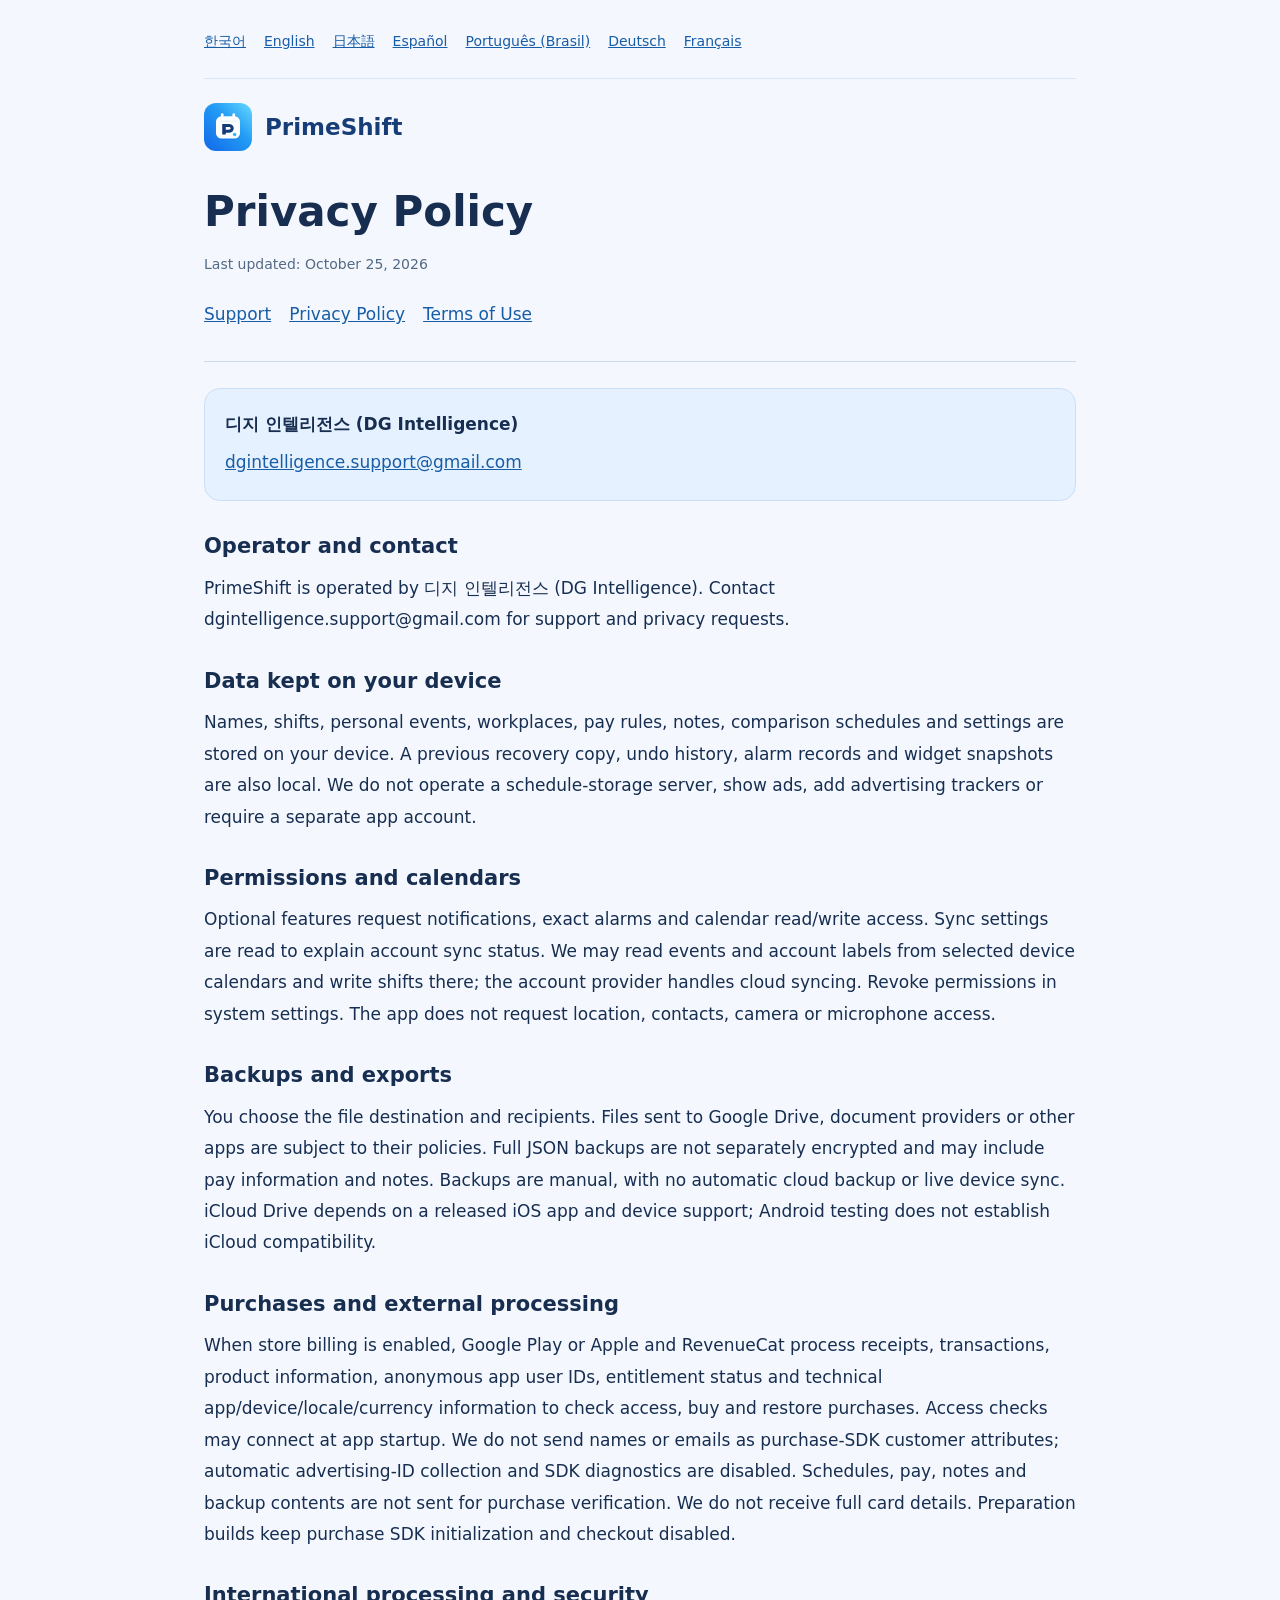
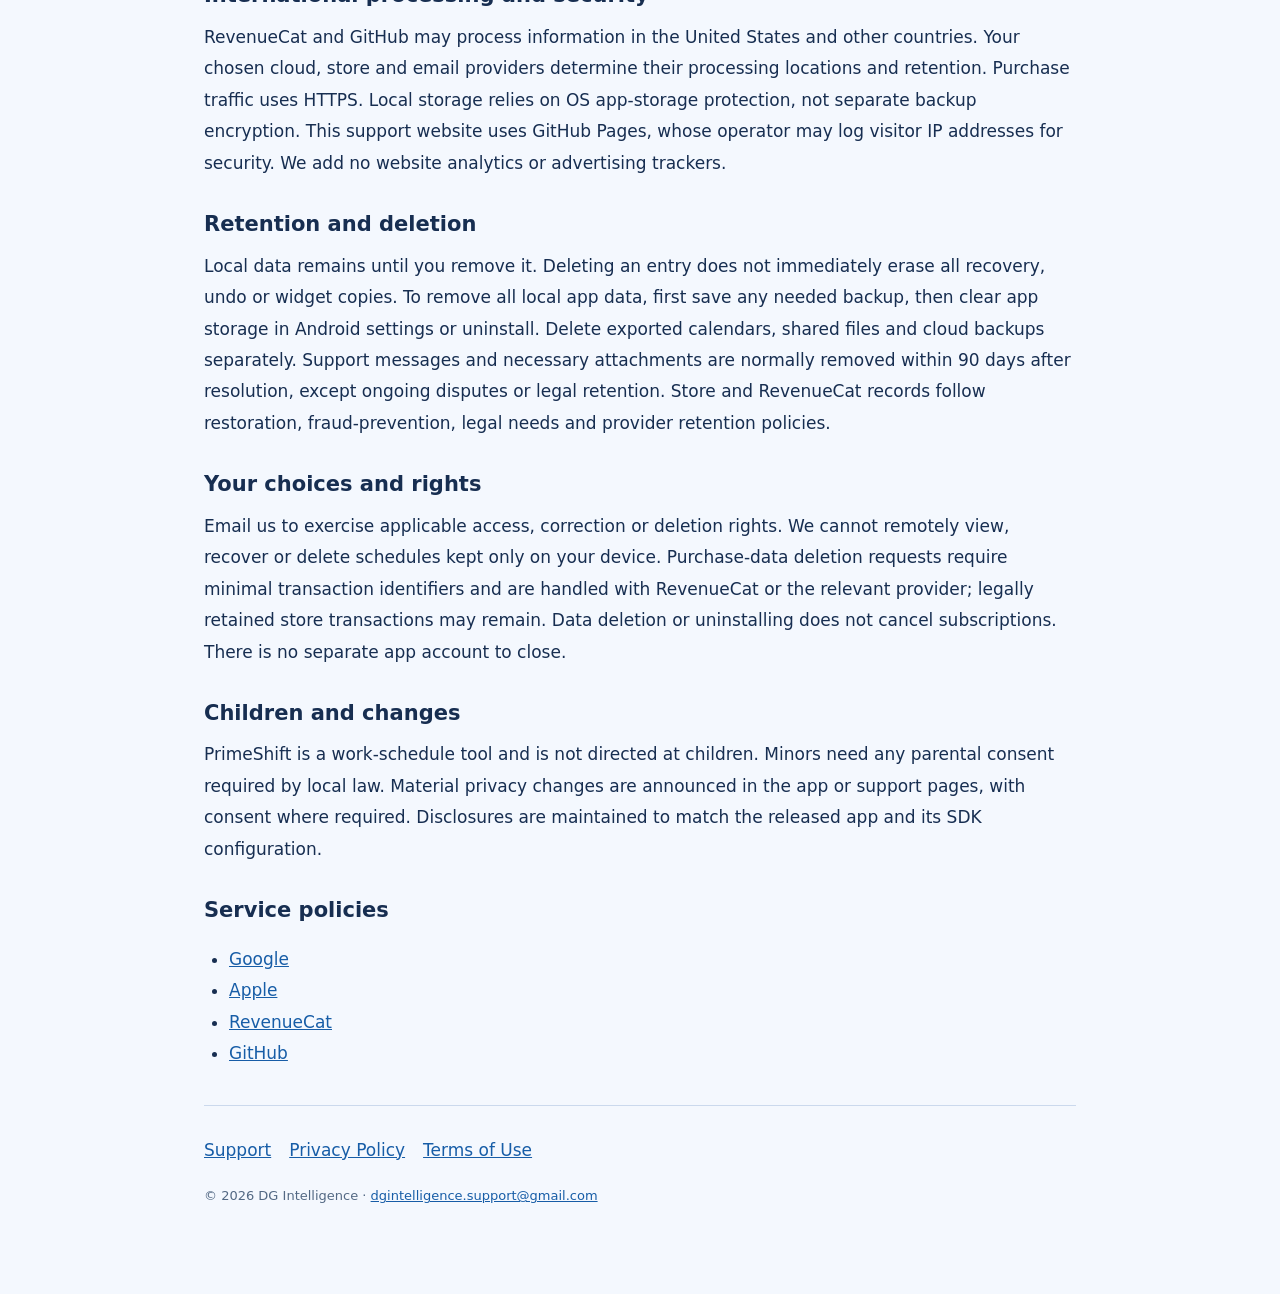
==== privacy.html @ f106af16 "Publish PrimeShift support and policies in seven languages" ====
<!doctype html>
<html lang="en"><head><meta charset="utf-8"><meta name="viewport" content="width=device-width,initial-scale=1"><meta name="referrer" content="no-referrer"><meta name="description" content="PrimeShift support, privacy and terms. Operated by DG Intelligence."><title>PrimeShift · Privacy Policy</title><link rel="icon" href="icon.svg" type="image/svg+xml"><link rel="stylesheet" href="style.css"><script src="site.js" defer></script></head><body><main><nav class="languages" aria-label="Language"><a href="privacy.html?lang=ko" lang="ko" hreflang="ko">한국어</a><a href="privacy.html?lang=en" lang="en" hreflang="en">English</a><a href="privacy.html?lang=ja" lang="ja" hreflang="ja">日本語</a><a href="privacy.html?lang=es" lang="es" hreflang="es">Español</a><a href="privacy.html?lang=pt-BR" lang="pt-BR" hreflang="pt-BR">Português (Brasil)</a><a href="privacy.html?lang=de" lang="de" hreflang="de">Deutsch</a><a href="privacy.html?lang=fr" lang="fr" hreflang="fr">Français</a></nav><article data-lang="ko" lang="ko" hidden><header><a class="brand" href="index.html?lang=ko"><img src="icon.svg" alt="" width="48" height="48">PrimeShift</a><h1>개인정보처리방침</h1><p class="date">최종 업데이트: 2026-10-25</p><nav class="pages" aria-label="PrimeShift"><a href="index.html?lang=ko">고객지원</a><a href="privacy.html?lang=ko">개인정보처리방침</a><a href="terms.html?lang=ko">이용약관</a></nav></header><div class="contact"><b>디지 인텔리전스 (DG Intelligence)</b><a href="mailto:dgintelligence.support@gmail.com">dgintelligence.support@gmail.com</a></div><section><h2>운영자와 문의</h2><p>프라임시프트(PrimeShift)의 운영자는 디지 인텔리전스(DG Intelligence)입니다. 개인정보 관련 요청과 고객지원은 dgintelligence.support@gmail.com으로 접수합니다.</p></section><section><h2>기기에 보관하는 정보</h2><p>이름·근무 일정·개인 일정·근무처·급여 규칙·메모·함께 보기 데이터·설정은 사용자 기기에 저장합니다. 복구용 직전 저장본, 실행 취소 기록, 알람 예약·재생 기록과 위젯 표시용 사본도 기기에 보관합니다. 운영자의 일정 보관 서버, 광고, 광고 추적 및 별도 앱 회원가입은 없습니다.</p></section><section><h2>권한과 캘린더</h2><p>선택 기능을 사용할 때 알림·정확한 알람·캘린더 읽기와 쓰기 권한을 요청합니다. 동기화 설정은 상태 안내에 사용합니다. 선택한 기기 캘린더의 일정과 계정 표시를 읽고 근무를 반영할 수 있으며, 클라우드 동기화는 해당 계정 제공자가 처리합니다. 권한은 시스템 설정에서 철회할 수 있습니다. 위치·연락처·카메라·마이크 권한은 요청하지 않습니다.</p></section><section><h2>백업과 내보내기</h2><p>사용자가 저장 위치와 공유 대상을 직접 선택합니다. Google Drive 등 문서 제공자나 다른 앱으로 보낸 파일은 해당 서비스의 정책을 따릅니다. JSON 전체 백업은 별도로 암호화하지 않으며 급여·메모가 포함될 수 있습니다. 자동 클라우드 백업·실시간 기기 간 동기화는 제공하지 않습니다. iCloud Drive는 iOS 앱 출시와 해당 기기의 지원 범위에 따르며 현재 Android 검증 결과로 보장하지 않습니다.</p></section><section><h2>구매 기능과 외부 처리</h2><p>스토어 구매 기능이 활성화된 배포본은 이용권 확인·구매·복원을 위해 Google Play 또는 Apple과 RevenueCat을 사용합니다. 영수증·거래 및 상품 정보, 익명 앱 이용자 ID, 이용권 상태와 앱·기기·지역·통화 등 서비스 기술 정보가 처리될 수 있습니다. 구매 기능 활성화 시 앱 시작의 이용권 확인에도 연결될 수 있습니다. 이름·이메일을 구매 SDK의 사용자 속성으로 보내지 않고 광고 식별자 자동 수집과 SDK 진단 전송은 꺼 둡니다. 일정·급여·메모·백업 내용은 구매 검증 서비스로 보내지 않습니다. 전체 카드정보는 앱이나 운영자가 받지 않습니다. 결제 준비용 버전은 구매 SDK를 활성화하지 않고 실제 결제를 제공하지 않습니다.</p></section><section><h2>국외 처리와 보안</h2><p>RevenueCat과 GitHub 등 외부 서비스는 미국 등 국외에서 정보를 처리할 수 있습니다. 선택한 클라우드·스토어·이메일 서비스의 처리 지역과 보존 정책은 각 제공자가 정합니다. 구매 통신은 HTTPS를 사용합니다. 기기 저장은 운영체제의 앱 저장소 보호를 이용하며 별도의 백업 파일 암호화를 의미하지 않습니다. 지원 웹사이트는 GitHub Pages로 제공되며 GitHub가 보안을 위해 방문 IP 등을 기록할 수 있습니다. 운영자가 웹 분석·광고 추적기를 추가하지 않습니다.</p></section><section><h2>보존과 삭제</h2><p>기기 정보는 사용자가 삭제할 때까지 보관합니다. 앱의 일정 삭제만으로 직전 저장본·실행 취소·위젯 사본 전체가 즉시 지워지는 것은 아닙니다. 모든 로컬 정보를 지우려면 먼저 필요한 백업을 저장한 뒤 Android 설정에서 앱 저장공간·데이터 삭제 또는 앱 삭제를 이용하세요. 클라우드 백업·공유 파일·내보낸 캘린더 사본은 해당 서비스에서 따로 삭제해야 합니다. 문의 이메일과 필요한 첨부는 해결 후 90일 이내 정리하되, 진행 중인 분쟁이나 법적 보존 의무가 있으면 필요한 기간 보관합니다. 스토어·RevenueCat의 구매 기록은 복원·부정 이용 방지·법적 의무와 제공자의 보존 정책에 따라 처리됩니다.</p></section><section><h2>권리와 요청</h2><p>열람·정정·삭제 등 적용되는 개인정보 권리는 지원 이메일로 요청할 수 있습니다. 로컬 일정은 운영자가 보유하지 않아 원격 조회·복구·삭제할 수 없습니다. 구매 검증 정보 삭제 요청은 필요한 최소한의 거래 식별 정보로 확인해 RevenueCat 등에서 처리하며, 스토어가 법적으로 보관해야 하는 거래 기록까지 삭제된다고 보장하지 않습니다. 삭제 요청이나 앱 삭제는 구독 해지가 아닙니다. 별도 앱 계정이 없어 앱 계정 탈퇴 절차도 없습니다.</p></section><section><h2>아동과 정책 변경</h2><p>근무 일정 관리용으로 설계했으며 아동을 대상으로 하지 않습니다. 미성년자는 적용 법령에 필요한 보호자 동의를 받아야 합니다. 중요한 개인정보 처리 변경은 앱 또는 지원 페이지에 알리고, 법령상 필요한 동의를 받습니다. 이 정책과 실제 배포본의 SDK 설정·스토어 공개 내용이 일치하도록 관리합니다.</p></section><section><h2>관련 서비스 정책</h2><ul><li><a href="https://policies.google.com/privacy" rel="noopener noreferrer" target="_blank">Google</a></li><li><a href="https://www.apple.com/legal/privacy/" rel="noopener noreferrer" target="_blank">Apple</a></li><li><a href="https://www.revenuecat.com/privacy/" rel="noopener noreferrer" target="_blank">RevenueCat</a></li><li><a href="https://docs.github.com/en/site-policy/privacy-policies/github-general-privacy-statement" rel="noopener noreferrer" target="_blank">GitHub</a></li></ul></section><footer><nav class="pages" aria-label="PrimeShift"><a href="index.html?lang=ko">고객지원</a><a href="privacy.html?lang=ko">개인정보처리방침</a><a href="terms.html?lang=ko">이용약관</a></nav><p>© 2026 DG Intelligence · <a href="mailto:dgintelligence.support@gmail.com">dgintelligence.support@gmail.com</a></p></footer></article>
<article data-lang="en" lang="en"><header><a class="brand" href="index.html?lang=en"><img src="icon.svg" alt="" width="48" height="48">PrimeShift</a><h1>Privacy Policy</h1><p class="date">Last updated: October 25, 2026</p><nav class="pages" aria-label="PrimeShift"><a href="index.html?lang=en">Support</a><a href="privacy.html?lang=en">Privacy Policy</a><a href="terms.html?lang=en">Terms of Use</a></nav></header><div class="contact"><b>디지 인텔리전스 (DG Intelligence)</b><a href="mailto:dgintelligence.support@gmail.com">dgintelligence.support@gmail.com</a></div><section><h2>Operator and contact</h2><p>PrimeShift is operated by 디지 인텔리전스 (DG Intelligence). Contact dgintelligence.support@gmail.com for support and privacy requests.</p></section><section><h2>Data kept on your device</h2><p>Names, shifts, personal events, workplaces, pay rules, notes, comparison schedules and settings are stored on your device. A previous recovery copy, undo history, alarm records and widget snapshots are also local. We do not operate a schedule-storage server, show ads, add advertising trackers or require a separate app account.</p></section><section><h2>Permissions and calendars</h2><p>Optional features request notifications, exact alarms and calendar read/write access. Sync settings are read to explain account sync status. We may read events and account labels from selected device calendars and write shifts there; the account provider handles cloud syncing. Revoke permissions in system settings. The app does not request location, contacts, camera or microphone access.</p></section><section><h2>Backups and exports</h2><p>You choose the file destination and recipients. Files sent to Google Drive, document providers or other apps are subject to their policies. Full JSON backups are not separately encrypted and may include pay information and notes. Backups are manual, with no automatic cloud backup or live device sync. iCloud Drive depends on a released iOS app and device support; Android testing does not establish iCloud compatibility.</p></section><section><h2>Purchases and external processing</h2><p>When store billing is enabled, Google Play or Apple and RevenueCat process receipts, transactions, product information, anonymous app user IDs, entitlement status and technical app/device/locale/currency information to check access, buy and restore purchases. Access checks may connect at app startup. We do not send names or emails as purchase-SDK customer attributes; automatic advertising-ID collection and SDK diagnostics are disabled. Schedules, pay, notes and backup contents are not sent for purchase verification. We do not receive full card details. Preparation builds keep purchase SDK initialization and checkout disabled.</p></section><section><h2>International processing and security</h2><p>RevenueCat and GitHub may process information in the United States and other countries. Your chosen cloud, store and email providers determine their processing locations and retention. Purchase traffic uses HTTPS. Local storage relies on OS app-storage protection, not separate backup encryption. This support website uses GitHub Pages, whose operator may log visitor IP addresses for security. We add no website analytics or advertising trackers.</p></section><section><h2>Retention and deletion</h2><p>Local data remains until you remove it. Deleting an entry does not immediately erase all recovery, undo or widget copies. To remove all local app data, first save any needed backup, then clear app storage in Android settings or uninstall. Delete exported calendars, shared files and cloud backups separately. Support messages and necessary attachments are normally removed within 90 days after resolution, except ongoing disputes or legal retention. Store and RevenueCat records follow restoration, fraud-prevention, legal needs and provider retention policies.</p></section><section><h2>Your choices and rights</h2><p>Email us to exercise applicable access, correction or deletion rights. We cannot remotely view, recover or delete schedules kept only on your device. Purchase-data deletion requests require minimal transaction identifiers and are handled with RevenueCat or the relevant provider; legally retained store transactions may remain. Data deletion or uninstalling does not cancel subscriptions. There is no separate app account to close.</p></section><section><h2>Children and changes</h2><p>PrimeShift is a work-schedule tool and is not directed at children. Minors need any parental consent required by local law. Material privacy changes are announced in the app or support pages, with consent where required. Disclosures are maintained to match the released app and its SDK configuration.</p></section><section><h2>Service policies</h2><ul><li><a href="https://policies.google.com/privacy" rel="noopener noreferrer" target="_blank">Google</a></li><li><a href="https://www.apple.com/legal/privacy/" rel="noopener noreferrer" target="_blank">Apple</a></li><li><a href="https://www.revenuecat.com/privacy/" rel="noopener noreferrer" target="_blank">RevenueCat</a></li><li><a href="https://docs.github.com/en/site-policy/privacy-policies/github-general-privacy-statement" rel="noopener noreferrer" target="_blank">GitHub</a></li></ul></section><footer><nav class="pages" aria-label="PrimeShift"><a href="index.html?lang=en">Support</a><a href="privacy.html?lang=en">Privacy Policy</a><a href="terms.html?lang=en">Terms of Use</a></nav><p>© 2026 DG Intelligence · <a href="mailto:dgintelligence.support@gmail.com">dgintelligence.support@gmail.com</a></p></footer></article>
<article data-lang="ja" lang="ja" hidden><header><a class="brand" href="index.html?lang=ja"><img src="icon.svg" alt="" width="48" height="48">PrimeShift</a><h1>プライバシーポリシー</h1><p class="date">最終更新日：2026年10月25日</p><nav class="pages" aria-label="PrimeShift"><a href="index.html?lang=ja">サポート</a><a href="privacy.html?lang=ja">プライバシーポリシー</a><a href="terms.html?lang=ja">利用規約</a></nav></header><div class="contact"><b>디지 인텔리전스 (DG Intelligence)</b><a href="mailto:dgintelligence.support@gmail.com">dgintelligence.support@gmail.com</a></div><section><h2>運営者とお問い合わせ</h2><p>PrimeShiftの運営者はディジ インテリジェンス（디지 인텔리전스 / DG Intelligence）です。サポート・個人情報に関するご連絡先は dgintelligence.support@gmail.com です。</p></section><section><h2>端末内のデータ</h2><p>名前、勤務・個人予定、勤務先、給与ルール、メモ、比較用シフト、設定は端末内に保存します。復旧用の直前データ、取り消し履歴、アラーム記録、ウィジェット用データも端末内に保存します。運営者による予定保存サーバー、広告・広告追跡、独自のアプリ会員登録はありません。</p></section><section><h2>権限とカレンダー</h2><p>任意の機能で通知、正確なアラーム、カレンダーの読み書き権限を求めます。同期設定は状態の案内に利用します。選択した端末カレンダーの予定・アカウント表示を読み、勤務を書き込めます。クラウド同期はアカウント提供者が処理します。権限は端末設定で取り消せます。位置・連絡先・カメラ・マイク権限は求めません。</p></section><section><h2>バックアップと書き出し</h2><p>保存先や共有先は利用者が選びます。Google Driveなどに送ったファイルには提供者の方針が適用されます。JSONの完全バックアップは個別に暗号化せず、給与・メモが含まれる場合があります。自動クラウド保存やリアルタイム端末同期はありません。iCloud DriveはiOS版の提供と端末の対応状況によるため、Androidの検証で対応を保証しません。</p></section><section><h2>購入に関する処理</h2><p>課金が有効な配布版ではGoogle PlayまたはAppleとRevenueCatが、購入確認・復元のため領収情報、取引・商品情報、匿名アプリ利用者ID、利用権、アプリ・端末・地域・通貨などの技術情報を処理する場合があります。起動時の利用権確認でも通信する場合があります。氏名・メールを購入SDKの顧客属性として送らず、広告ID自動収集とSDK診断送信は無効です。予定・給与・メモ・バックアップ本文は購入検証に送りません。カード情報全体は受け取りません。準備版は購入SDK初期化と決済を無効にしています。</p></section><section><h2>国外処理と安全性</h2><p>RevenueCat、GitHubなどは米国等で処理する場合があります。選択したクラウド・ストア・メールの処理地域や保存期間は各提供者によります。購入通信はHTTPSを利用します。端末内保存はOSの保護を使い、バックアップの個別暗号化を意味しません。支援サイトはGitHub Pagesを使い、GitHubが安全管理のためIP等を記録する場合があります。独自のウェブ解析・広告追跡は追加しません。</p></section><section><h2>保存と削除</h2><p>端末データは利用者が削除するまで保存します。予定の削除だけで復旧・取り消し・ウィジェットの全コピーが直ちに消えるわけではありません。必要なバックアップ後、Android設定のアプリデータ消去またはアンインストールで全ローカル情報を削除できます。クラウド・共有ファイル・書き出した予定は別途削除してください。問い合わせと必要な添付は原則解決後90日以内に整理しますが、紛争や法定保存は除きます。購入記録は復元、不正防止、法令と提供者の保存方針に従います。</p></section><section><h2>権利とご依頼</h2><p>適用される開示・訂正・削除の権利は支援メールへご依頼ください。端末内だけの予定を運営者が遠隔閲覧・復旧・削除することはできません。購入データの削除は必要最小限の取引識別情報で確認して提供者と処理しますが、法定保存されるストア記録の消去は保証しません。削除やアンインストールは購読解約ではありません。独自アカウントがないため退会手続きもありません。</p></section><section><h2>子どもと変更</h2><p>勤務予定管理用であり子どもを対象にしていません。未成年者には法令上必要な保護者同意が必要です。重要な変更はアプリまたは支援ページで知らせ、必要な同意を得ます。公開内容を実際の配布版とSDK設定に合わせて管理します。</p></section><section><h2>関連サービスの方針</h2><ul><li><a href="https://policies.google.com/privacy" rel="noopener noreferrer" target="_blank">Google</a></li><li><a href="https://www.apple.com/legal/privacy/" rel="noopener noreferrer" target="_blank">Apple</a></li><li><a href="https://www.revenuecat.com/privacy/" rel="noopener noreferrer" target="_blank">RevenueCat</a></li><li><a href="https://docs.github.com/en/site-policy/privacy-policies/github-general-privacy-statement" rel="noopener noreferrer" target="_blank">GitHub</a></li></ul></section><footer><nav class="pages" aria-label="PrimeShift"><a href="index.html?lang=ja">サポート</a><a href="privacy.html?lang=ja">プライバシーポリシー</a><a href="terms.html?lang=ja">利用規約</a></nav><p>© 2026 DG Intelligence · <a href="mailto:dgintelligence.support@gmail.com">dgintelligence.support@gmail.com</a></p></footer></article>
<article data-lang="es" lang="es" hidden><header><a class="brand" href="index.html?lang=es"><img src="icon.svg" alt="" width="48" height="48">PrimeShift</a><h1>Política de privacidad</h1><p class="date">Actualización: 25 de octubre de 2026</p><nav class="pages" aria-label="PrimeShift"><a href="index.html?lang=es">Soporte</a><a href="privacy.html?lang=es">Política de privacidad</a><a href="terms.html?lang=es">Condiciones de uso</a></nav></header><div class="contact"><b>디지 인텔리전스 (DG Intelligence)</b><a href="mailto:dgintelligence.support@gmail.com">dgintelligence.support@gmail.com</a></div><section><h2>Responsable y contacto</h2><p>PrimeShift está operada por 디지 인텔리전스 (DG Intelligence). Contacto de soporte y privacidad: dgintelligence.support@gmail.com.</p></section><section><h2>Datos en el dispositivo</h2><p>El nombre, turnos, citas, centros de trabajo, reglas salariales, notas, calendarios comparados y ajustes se guardan localmente. También la copia anterior de recuperación, el historial de deshacer, registros de alarmas y vistas del widget. No tenemos servidor de agendas, anuncios, rastreadores publicitarios ni una cuenta propia obligatoria.</p></section><section><h2>Permisos y calendarios</h2><p>Las funciones opcionales piden notificaciones, alarmas exactas y lectura/escritura del calendario. Leemos ajustes de sincronización para informar del estado. Podemos leer eventos y etiquetas de cuenta de calendarios elegidos y añadir turnos; el proveedor gestiona la sincronización en la nube. Revoca permisos en los ajustes del sistema. No pedimos ubicación, contactos, cámara ni micrófono.</p></section><section><h2>Copias y exportaciones</h2><p>Tú eliges destino y destinatarios. Los archivos enviados a Google Drive u otras apps siguen sus políticas. La copia JSON completa no tiene cifrado adicional y puede incluir salarios y notas. No hay copia automática ni sincronización instantánea entre dispositivos. iCloud Drive depende de una versión iOS publicada y de su compatibilidad; las pruebas Android no lo garantizan.</p></section><section><h2>Compras y servicios externos</h2><p>Con los pagos habilitados, Google Play o Apple y RevenueCat pueden tratar recibos, transacciones, productos, ID anónimo de usuario, acceso Pro y datos técnicos de app, dispositivo, configuración regional y moneda. También puede haber consultas de acceso al iniciar. No enviamos nombres ni correos como atributos del SDK; la recopilación automática de ID publicitario y los diagnósticos están desactivados. No enviamos turnos, salarios, notas ni copias para verificar compras. No recibimos datos completos de tarjeta. Las versiones preparatorias no inicializan el SDK de compra ni permiten pagar.</p></section><section><h2>Tratamiento internacional y seguridad</h2><p>RevenueCat y GitHub pueden tratar datos en Estados Unidos y otros países. Cada proveedor de nube, tienda o correo determina sus lugares y plazos. Las compras usan HTTPS; el almacenamiento local utiliza la protección del sistema, no cifrado adicional del archivo. GitHub Pages aloja este sitio y puede registrar IP por seguridad. No añadimos analítica web ni rastreadores publicitarios.</p></section><section><h2>Conservación y eliminación</h2><p>Los datos locales duran hasta que los borres. Borrar un turno no elimina inmediatamente todas las copias de recuperación, deshacer o widgets. Tras guardar lo necesario, borra los datos de la app en Android o desinstálala para quitarlos todos. Elimina aparte las copias, archivos compartidos y eventos exportados. Normalmente retiramos consultas y adjuntos necesarios antes de 90 días tras resolverlas, salvo litigios u obligación legal. Los registros de compra siguen necesidades de restauración, prevención de fraude, ley y políticas del proveedor.</p></section><section><h2>Derechos y solicitudes</h2><p>Solicita acceso, rectificación o supresión aplicables por correo. No podemos consultar, recuperar ni borrar remotamente las agendas locales. Para borrar datos de compra pedimos identificadores mínimos y tramitamos con el proveedor; no garantizamos borrar transacciones que la tienda deba conservar legalmente. Borrar datos o desinstalar no cancela suscripciones. No hay cuenta propia que cerrar.</p></section><section><h2>Menores y cambios</h2><p>La app es una herramienta de agenda laboral y no se dirige a niños. Los menores necesitan los consentimientos exigidos por su legislación. Anunciamos cambios importantes en la app o soporte y pedimos consentimiento cuando proceda. Mantenemos las declaraciones acordes con la versión distribuida y sus SDK.</p></section><section><h2>Políticas de los servicios</h2><ul><li><a href="https://policies.google.com/privacy" rel="noopener noreferrer" target="_blank">Google</a></li><li><a href="https://www.apple.com/legal/privacy/" rel="noopener noreferrer" target="_blank">Apple</a></li><li><a href="https://www.revenuecat.com/privacy/" rel="noopener noreferrer" target="_blank">RevenueCat</a></li><li><a href="https://docs.github.com/en/site-policy/privacy-policies/github-general-privacy-statement" rel="noopener noreferrer" target="_blank">GitHub</a></li></ul></section><footer><nav class="pages" aria-label="PrimeShift"><a href="index.html?lang=es">Soporte</a><a href="privacy.html?lang=es">Política de privacidad</a><a href="terms.html?lang=es">Condiciones de uso</a></nav><p>© 2026 DG Intelligence · <a href="mailto:dgintelligence.support@gmail.com">dgintelligence.support@gmail.com</a></p></footer></article>
<article data-lang="pt-BR" lang="pt-BR" hidden><header><a class="brand" href="index.html?lang=pt-BR"><img src="icon.svg" alt="" width="48" height="48">PrimeShift</a><h1>Política de Privacidade</h1><p class="date">Atualização: 25 de outubro de 2026</p><nav class="pages" aria-label="PrimeShift"><a href="index.html?lang=pt-BR">Suporte</a><a href="privacy.html?lang=pt-BR">Política de Privacidade</a><a href="terms.html?lang=pt-BR">Termos de Uso</a></nav></header><div class="contact"><b>디지 인텔리전스 (DG Intelligence)</b><a href="mailto:dgintelligence.support@gmail.com">dgintelligence.support@gmail.com</a></div><section><h2>Responsável e contato</h2><p>O PrimeShift é operado por 디지 인텔리전스 (DG Intelligence). Suporte e solicitações de privacidade: dgintelligence.support@gmail.com.</p></section><section><h2>Dados no dispositivo</h2><p>Nome, turnos, compromissos, locais de trabalho, regras de remuneração, notas, escalas comparadas e ajustes ficam no aparelho. A cópia anterior de recuperação, histórico de desfazer, registros de alarme e dados do widget também são locais. Não operamos servidor de agendas, anúncios, rastreadores publicitários nem cadastro próprio obrigatório.</p></section><section><h2>Permissões e calendários</h2><p>Recursos opcionais pedem notificações, alarmes exatos e leitura/escrita do calendário. Consultamos ajustes de sincronização para informar o estado. Podemos ler eventos e rótulos de conta dos calendários escolhidos e gravar turnos; o provedor sincroniza com a nuvem. Revogue permissões nos ajustes do sistema. Não pedimos localização, contatos, câmera ou microfone.</p></section><section><h2>Backups e exportações</h2><p>Você escolhe destino e destinatários. Arquivos enviados ao Google Drive ou a outros apps seguem suas políticas. O backup JSON completo não recebe criptografia adicional e pode conter remuneração e notas. Não há backup automático nem sincronização ao vivo entre aparelhos. O iCloud Drive depende de versão iOS publicada e compatibilidade; os testes Android não o garantem.</p></section><section><h2>Compras e processamento externo</h2><p>Com cobrança ativa, Google Play ou Apple e RevenueCat podem processar recibos, transações, produtos, ID anônimo de usuário, acesso e dados técnicos de app, aparelho, localidade e moeda. A verificação de acesso também pode conectar ao iniciar. Não enviamos nome ou e-mail como atributos do SDK; coleta automática de ID publicitário e diagnósticos estão desativados. Não enviamos escalas, remuneração, notas ou backups para validar compras. Não recebemos dados completos de cartão. Versões preparatórias não inicializam o SDK de compra nem permitem pagar.</p></section><section><h2>Transferência internacional e segurança</h2><p>RevenueCat e GitHub podem tratar informações nos EUA e em outros países. Provedores de nuvem, loja e e-mail definem seus locais e prazos. Compras usam HTTPS. Dados locais usam a proteção do sistema, sem significar criptografia própria do backup. O site usa GitHub Pages, que pode registrar IP por segurança. Não adicionamos análise de navegação ou rastreadores publicitários.</p></section><section><h2>Retenção e exclusão</h2><p>Os dados locais ficam até você removê-los. Excluir um turno não apaga imediatamente todas as cópias de recuperação, desfazer e widget. Após salvar o necessário, limpe os dados do app nos ajustes Android ou desinstale para remover todos os dados locais. Exclua separadamente backups, arquivos compartilhados e eventos exportados. Mensagens de suporte e anexos necessários normalmente são removidos em até 90 dias após a solução, salvo disputa ou obrigação legal. Compras seguem necessidades de restauração, prevenção de fraude, lei e políticas dos provedores.</p></section><section><h2>Direitos e solicitações</h2><p>Solicite acesso, correção ou exclusão aplicáveis pelo e-mail. Não podemos consultar, recuperar ou excluir remotamente agendas só locais. Para excluir dados de compra, verificamos identificadores mínimos e tratamos com o provedor; registros que a loja deva manter por lei podem permanecer. Excluir dados ou desinstalar não cancela assinaturas. Não existe conta própria a encerrar.</p></section><section><h2>Crianças e alterações</h2><p>O app é voltado à organização do trabalho, não a crianças. Menores precisam do consentimento exigido pela lei local. Avisamos mudanças relevantes no app ou suporte e pedimos consentimento quando necessário. Mantemos as declarações de acordo com o app distribuído e seus SDKs.</p></section><section><h2>Políticas dos serviços</h2><ul><li><a href="https://policies.google.com/privacy" rel="noopener noreferrer" target="_blank">Google</a></li><li><a href="https://www.apple.com/legal/privacy/" rel="noopener noreferrer" target="_blank">Apple</a></li><li><a href="https://www.revenuecat.com/privacy/" rel="noopener noreferrer" target="_blank">RevenueCat</a></li><li><a href="https://docs.github.com/en/site-policy/privacy-policies/github-general-privacy-statement" rel="noopener noreferrer" target="_blank">GitHub</a></li></ul></section><footer><nav class="pages" aria-label="PrimeShift"><a href="index.html?lang=pt-BR">Suporte</a><a href="privacy.html?lang=pt-BR">Política de Privacidade</a><a href="terms.html?lang=pt-BR">Termos de Uso</a></nav><p>© 2026 DG Intelligence · <a href="mailto:dgintelligence.support@gmail.com">dgintelligence.support@gmail.com</a></p></footer></article>
<article data-lang="de" lang="de" hidden><header><a class="brand" href="index.html?lang=de"><img src="icon.svg" alt="" width="48" height="48">PrimeShift</a><h1>Datenschutzerklärung</h1><p class="date">Stand: 25. Oktober 2026</p><nav class="pages" aria-label="PrimeShift"><a href="index.html?lang=de">Support</a><a href="privacy.html?lang=de">Datenschutzerklärung</a><a href="terms.html?lang=de">Nutzungsbedingungen</a></nav></header><div class="contact"><b>디지 인텔리전스 (DG Intelligence)</b><a href="mailto:dgintelligence.support@gmail.com">dgintelligence.support@gmail.com</a></div><section><h2>Verantwortlicher und Kontakt</h2><p>PrimeShift wird von 디지 인텔리전스 (DG Intelligence) betrieben. Support und Datenschutzanfragen: dgintelligence.support@gmail.com.</p></section><section><h2>Lokale Daten</h2><p>Name, Schichten, private Termine, Arbeitsorte, Vergütungsregeln, Notizen, Vergleichspläne und Einstellungen bleiben auf dem Gerät. Auch vorheriger Wiederherstellungsstand, Rückgängig-Verlauf, Alarmprotokolle und Widget-Kopien sind lokal. Wir betreiben keinen Terminserver, zeigen keine Werbung, setzen keine Werbetracker ein und verlangen kein eigenes App-Konto.</p></section><section><h2>Berechtigungen und Kalender</h2><p>Optionale Funktionen benötigen Benachrichtigungen, genaue Alarme und Kalender-Lese-/Schreibzugriff. Synchronisierungseinstellungen dienen der Statusanzeige. Gewählte Gerätekalender können einschließlich Kontobezeichnung gelesen und mit Schichten ergänzt werden; die Cloud-Synchronisierung übernimmt der Kontoanbieter. Berechtigungen lassen sich im System widerrufen. Standort, Kontakte, Kamera und Mikrofon werden nicht angefragt.</p></section><section><h2>Sicherungen und Export</h2><p>Ziel und Empfänger bestimmst du selbst. Für an Google Drive oder andere Apps gesendete Dateien gelten deren Regeln. Vollständige JSON-Sicherungen sind nicht zusätzlich verschlüsselt und können Vergütung und Notizen enthalten. Automatische Cloud-Sicherung und Live-Gerätesynchronisierung gibt es nicht. iCloud Drive setzt eine veröffentlichte iOS-App und Geräteunterstützung voraus; Android-Tests belegen das nicht.</p></section><section><h2>Käufe und externe Verarbeitung</h2><p>Bei aktivierter Store-Abrechnung verarbeiten Google Play oder Apple und RevenueCat gegebenenfalls Belege, Transaktionen, Produkte, anonyme App-Nutzer-IDs, Nutzungsrechte und technische App-/Geräte-/Regions-/Währungsdaten für Prüfung, Kauf und Wiederherstellung. Prüfungen können beim Start verbinden. Namen und E-Mails werden nicht als SDK-Kundenattribute übermittelt; automatische Werbe-ID-Erfassung und SDK-Diagnosen sind deaktiviert. Pläne, Vergütung, Notizen und Sicherungsinhalte werden nicht zur Kaufprüfung gesendet. Vollständige Kartendaten erhalten wir nicht. Vorbereitungsfassungen aktivieren weder Kauf-SDK noch Zahlung.</p></section><section><h2>Auslandsverarbeitung und Sicherheit</h2><p>RevenueCat und GitHub können Daten in den USA und weiteren Ländern verarbeiten. Gewählte Cloud-, Store- und E-Mail-Anbieter bestimmen ihre Orte und Fristen. Kaufverbindungen nutzen HTTPS. Lokale Daten nutzen den App-Speicherschutz des Systems, keine zusätzliche Sicherungsverschlüsselung. GitHub Pages hostet diese Website und kann IP-Adressen zu Sicherheitszwecken protokollieren. Eigene Webanalysen oder Werbetracker werden nicht hinzugefügt.</p></section><section><h2>Aufbewahrung und Löschung</h2><p>Lokale Daten bleiben bis zur Entfernung. Ein gelöschter Termin entfernt nicht sofort alle Wiederherstellungs-, Rückgängig- oder Widget-Kopien. Nach nötiger Sicherung lösche den App-Speicher in Android oder deinstalliere für eine vollständige lokale Löschung. Externe Sicherungen, geteilte Dateien und exportierte Kalender sind separat zu löschen. Supportnachrichten und nötige Anhänge werden normalerweise binnen 90 Tagen nach Klärung entfernt, außer bei Streitfällen oder gesetzlichen Pflichten. Kaufdaten folgen Wiederherstellung, Betrugsprävention, gesetzlichen Anforderungen und Anbieterfristen.</p></section><section><h2>Rechte und Anfragen</h2><p>Anwendbare Auskunfts-, Berichtigungs- und Löschrechte kannst du per E-Mail ausüben. Rein lokale Pläne können wir nicht aus der Ferne einsehen, retten oder löschen. Kaufdatenlöschung wird mit minimalen Transaktionskennungen beim Anbieter bearbeitet; gesetzlich aufzubewahrende Store-Belege können bleiben. Datenlöschung oder Deinstallation kündigt kein Abo. Ein eigenes App-Konto zum Schließen besteht nicht.</p></section><section><h2>Kinder und Änderungen</h2><p>Die App dient der Arbeitsplanung und richtet sich nicht an Kinder. Minderjährige benötigen gesetzlich erforderliche Zustimmung. Wesentliche Änderungen werden in App oder Support angekündigt und nötige Einwilligungen eingeholt. Angaben werden an die veröffentlichte App und ihre SDK-Konfiguration angepasst.</p></section><section><h2>Richtlinien der Dienste</h2><ul><li><a href="https://policies.google.com/privacy" rel="noopener noreferrer" target="_blank">Google</a></li><li><a href="https://www.apple.com/legal/privacy/" rel="noopener noreferrer" target="_blank">Apple</a></li><li><a href="https://www.revenuecat.com/privacy/" rel="noopener noreferrer" target="_blank">RevenueCat</a></li><li><a href="https://docs.github.com/en/site-policy/privacy-policies/github-general-privacy-statement" rel="noopener noreferrer" target="_blank">GitHub</a></li></ul></section><footer><nav class="pages" aria-label="PrimeShift"><a href="index.html?lang=de">Support</a><a href="privacy.html?lang=de">Datenschutzerklärung</a><a href="terms.html?lang=de">Nutzungsbedingungen</a></nav><p>© 2026 DG Intelligence · <a href="mailto:dgintelligence.support@gmail.com">dgintelligence.support@gmail.com</a></p></footer></article>
<article data-lang="fr" lang="fr" hidden><header><a class="brand" href="index.html?lang=fr"><img src="icon.svg" alt="" width="48" height="48">PrimeShift</a><h1>Politique de confidentialité</h1><p class="date">Mise à jour : 25 octobre 2026</p><nav class="pages" aria-label="PrimeShift"><a href="index.html?lang=fr">Assistance</a><a href="privacy.html?lang=fr">Politique de confidentialité</a><a href="terms.html?lang=fr">Conditions d’utilisation</a></nav></header><div class="contact"><b>디지 인텔리전스 (DG Intelligence)</b><a href="mailto:dgintelligence.support@gmail.com">dgintelligence.support@gmail.com</a></div><section><h2>Responsable et contact</h2><p>PrimeShift est exploitée par 디지 인텔리전스 (DG Intelligence). Assistance et demandes de confidentialité : dgintelligence.support@gmail.com.</p></section><section><h2>Données locales</h2><p>Nom, services, rendez-vous personnels, lieux de travail, règles de rémunération, notes, plannings comparés et réglages restent sur l’appareil. La copie précédente de récupération, l’historique d’annulation, les traces d’alarme et les vues du widget sont aussi locaux. Nous n’avons ni serveur de plannings, ni publicité ou traçage publicitaire, ni compte propre obligatoire.</p></section><section><h2>Autorisations et calendriers</h2><p>Les fonctions facultatives demandent notifications, alarmes exactes et accès lecture/écriture du calendrier. Les paramètres de synchronisation servent à informer de son état. Nous pouvons lire les événements et libellés de compte des calendriers choisis et y inscrire des services ; le fournisseur gère la synchronisation cloud. Révoquez les autorisations dans les réglages système. Aucune demande de localisation, contacts, caméra ou microphone.</p></section><section><h2>Sauvegardes et exportations</h2><p>Vous choisissez destination et destinataires. Les fichiers envoyés à Google Drive ou à d’autres apps suivent leurs politiques. La sauvegarde JSON complète n’est pas chiffrée séparément et peut contenir rémunération et notes. Il n’y a ni sauvegarde cloud automatique ni synchronisation instantanée entre appareils. iCloud Drive dépend d’une version iOS publiée et de l’appareil ; les tests Android ne le garantissent pas.</p></section><section><h2>Achats et traitements externes</h2><p>Lorsque les achats sont activés, Google Play ou Apple et RevenueCat peuvent traiter reçus, transactions, produits, ID anonyme d’utilisateur, droits Pro et informations techniques d’app, appareil, région et devise. Une vérification peut se connecter au démarrage. Nous ne transmettons ni nom ni e-mail comme attribut SDK ; collecte automatique d’identifiant publicitaire et diagnostics SDK sont désactivés. Plannings, salaires, notes et sauvegardes ne servent pas à vérifier les achats. Nous ne recevons pas les coordonnées complètes de carte. Les versions préparatoires n’initialisent pas le SDK d’achat et ne permettent pas de payer.</p></section><section><h2>Traitements internationaux et sécurité</h2><p>RevenueCat et GitHub peuvent traiter des informations aux États-Unis et ailleurs. Les fournisseurs de cloud, boutique et messagerie déterminent leurs lieux et durées. Les achats utilisent HTTPS. Le stockage local utilise la protection du système, sans chiffrement propre du fichier de sauvegarde. GitHub Pages héberge ce site et peut conserver des IP à des fins de sécurité. Nous n’ajoutons ni analyse web ni traceurs publicitaires.</p></section><section><h2>Conservation et suppression</h2><p>Les données locales restent jusqu’à leur suppression. Effacer un service ne supprime pas immédiatement toutes les copies de récupération, d’annulation ou du widget. Après sauvegarde, effacez le stockage de l’app dans Android ou désinstallez pour tout supprimer localement. Supprimez séparément sauvegardes, fichiers partagés et événements exportés. Les demandes d’assistance et pièces nécessaires sont normalement supprimées sous 90 jours après résolution, sauf litige ou obligation légale. Les achats suivent les besoins de restauration, lutte contre la fraude, la loi et les politiques des prestataires.</p></section><section><h2>Droits et demandes</h2><p>Exercez les droits applicables d’accès, correction ou suppression par e-mail. Nous ne pouvons consulter, récupérer ni supprimer à distance les plannings uniquement locaux. La suppression des données d’achat demande des identifiants minimaux et est traitée avec le prestataire ; les transactions légalement conservées par la boutique peuvent rester. Effacer les données ou désinstaller n’annule pas un abonnement. Il n’y a pas de compte propre à fermer.</p></section><section><h2>Enfants et modifications</h2><p>L’app organise le travail et ne s’adresse pas aux enfants. Les mineurs doivent obtenir le consentement exigé localement. Les changements importants sont annoncés dans l’app ou l’assistance, avec consentement si nécessaire. Nos déclarations sont adaptées à la version distribuée et à ses SDK.</p></section><section><h2>Politiques des services</h2><ul><li><a href="https://policies.google.com/privacy" rel="noopener noreferrer" target="_blank">Google</a></li><li><a href="https://www.apple.com/legal/privacy/" rel="noopener noreferrer" target="_blank">Apple</a></li><li><a href="https://www.revenuecat.com/privacy/" rel="noopener noreferrer" target="_blank">RevenueCat</a></li><li><a href="https://docs.github.com/en/site-policy/privacy-policies/github-general-privacy-statement" rel="noopener noreferrer" target="_blank">GitHub</a></li></ul></section><footer><nav class="pages" aria-label="PrimeShift"><a href="index.html?lang=fr">Assistance</a><a href="privacy.html?lang=fr">Politique de confidentialité</a><a href="terms.html?lang=fr">Conditions d’utilisation</a></nav><p>© 2026 DG Intelligence · <a href="mailto:dgintelligence.support@gmail.com">dgintelligence.support@gmail.com</a></p></footer></article></main></body></html>
---- style.css ----
*{box-sizing:border-box}html{color-scheme:light;scroll-behavior:smooth}body{margin:0;background:#f4f8fe;color:#172e51;font:17px/1.85 system-ui,-apple-system,BlinkMacSystemFont,"Segoe UI",sans-serif}main{max-width:920px;margin:auto;padding:20px 24px 70px}[hidden]{display:none!important}header{padding:24px 0;border-bottom:1px solid #cbd9ed}.brand{display:inline-flex;align-items:center;gap:13px;font-size:23px;font-weight:750;text-decoration:none;color:#173d78}h1,h2,summary{overflow-wrap:anywhere;hyphens:auto}h1{font-size:clamp(28px,6vw,42px);line-height:1.3;margin:24px 0 12px}h2{font-size:21px;line-height:1.5;margin:30px 0 10px}p{margin:0 0 15px;overflow-wrap:anywhere}a{color:#175da7;overflow-wrap:anywhere}a:focus-visible,summary:focus-visible{outline:3px solid #4899e8;outline-offset:4px}nav{display:flex;flex-wrap:wrap;gap:3px 18px}nav a{display:inline-flex;align-items:center;min-height:44px}.languages{font-size:14px;border-bottom:1px solid #dce6f3;padding-bottom:14px}.date{color:#536984;font-size:14px}.intro{color:#415d7e}.contact{background:#e6f1ff;border:1px solid #c9dff7;border-radius:16px;display:grid;gap:4px;padding:20px;margin:26px 0}.contact a{font-size:clamp(13px,3.8vw,17px);min-height:36px;display:inline-flex;align-items:center}section{scroll-margin-top:20px}details{background:#fff;border:1px solid #d1dff0;border-radius:14px;margin:14px 0;padding:0 18px}summary{padding:17px 0;font-weight:650;cursor:pointer}details p{margin-bottom:20px}footer{border-top:1px solid #cbd9ed;margin-top:36px;padding-top:22px}footer p{font-size:13px;color:#536984;margin-top:12px}ul{padding-left:25px}@media(max-width:380px){main{padding:16px 18px 50px}body{font-size:16px}nav{column-gap:14px}.contact{padding:16px}.languages{font-size:13px}}
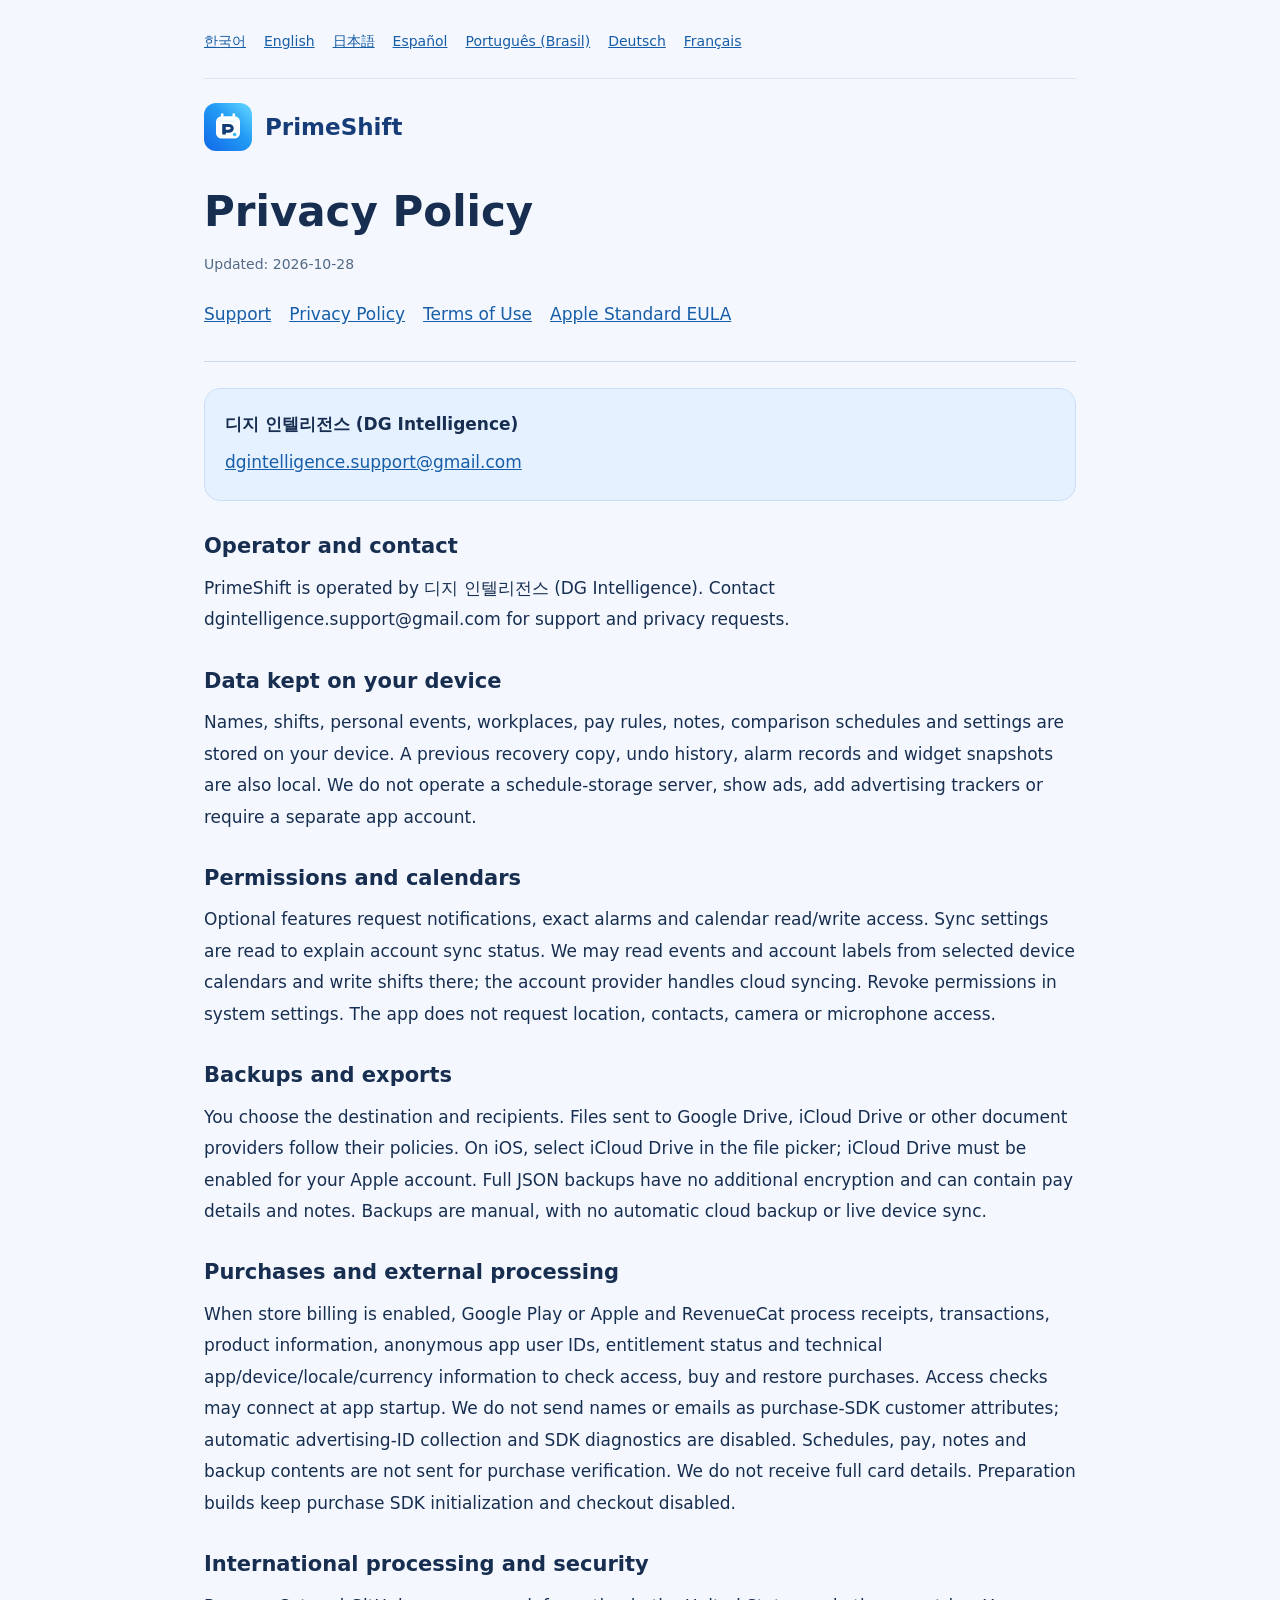
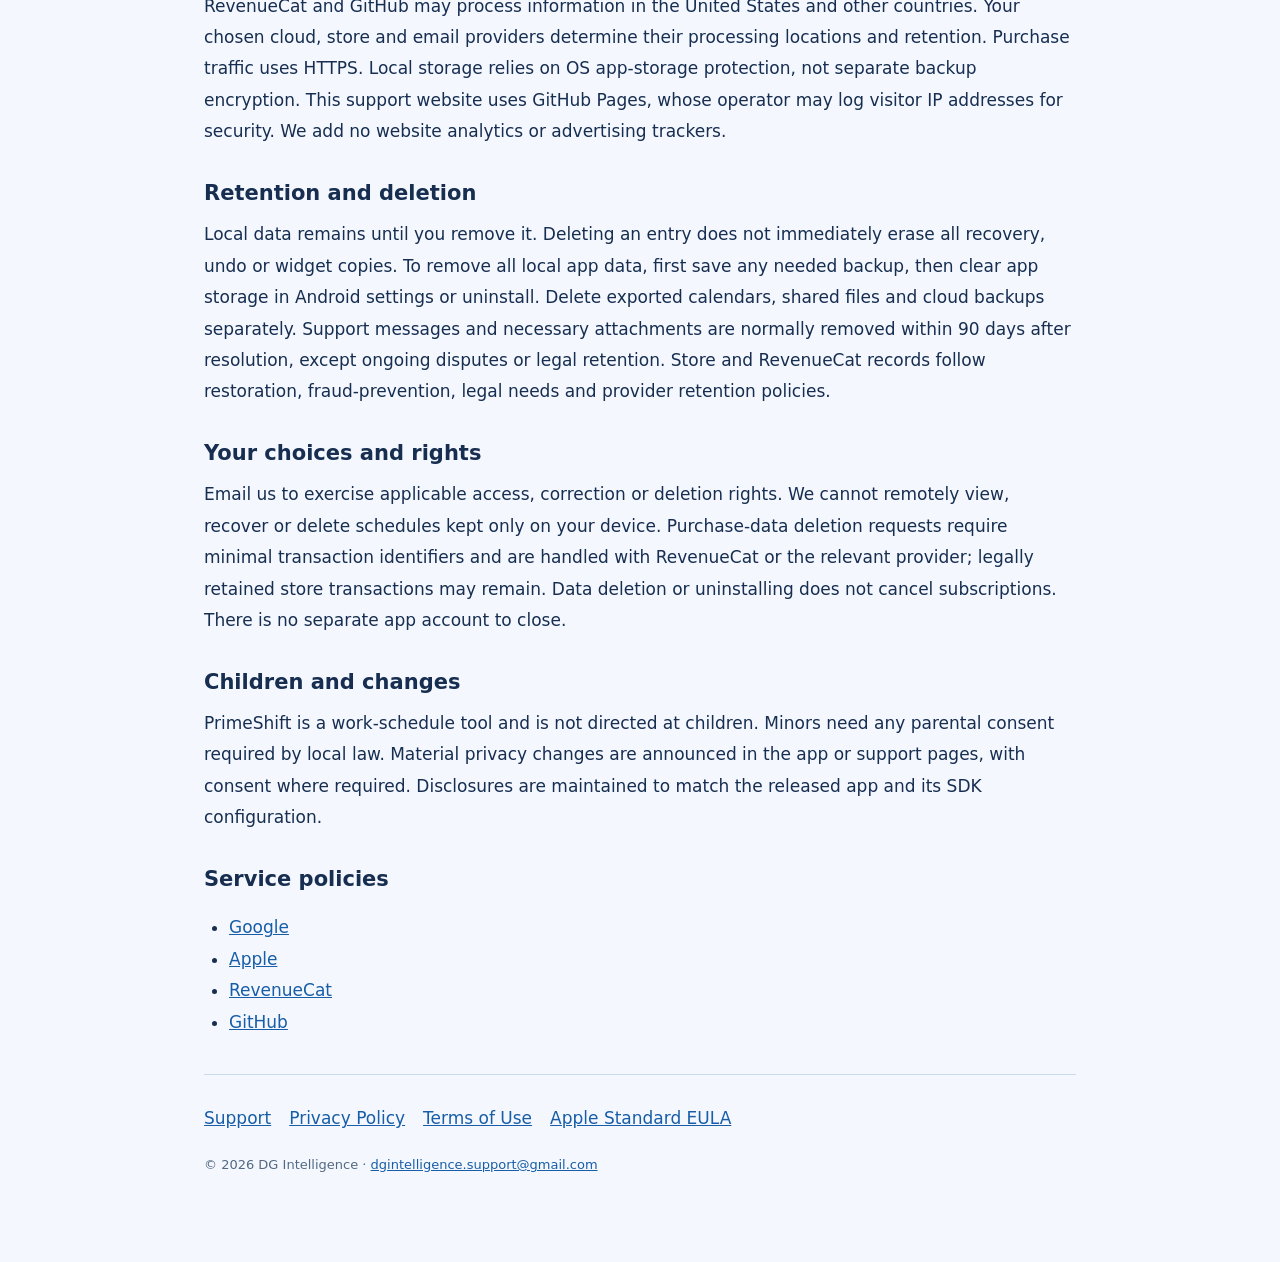
==== commit a0420140: "Update seven-language support and policies for iPhone and iCloud" ====
--- a/privacy.html
+++ b/privacy.html
@@ -1,8 +1,8 @@
 <!doctype html>
-<html lang="en"><head><meta charset="utf-8"><meta name="viewport" content="width=device-width,initial-scale=1"><meta name="referrer" content="no-referrer"><meta name="description" content="PrimeShift support, privacy and terms. Operated by DG Intelligence."><title>PrimeShift · Privacy Policy</title><link rel="icon" href="icon.svg" type="image/svg+xml"><link rel="stylesheet" href="style.css"><script src="site.js" defer></script></head><body><main><nav class="languages" aria-label="Language"><a href="privacy.html?lang=ko" lang="ko" hreflang="ko">한국어</a><a href="privacy.html?lang=en" lang="en" hreflang="en">English</a><a href="privacy.html?lang=ja" lang="ja" hreflang="ja">日本語</a><a href="privacy.html?lang=es" lang="es" hreflang="es">Español</a><a href="privacy.html?lang=pt-BR" lang="pt-BR" hreflang="pt-BR">Português (Brasil)</a><a href="privacy.html?lang=de" lang="de" hreflang="de">Deutsch</a><a href="privacy.html?lang=fr" lang="fr" hreflang="fr">Français</a></nav><article data-lang="ko" lang="ko" hidden><header><a class="brand" href="index.html?lang=ko"><img src="icon.svg" alt="" width="48" height="48">PrimeShift</a><h1>개인정보처리방침</h1><p class="date">최종 업데이트: 2026-10-25</p><nav class="pages" aria-label="PrimeShift"><a href="index.html?lang=ko">고객지원</a><a href="privacy.html?lang=ko">개인정보처리방침</a><a href="terms.html?lang=ko">이용약관</a></nav></header><div class="contact"><b>디지 인텔리전스 (DG Intelligence)</b><a href="mailto:dgintelligence.support@gmail.com">dgintelligence.support@gmail.com</a></div><section><h2>운영자와 문의</h2><p>프라임시프트(PrimeShift)의 운영자는 디지 인텔리전스(DG Intelligence)입니다. 개인정보 관련 요청과 고객지원은 dgintelligence.support@gmail.com으로 접수합니다.</p></section><section><h2>기기에 보관하는 정보</h2><p>이름·근무 일정·개인 일정·근무처·급여 규칙·메모·함께 보기 데이터·설정은 사용자 기기에 저장합니다. 복구용 직전 저장본, 실행 취소 기록, 알람 예약·재생 기록과 위젯 표시용 사본도 기기에 보관합니다. 운영자의 일정 보관 서버, 광고, 광고 추적 및 별도 앱 회원가입은 없습니다.</p></section><section><h2>권한과 캘린더</h2><p>선택 기능을 사용할 때 알림·정확한 알람·캘린더 읽기와 쓰기 권한을 요청합니다. 동기화 설정은 상태 안내에 사용합니다. 선택한 기기 캘린더의 일정과 계정 표시를 읽고 근무를 반영할 수 있으며, 클라우드 동기화는 해당 계정 제공자가 처리합니다. 권한은 시스템 설정에서 철회할 수 있습니다. 위치·연락처·카메라·마이크 권한은 요청하지 않습니다.</p></section><section><h2>백업과 내보내기</h2><p>사용자가 저장 위치와 공유 대상을 직접 선택합니다. Google Drive 등 문서 제공자나 다른 앱으로 보낸 파일은 해당 서비스의 정책을 따릅니다. JSON 전체 백업은 별도로 암호화하지 않으며 급여·메모가 포함될 수 있습니다. 자동 클라우드 백업·실시간 기기 간 동기화는 제공하지 않습니다. iCloud Drive는 iOS 앱 출시와 해당 기기의 지원 범위에 따르며 현재 Android 검증 결과로 보장하지 않습니다.</p></section><section><h2>구매 기능과 외부 처리</h2><p>스토어 구매 기능이 활성화된 배포본은 이용권 확인·구매·복원을 위해 Google Play 또는 Apple과 RevenueCat을 사용합니다. 영수증·거래 및 상품 정보, 익명 앱 이용자 ID, 이용권 상태와 앱·기기·지역·통화 등 서비스 기술 정보가 처리될 수 있습니다. 구매 기능 활성화 시 앱 시작의 이용권 확인에도 연결될 수 있습니다. 이름·이메일을 구매 SDK의 사용자 속성으로 보내지 않고 광고 식별자 자동 수집과 SDK 진단 전송은 꺼 둡니다. 일정·급여·메모·백업 내용은 구매 검증 서비스로 보내지 않습니다. 전체 카드정보는 앱이나 운영자가 받지 않습니다. 결제 준비용 버전은 구매 SDK를 활성화하지 않고 실제 결제를 제공하지 않습니다.</p></section><section><h2>국외 처리와 보안</h2><p>RevenueCat과 GitHub 등 외부 서비스는 미국 등 국외에서 정보를 처리할 수 있습니다. 선택한 클라우드·스토어·이메일 서비스의 처리 지역과 보존 정책은 각 제공자가 정합니다. 구매 통신은 HTTPS를 사용합니다. 기기 저장은 운영체제의 앱 저장소 보호를 이용하며 별도의 백업 파일 암호화를 의미하지 않습니다. 지원 웹사이트는 GitHub Pages로 제공되며 GitHub가 보안을 위해 방문 IP 등을 기록할 수 있습니다. 운영자가 웹 분석·광고 추적기를 추가하지 않습니다.</p></section><section><h2>보존과 삭제</h2><p>기기 정보는 사용자가 삭제할 때까지 보관합니다. 앱의 일정 삭제만으로 직전 저장본·실행 취소·위젯 사본 전체가 즉시 지워지는 것은 아닙니다. 모든 로컬 정보를 지우려면 먼저 필요한 백업을 저장한 뒤 Android 설정에서 앱 저장공간·데이터 삭제 또는 앱 삭제를 이용하세요. 클라우드 백업·공유 파일·내보낸 캘린더 사본은 해당 서비스에서 따로 삭제해야 합니다. 문의 이메일과 필요한 첨부는 해결 후 90일 이내 정리하되, 진행 중인 분쟁이나 법적 보존 의무가 있으면 필요한 기간 보관합니다. 스토어·RevenueCat의 구매 기록은 복원·부정 이용 방지·법적 의무와 제공자의 보존 정책에 따라 처리됩니다.</p></section><section><h2>권리와 요청</h2><p>열람·정정·삭제 등 적용되는 개인정보 권리는 지원 이메일로 요청할 수 있습니다. 로컬 일정은 운영자가 보유하지 않아 원격 조회·복구·삭제할 수 없습니다. 구매 검증 정보 삭제 요청은 필요한 최소한의 거래 식별 정보로 확인해 RevenueCat 등에서 처리하며, 스토어가 법적으로 보관해야 하는 거래 기록까지 삭제된다고 보장하지 않습니다. 삭제 요청이나 앱 삭제는 구독 해지가 아닙니다. 별도 앱 계정이 없어 앱 계정 탈퇴 절차도 없습니다.</p></section><section><h2>아동과 정책 변경</h2><p>근무 일정 관리용으로 설계했으며 아동을 대상으로 하지 않습니다. 미성년자는 적용 법령에 필요한 보호자 동의를 받아야 합니다. 중요한 개인정보 처리 변경은 앱 또는 지원 페이지에 알리고, 법령상 필요한 동의를 받습니다. 이 정책과 실제 배포본의 SDK 설정·스토어 공개 내용이 일치하도록 관리합니다.</p></section><section><h2>관련 서비스 정책</h2><ul><li><a href="https://policies.google.com/privacy" rel="noopener noreferrer" target="_blank">Google</a></li><li><a href="https://www.apple.com/legal/privacy/" rel="noopener noreferrer" target="_blank">Apple</a></li><li><a href="https://www.revenuecat.com/privacy/" rel="noopener noreferrer" target="_blank">RevenueCat</a></li><li><a href="https://docs.github.com/en/site-policy/privacy-policies/github-general-privacy-statement" rel="noopener noreferrer" target="_blank">GitHub</a></li></ul></section><footer><nav class="pages" aria-label="PrimeShift"><a href="index.html?lang=ko">고객지원</a><a href="privacy.html?lang=ko">개인정보처리방침</a><a href="terms.html?lang=ko">이용약관</a></nav><p>© 2026 DG Intelligence · <a href="mailto:dgintelligence.support@gmail.com">dgintelligence.support@gmail.com</a></p></footer></article>
-<article data-lang="en" lang="en"><header><a class="brand" href="index.html?lang=en"><img src="icon.svg" alt="" width="48" height="48">PrimeShift</a><h1>Privacy Policy</h1><p class="date">Last updated: October 25, 2026</p><nav class="pages" aria-label="PrimeShift"><a href="index.html?lang=en">Support</a><a href="privacy.html?lang=en">Privacy Policy</a><a href="terms.html?lang=en">Terms of Use</a></nav></header><div class="contact"><b>디지 인텔리전스 (DG Intelligence)</b><a href="mailto:dgintelligence.support@gmail.com">dgintelligence.support@gmail.com</a></div><section><h2>Operator and contact</h2><p>PrimeShift is operated by 디지 인텔리전스 (DG Intelligence). Contact dgintelligence.support@gmail.com for support and privacy requests.</p></section><section><h2>Data kept on your device</h2><p>Names, shifts, personal events, workplaces, pay rules, notes, comparison schedules and settings are stored on your device. A previous recovery copy, undo history, alarm records and widget snapshots are also local. We do not operate a schedule-storage server, show ads, add advertising trackers or require a separate app account.</p></section><section><h2>Permissions and calendars</h2><p>Optional features request notifications, exact alarms and calendar read/write access. Sync settings are read to explain account sync status. We may read events and account labels from selected device calendars and write shifts there; the account provider handles cloud syncing. Revoke permissions in system settings. The app does not request location, contacts, camera or microphone access.</p></section><section><h2>Backups and exports</h2><p>You choose the file destination and recipients. Files sent to Google Drive, document providers or other apps are subject to their policies. Full JSON backups are not separately encrypted and may include pay information and notes. Backups are manual, with no automatic cloud backup or live device sync. iCloud Drive depends on a released iOS app and device support; Android testing does not establish iCloud compatibility.</p></section><section><h2>Purchases and external processing</h2><p>When store billing is enabled, Google Play or Apple and RevenueCat process receipts, transactions, product information, anonymous app user IDs, entitlement status and technical app/device/locale/currency information to check access, buy and restore purchases. Access checks may connect at app startup. We do not send names or emails as purchase-SDK customer attributes; automatic advertising-ID collection and SDK diagnostics are disabled. Schedules, pay, notes and backup contents are not sent for purchase verification. We do not receive full card details. Preparation builds keep purchase SDK initialization and checkout disabled.</p></section><section><h2>International processing and security</h2><p>RevenueCat and GitHub may process information in the United States and other countries. Your chosen cloud, store and email providers determine their processing locations and retention. Purchase traffic uses HTTPS. Local storage relies on OS app-storage protection, not separate backup encryption. This support website uses GitHub Pages, whose operator may log visitor IP addresses for security. We add no website analytics or advertising trackers.</p></section><section><h2>Retention and deletion</h2><p>Local data remains until you remove it. Deleting an entry does not immediately erase all recovery, undo or widget copies. To remove all local app data, first save any needed backup, then clear app storage in Android settings or uninstall. Delete exported calendars, shared files and cloud backups separately. Support messages and necessary attachments are normally removed within 90 days after resolution, except ongoing disputes or legal retention. Store and RevenueCat records follow restoration, fraud-prevention, legal needs and provider retention policies.</p></section><section><h2>Your choices and rights</h2><p>Email us to exercise applicable access, correction or deletion rights. We cannot remotely view, recover or delete schedules kept only on your device. Purchase-data deletion requests require minimal transaction identifiers and are handled with RevenueCat or the relevant provider; legally retained store transactions may remain. Data deletion or uninstalling does not cancel subscriptions. There is no separate app account to close.</p></section><section><h2>Children and changes</h2><p>PrimeShift is a work-schedule tool and is not directed at children. Minors need any parental consent required by local law. Material privacy changes are announced in the app or support pages, with consent where required. Disclosures are maintained to match the released app and its SDK configuration.</p></section><section><h2>Service policies</h2><ul><li><a href="https://policies.google.com/privacy" rel="noopener noreferrer" target="_blank">Google</a></li><li><a href="https://www.apple.com/legal/privacy/" rel="noopener noreferrer" target="_blank">Apple</a></li><li><a href="https://www.revenuecat.com/privacy/" rel="noopener noreferrer" target="_blank">RevenueCat</a></li><li><a href="https://docs.github.com/en/site-policy/privacy-policies/github-general-privacy-statement" rel="noopener noreferrer" target="_blank">GitHub</a></li></ul></section><footer><nav class="pages" aria-label="PrimeShift"><a href="index.html?lang=en">Support</a><a href="privacy.html?lang=en">Privacy Policy</a><a href="terms.html?lang=en">Terms of Use</a></nav><p>© 2026 DG Intelligence · <a href="mailto:dgintelligence.support@gmail.com">dgintelligence.support@gmail.com</a></p></footer></article>
-<article data-lang="ja" lang="ja" hidden><header><a class="brand" href="index.html?lang=ja"><img src="icon.svg" alt="" width="48" height="48">PrimeShift</a><h1>プライバシーポリシー</h1><p class="date">最終更新日：2026年10月25日</p><nav class="pages" aria-label="PrimeShift"><a href="index.html?lang=ja">サポート</a><a href="privacy.html?lang=ja">プライバシーポリシー</a><a href="terms.html?lang=ja">利用規約</a></nav></header><div class="contact"><b>디지 인텔리전스 (DG Intelligence)</b><a href="mailto:dgintelligence.support@gmail.com">dgintelligence.support@gmail.com</a></div><section><h2>運営者とお問い合わせ</h2><p>PrimeShiftの運営者はディジ インテリジェンス（디지 인텔리전스 / DG Intelligence）です。サポート・個人情報に関するご連絡先は dgintelligence.support@gmail.com です。</p></section><section><h2>端末内のデータ</h2><p>名前、勤務・個人予定、勤務先、給与ルール、メモ、比較用シフト、設定は端末内に保存します。復旧用の直前データ、取り消し履歴、アラーム記録、ウィジェット用データも端末内に保存します。運営者による予定保存サーバー、広告・広告追跡、独自のアプリ会員登録はありません。</p></section><section><h2>権限とカレンダー</h2><p>任意の機能で通知、正確なアラーム、カレンダーの読み書き権限を求めます。同期設定は状態の案内に利用します。選択した端末カレンダーの予定・アカウント表示を読み、勤務を書き込めます。クラウド同期はアカウント提供者が処理します。権限は端末設定で取り消せます。位置・連絡先・カメラ・マイク権限は求めません。</p></section><section><h2>バックアップと書き出し</h2><p>保存先や共有先は利用者が選びます。Google Driveなどに送ったファイルには提供者の方針が適用されます。JSONの完全バックアップは個別に暗号化せず、給与・メモが含まれる場合があります。自動クラウド保存やリアルタイム端末同期はありません。iCloud DriveはiOS版の提供と端末の対応状況によるため、Androidの検証で対応を保証しません。</p></section><section><h2>購入に関する処理</h2><p>課金が有効な配布版ではGoogle PlayまたはAppleとRevenueCatが、購入確認・復元のため領収情報、取引・商品情報、匿名アプリ利用者ID、利用権、アプリ・端末・地域・通貨などの技術情報を処理する場合があります。起動時の利用権確認でも通信する場合があります。氏名・メールを購入SDKの顧客属性として送らず、広告ID自動収集とSDK診断送信は無効です。予定・給与・メモ・バックアップ本文は購入検証に送りません。カード情報全体は受け取りません。準備版は購入SDK初期化と決済を無効にしています。</p></section><section><h2>国外処理と安全性</h2><p>RevenueCat、GitHubなどは米国等で処理する場合があります。選択したクラウド・ストア・メールの処理地域や保存期間は各提供者によります。購入通信はHTTPSを利用します。端末内保存はOSの保護を使い、バックアップの個別暗号化を意味しません。支援サイトはGitHub Pagesを使い、GitHubが安全管理のためIP等を記録する場合があります。独自のウェブ解析・広告追跡は追加しません。</p></section><section><h2>保存と削除</h2><p>端末データは利用者が削除するまで保存します。予定の削除だけで復旧・取り消し・ウィジェットの全コピーが直ちに消えるわけではありません。必要なバックアップ後、Android設定のアプリデータ消去またはアンインストールで全ローカル情報を削除できます。クラウド・共有ファイル・書き出した予定は別途削除してください。問い合わせと必要な添付は原則解決後90日以内に整理しますが、紛争や法定保存は除きます。購入記録は復元、不正防止、法令と提供者の保存方針に従います。</p></section><section><h2>権利とご依頼</h2><p>適用される開示・訂正・削除の権利は支援メールへご依頼ください。端末内だけの予定を運営者が遠隔閲覧・復旧・削除することはできません。購入データの削除は必要最小限の取引識別情報で確認して提供者と処理しますが、法定保存されるストア記録の消去は保証しません。削除やアンインストールは購読解約ではありません。独自アカウントがないため退会手続きもありません。</p></section><section><h2>子どもと変更</h2><p>勤務予定管理用であり子どもを対象にしていません。未成年者には法令上必要な保護者同意が必要です。重要な変更はアプリまたは支援ページで知らせ、必要な同意を得ます。公開内容を実際の配布版とSDK設定に合わせて管理します。</p></section><section><h2>関連サービスの方針</h2><ul><li><a href="https://policies.google.com/privacy" rel="noopener noreferrer" target="_blank">Google</a></li><li><a href="https://www.apple.com/legal/privacy/" rel="noopener noreferrer" target="_blank">Apple</a></li><li><a href="https://www.revenuecat.com/privacy/" rel="noopener noreferrer" target="_blank">RevenueCat</a></li><li><a href="https://docs.github.com/en/site-policy/privacy-policies/github-general-privacy-statement" rel="noopener noreferrer" target="_blank">GitHub</a></li></ul></section><footer><nav class="pages" aria-label="PrimeShift"><a href="index.html?lang=ja">サポート</a><a href="privacy.html?lang=ja">プライバシーポリシー</a><a href="terms.html?lang=ja">利用規約</a></nav><p>© 2026 DG Intelligence · <a href="mailto:dgintelligence.support@gmail.com">dgintelligence.support@gmail.com</a></p></footer></article>
-<article data-lang="es" lang="es" hidden><header><a class="brand" href="index.html?lang=es"><img src="icon.svg" alt="" width="48" height="48">PrimeShift</a><h1>Política de privacidad</h1><p class="date">Actualización: 25 de octubre de 2026</p><nav class="pages" aria-label="PrimeShift"><a href="index.html?lang=es">Soporte</a><a href="privacy.html?lang=es">Política de privacidad</a><a href="terms.html?lang=es">Condiciones de uso</a></nav></header><div class="contact"><b>디지 인텔리전스 (DG Intelligence)</b><a href="mailto:dgintelligence.support@gmail.com">dgintelligence.support@gmail.com</a></div><section><h2>Responsable y contacto</h2><p>PrimeShift está operada por 디지 인텔리전스 (DG Intelligence). Contacto de soporte y privacidad: dgintelligence.support@gmail.com.</p></section><section><h2>Datos en el dispositivo</h2><p>El nombre, turnos, citas, centros de trabajo, reglas salariales, notas, calendarios comparados y ajustes se guardan localmente. También la copia anterior de recuperación, el historial de deshacer, registros de alarmas y vistas del widget. No tenemos servidor de agendas, anuncios, rastreadores publicitarios ni una cuenta propia obligatoria.</p></section><section><h2>Permisos y calendarios</h2><p>Las funciones opcionales piden notificaciones, alarmas exactas y lectura/escritura del calendario. Leemos ajustes de sincronización para informar del estado. Podemos leer eventos y etiquetas de cuenta de calendarios elegidos y añadir turnos; el proveedor gestiona la sincronización en la nube. Revoca permisos en los ajustes del sistema. No pedimos ubicación, contactos, cámara ni micrófono.</p></section><section><h2>Copias y exportaciones</h2><p>Tú eliges destino y destinatarios. Los archivos enviados a Google Drive u otras apps siguen sus políticas. La copia JSON completa no tiene cifrado adicional y puede incluir salarios y notas. No hay copia automática ni sincronización instantánea entre dispositivos. iCloud Drive depende de una versión iOS publicada y de su compatibilidad; las pruebas Android no lo garantizan.</p></section><section><h2>Compras y servicios externos</h2><p>Con los pagos habilitados, Google Play o Apple y RevenueCat pueden tratar recibos, transacciones, productos, ID anónimo de usuario, acceso Pro y datos técnicos de app, dispositivo, configuración regional y moneda. También puede haber consultas de acceso al iniciar. No enviamos nombres ni correos como atributos del SDK; la recopilación automática de ID publicitario y los diagnósticos están desactivados. No enviamos turnos, salarios, notas ni copias para verificar compras. No recibimos datos completos de tarjeta. Las versiones preparatorias no inicializan el SDK de compra ni permiten pagar.</p></section><section><h2>Tratamiento internacional y seguridad</h2><p>RevenueCat y GitHub pueden tratar datos en Estados Unidos y otros países. Cada proveedor de nube, tienda o correo determina sus lugares y plazos. Las compras usan HTTPS; el almacenamiento local utiliza la protección del sistema, no cifrado adicional del archivo. GitHub Pages aloja este sitio y puede registrar IP por seguridad. No añadimos analítica web ni rastreadores publicitarios.</p></section><section><h2>Conservación y eliminación</h2><p>Los datos locales duran hasta que los borres. Borrar un turno no elimina inmediatamente todas las copias de recuperación, deshacer o widgets. Tras guardar lo necesario, borra los datos de la app en Android o desinstálala para quitarlos todos. Elimina aparte las copias, archivos compartidos y eventos exportados. Normalmente retiramos consultas y adjuntos necesarios antes de 90 días tras resolverlas, salvo litigios u obligación legal. Los registros de compra siguen necesidades de restauración, prevención de fraude, ley y políticas del proveedor.</p></section><section><h2>Derechos y solicitudes</h2><p>Solicita acceso, rectificación o supresión aplicables por correo. No podemos consultar, recuperar ni borrar remotamente las agendas locales. Para borrar datos de compra pedimos identificadores mínimos y tramitamos con el proveedor; no garantizamos borrar transacciones que la tienda deba conservar legalmente. Borrar datos o desinstalar no cancela suscripciones. No hay cuenta propia que cerrar.</p></section><section><h2>Menores y cambios</h2><p>La app es una herramienta de agenda laboral y no se dirige a niños. Los menores necesitan los consentimientos exigidos por su legislación. Anunciamos cambios importantes en la app o soporte y pedimos consentimiento cuando proceda. Mantenemos las declaraciones acordes con la versión distribuida y sus SDK.</p></section><section><h2>Políticas de los servicios</h2><ul><li><a href="https://policies.google.com/privacy" rel="noopener noreferrer" target="_blank">Google</a></li><li><a href="https://www.apple.com/legal/privacy/" rel="noopener noreferrer" target="_blank">Apple</a></li><li><a href="https://www.revenuecat.com/privacy/" rel="noopener noreferrer" target="_blank">RevenueCat</a></li><li><a href="https://docs.github.com/en/site-policy/privacy-policies/github-general-privacy-statement" rel="noopener noreferrer" target="_blank">GitHub</a></li></ul></section><footer><nav class="pages" aria-label="PrimeShift"><a href="index.html?lang=es">Soporte</a><a href="privacy.html?lang=es">Política de privacidad</a><a href="terms.html?lang=es">Condiciones de uso</a></nav><p>© 2026 DG Intelligence · <a href="mailto:dgintelligence.support@gmail.com">dgintelligence.support@gmail.com</a></p></footer></article>
-<article data-lang="pt-BR" lang="pt-BR" hidden><header><a class="brand" href="index.html?lang=pt-BR"><img src="icon.svg" alt="" width="48" height="48">PrimeShift</a><h1>Política de Privacidade</h1><p class="date">Atualização: 25 de outubro de 2026</p><nav class="pages" aria-label="PrimeShift"><a href="index.html?lang=pt-BR">Suporte</a><a href="privacy.html?lang=pt-BR">Política de Privacidade</a><a href="terms.html?lang=pt-BR">Termos de Uso</a></nav></header><div class="contact"><b>디지 인텔리전스 (DG Intelligence)</b><a href="mailto:dgintelligence.support@gmail.com">dgintelligence.support@gmail.com</a></div><section><h2>Responsável e contato</h2><p>O PrimeShift é operado por 디지 인텔리전스 (DG Intelligence). Suporte e solicitações de privacidade: dgintelligence.support@gmail.com.</p></section><section><h2>Dados no dispositivo</h2><p>Nome, turnos, compromissos, locais de trabalho, regras de remuneração, notas, escalas comparadas e ajustes ficam no aparelho. A cópia anterior de recuperação, histórico de desfazer, registros de alarme e dados do widget também são locais. Não operamos servidor de agendas, anúncios, rastreadores publicitários nem cadastro próprio obrigatório.</p></section><section><h2>Permissões e calendários</h2><p>Recursos opcionais pedem notificações, alarmes exatos e leitura/escrita do calendário. Consultamos ajustes de sincronização para informar o estado. Podemos ler eventos e rótulos de conta dos calendários escolhidos e gravar turnos; o provedor sincroniza com a nuvem. Revogue permissões nos ajustes do sistema. Não pedimos localização, contatos, câmera ou microfone.</p></section><section><h2>Backups e exportações</h2><p>Você escolhe destino e destinatários. Arquivos enviados ao Google Drive ou a outros apps seguem suas políticas. O backup JSON completo não recebe criptografia adicional e pode conter remuneração e notas. Não há backup automático nem sincronização ao vivo entre aparelhos. O iCloud Drive depende de versão iOS publicada e compatibilidade; os testes Android não o garantem.</p></section><section><h2>Compras e processamento externo</h2><p>Com cobrança ativa, Google Play ou Apple e RevenueCat podem processar recibos, transações, produtos, ID anônimo de usuário, acesso e dados técnicos de app, aparelho, localidade e moeda. A verificação de acesso também pode conectar ao iniciar. Não enviamos nome ou e-mail como atributos do SDK; coleta automática de ID publicitário e diagnósticos estão desativados. Não enviamos escalas, remuneração, notas ou backups para validar compras. Não recebemos dados completos de cartão. Versões preparatórias não inicializam o SDK de compra nem permitem pagar.</p></section><section><h2>Transferência internacional e segurança</h2><p>RevenueCat e GitHub podem tratar informações nos EUA e em outros países. Provedores de nuvem, loja e e-mail definem seus locais e prazos. Compras usam HTTPS. Dados locais usam a proteção do sistema, sem significar criptografia própria do backup. O site usa GitHub Pages, que pode registrar IP por segurança. Não adicionamos análise de navegação ou rastreadores publicitários.</p></section><section><h2>Retenção e exclusão</h2><p>Os dados locais ficam até você removê-los. Excluir um turno não apaga imediatamente todas as cópias de recuperação, desfazer e widget. Após salvar o necessário, limpe os dados do app nos ajustes Android ou desinstale para remover todos os dados locais. Exclua separadamente backups, arquivos compartilhados e eventos exportados. Mensagens de suporte e anexos necessários normalmente são removidos em até 90 dias após a solução, salvo disputa ou obrigação legal. Compras seguem necessidades de restauração, prevenção de fraude, lei e políticas dos provedores.</p></section><section><h2>Direitos e solicitações</h2><p>Solicite acesso, correção ou exclusão aplicáveis pelo e-mail. Não podemos consultar, recuperar ou excluir remotamente agendas só locais. Para excluir dados de compra, verificamos identificadores mínimos e tratamos com o provedor; registros que a loja deva manter por lei podem permanecer. Excluir dados ou desinstalar não cancela assinaturas. Não existe conta própria a encerrar.</p></section><section><h2>Crianças e alterações</h2><p>O app é voltado à organização do trabalho, não a crianças. Menores precisam do consentimento exigido pela lei local. Avisamos mudanças relevantes no app ou suporte e pedimos consentimento quando necessário. Mantemos as declarações de acordo com o app distribuído e seus SDKs.</p></section><section><h2>Políticas dos serviços</h2><ul><li><a href="https://policies.google.com/privacy" rel="noopener noreferrer" target="_blank">Google</a></li><li><a href="https://www.apple.com/legal/privacy/" rel="noopener noreferrer" target="_blank">Apple</a></li><li><a href="https://www.revenuecat.com/privacy/" rel="noopener noreferrer" target="_blank">RevenueCat</a></li><li><a href="https://docs.github.com/en/site-policy/privacy-policies/github-general-privacy-statement" rel="noopener noreferrer" target="_blank">GitHub</a></li></ul></section><footer><nav class="pages" aria-label="PrimeShift"><a href="index.html?lang=pt-BR">Suporte</a><a href="privacy.html?lang=pt-BR">Política de Privacidade</a><a href="terms.html?lang=pt-BR">Termos de Uso</a></nav><p>© 2026 DG Intelligence · <a href="mailto:dgintelligence.support@gmail.com">dgintelligence.support@gmail.com</a></p></footer></article>
-<article data-lang="de" lang="de" hidden><header><a class="brand" href="index.html?lang=de"><img src="icon.svg" alt="" width="48" height="48">PrimeShift</a><h1>Datenschutzerklärung</h1><p class="date">Stand: 25. Oktober 2026</p><nav class="pages" aria-label="PrimeShift"><a href="index.html?lang=de">Support</a><a href="privacy.html?lang=de">Datenschutzerklärung</a><a href="terms.html?lang=de">Nutzungsbedingungen</a></nav></header><div class="contact"><b>디지 인텔리전스 (DG Intelligence)</b><a href="mailto:dgintelligence.support@gmail.com">dgintelligence.support@gmail.com</a></div><section><h2>Verantwortlicher und Kontakt</h2><p>PrimeShift wird von 디지 인텔리전스 (DG Intelligence) betrieben. Support und Datenschutzanfragen: dgintelligence.support@gmail.com.</p></section><section><h2>Lokale Daten</h2><p>Name, Schichten, private Termine, Arbeitsorte, Vergütungsregeln, Notizen, Vergleichspläne und Einstellungen bleiben auf dem Gerät. Auch vorheriger Wiederherstellungsstand, Rückgängig-Verlauf, Alarmprotokolle und Widget-Kopien sind lokal. Wir betreiben keinen Terminserver, zeigen keine Werbung, setzen keine Werbetracker ein und verlangen kein eigenes App-Konto.</p></section><section><h2>Berechtigungen und Kalender</h2><p>Optionale Funktionen benötigen Benachrichtigungen, genaue Alarme und Kalender-Lese-/Schreibzugriff. Synchronisierungseinstellungen dienen der Statusanzeige. Gewählte Gerätekalender können einschließlich Kontobezeichnung gelesen und mit Schichten ergänzt werden; die Cloud-Synchronisierung übernimmt der Kontoanbieter. Berechtigungen lassen sich im System widerrufen. Standort, Kontakte, Kamera und Mikrofon werden nicht angefragt.</p></section><section><h2>Sicherungen und Export</h2><p>Ziel und Empfänger bestimmst du selbst. Für an Google Drive oder andere Apps gesendete Dateien gelten deren Regeln. Vollständige JSON-Sicherungen sind nicht zusätzlich verschlüsselt und können Vergütung und Notizen enthalten. Automatische Cloud-Sicherung und Live-Gerätesynchronisierung gibt es nicht. iCloud Drive setzt eine veröffentlichte iOS-App und Geräteunterstützung voraus; Android-Tests belegen das nicht.</p></section><section><h2>Käufe und externe Verarbeitung</h2><p>Bei aktivierter Store-Abrechnung verarbeiten Google Play oder Apple und RevenueCat gegebenenfalls Belege, Transaktionen, Produkte, anonyme App-Nutzer-IDs, Nutzungsrechte und technische App-/Geräte-/Regions-/Währungsdaten für Prüfung, Kauf und Wiederherstellung. Prüfungen können beim Start verbinden. Namen und E-Mails werden nicht als SDK-Kundenattribute übermittelt; automatische Werbe-ID-Erfassung und SDK-Diagnosen sind deaktiviert. Pläne, Vergütung, Notizen und Sicherungsinhalte werden nicht zur Kaufprüfung gesendet. Vollständige Kartendaten erhalten wir nicht. Vorbereitungsfassungen aktivieren weder Kauf-SDK noch Zahlung.</p></section><section><h2>Auslandsverarbeitung und Sicherheit</h2><p>RevenueCat und GitHub können Daten in den USA und weiteren Ländern verarbeiten. Gewählte Cloud-, Store- und E-Mail-Anbieter bestimmen ihre Orte und Fristen. Kaufverbindungen nutzen HTTPS. Lokale Daten nutzen den App-Speicherschutz des Systems, keine zusätzliche Sicherungsverschlüsselung. GitHub Pages hostet diese Website und kann IP-Adressen zu Sicherheitszwecken protokollieren. Eigene Webanalysen oder Werbetracker werden nicht hinzugefügt.</p></section><section><h2>Aufbewahrung und Löschung</h2><p>Lokale Daten bleiben bis zur Entfernung. Ein gelöschter Termin entfernt nicht sofort alle Wiederherstellungs-, Rückgängig- oder Widget-Kopien. Nach nötiger Sicherung lösche den App-Speicher in Android oder deinstalliere für eine vollständige lokale Löschung. Externe Sicherungen, geteilte Dateien und exportierte Kalender sind separat zu löschen. Supportnachrichten und nötige Anhänge werden normalerweise binnen 90 Tagen nach Klärung entfernt, außer bei Streitfällen oder gesetzlichen Pflichten. Kaufdaten folgen Wiederherstellung, Betrugsprävention, gesetzlichen Anforderungen und Anbieterfristen.</p></section><section><h2>Rechte und Anfragen</h2><p>Anwendbare Auskunfts-, Berichtigungs- und Löschrechte kannst du per E-Mail ausüben. Rein lokale Pläne können wir nicht aus der Ferne einsehen, retten oder löschen. Kaufdatenlöschung wird mit minimalen Transaktionskennungen beim Anbieter bearbeitet; gesetzlich aufzubewahrende Store-Belege können bleiben. Datenlöschung oder Deinstallation kündigt kein Abo. Ein eigenes App-Konto zum Schließen besteht nicht.</p></section><section><h2>Kinder und Änderungen</h2><p>Die App dient der Arbeitsplanung und richtet sich nicht an Kinder. Minderjährige benötigen gesetzlich erforderliche Zustimmung. Wesentliche Änderungen werden in App oder Support angekündigt und nötige Einwilligungen eingeholt. Angaben werden an die veröffentlichte App und ihre SDK-Konfiguration angepasst.</p></section><section><h2>Richtlinien der Dienste</h2><ul><li><a href="https://policies.google.com/privacy" rel="noopener noreferrer" target="_blank">Google</a></li><li><a href="https://www.apple.com/legal/privacy/" rel="noopener noreferrer" target="_blank">Apple</a></li><li><a href="https://www.revenuecat.com/privacy/" rel="noopener noreferrer" target="_blank">RevenueCat</a></li><li><a href="https://docs.github.com/en/site-policy/privacy-policies/github-general-privacy-statement" rel="noopener noreferrer" target="_blank">GitHub</a></li></ul></section><footer><nav class="pages" aria-label="PrimeShift"><a href="index.html?lang=de">Support</a><a href="privacy.html?lang=de">Datenschutzerklärung</a><a href="terms.html?lang=de">Nutzungsbedingungen</a></nav><p>© 2026 DG Intelligence · <a href="mailto:dgintelligence.support@gmail.com">dgintelligence.support@gmail.com</a></p></footer></article>
-<article data-lang="fr" lang="fr" hidden><header><a class="brand" href="index.html?lang=fr"><img src="icon.svg" alt="" width="48" height="48">PrimeShift</a><h1>Politique de confidentialité</h1><p class="date">Mise à jour : 25 octobre 2026</p><nav class="pages" aria-label="PrimeShift"><a href="index.html?lang=fr">Assistance</a><a href="privacy.html?lang=fr">Politique de confidentialité</a><a href="terms.html?lang=fr">Conditions d’utilisation</a></nav></header><div class="contact"><b>디지 인텔리전스 (DG Intelligence)</b><a href="mailto:dgintelligence.support@gmail.com">dgintelligence.support@gmail.com</a></div><section><h2>Responsable et contact</h2><p>PrimeShift est exploitée par 디지 인텔리전스 (DG Intelligence). Assistance et demandes de confidentialité : dgintelligence.support@gmail.com.</p></section><section><h2>Données locales</h2><p>Nom, services, rendez-vous personnels, lieux de travail, règles de rémunération, notes, plannings comparés et réglages restent sur l’appareil. La copie précédente de récupération, l’historique d’annulation, les traces d’alarme et les vues du widget sont aussi locaux. Nous n’avons ni serveur de plannings, ni publicité ou traçage publicitaire, ni compte propre obligatoire.</p></section><section><h2>Autorisations et calendriers</h2><p>Les fonctions facultatives demandent notifications, alarmes exactes et accès lecture/écriture du calendrier. Les paramètres de synchronisation servent à informer de son état. Nous pouvons lire les événements et libellés de compte des calendriers choisis et y inscrire des services ; le fournisseur gère la synchronisation cloud. Révoquez les autorisations dans les réglages système. Aucune demande de localisation, contacts, caméra ou microphone.</p></section><section><h2>Sauvegardes et exportations</h2><p>Vous choisissez destination et destinataires. Les fichiers envoyés à Google Drive ou à d’autres apps suivent leurs politiques. La sauvegarde JSON complète n’est pas chiffrée séparément et peut contenir rémunération et notes. Il n’y a ni sauvegarde cloud automatique ni synchronisation instantanée entre appareils. iCloud Drive dépend d’une version iOS publiée et de l’appareil ; les tests Android ne le garantissent pas.</p></section><section><h2>Achats et traitements externes</h2><p>Lorsque les achats sont activés, Google Play ou Apple et RevenueCat peuvent traiter reçus, transactions, produits, ID anonyme d’utilisateur, droits Pro et informations techniques d’app, appareil, région et devise. Une vérification peut se connecter au démarrage. Nous ne transmettons ni nom ni e-mail comme attribut SDK ; collecte automatique d’identifiant publicitaire et diagnostics SDK sont désactivés. Plannings, salaires, notes et sauvegardes ne servent pas à vérifier les achats. Nous ne recevons pas les coordonnées complètes de carte. Les versions préparatoires n’initialisent pas le SDK d’achat et ne permettent pas de payer.</p></section><section><h2>Traitements internationaux et sécurité</h2><p>RevenueCat et GitHub peuvent traiter des informations aux États-Unis et ailleurs. Les fournisseurs de cloud, boutique et messagerie déterminent leurs lieux et durées. Les achats utilisent HTTPS. Le stockage local utilise la protection du système, sans chiffrement propre du fichier de sauvegarde. GitHub Pages héberge ce site et peut conserver des IP à des fins de sécurité. Nous n’ajoutons ni analyse web ni traceurs publicitaires.</p></section><section><h2>Conservation et suppression</h2><p>Les données locales restent jusqu’à leur suppression. Effacer un service ne supprime pas immédiatement toutes les copies de récupération, d’annulation ou du widget. Après sauvegarde, effacez le stockage de l’app dans Android ou désinstallez pour tout supprimer localement. Supprimez séparément sauvegardes, fichiers partagés et événements exportés. Les demandes d’assistance et pièces nécessaires sont normalement supprimées sous 90 jours après résolution, sauf litige ou obligation légale. Les achats suivent les besoins de restauration, lutte contre la fraude, la loi et les politiques des prestataires.</p></section><section><h2>Droits et demandes</h2><p>Exercez les droits applicables d’accès, correction ou suppression par e-mail. Nous ne pouvons consulter, récupérer ni supprimer à distance les plannings uniquement locaux. La suppression des données d’achat demande des identifiants minimaux et est traitée avec le prestataire ; les transactions légalement conservées par la boutique peuvent rester. Effacer les données ou désinstaller n’annule pas un abonnement. Il n’y a pas de compte propre à fermer.</p></section><section><h2>Enfants et modifications</h2><p>L’app organise le travail et ne s’adresse pas aux enfants. Les mineurs doivent obtenir le consentement exigé localement. Les changements importants sont annoncés dans l’app ou l’assistance, avec consentement si nécessaire. Nos déclarations sont adaptées à la version distribuée et à ses SDK.</p></section><section><h2>Politiques des services</h2><ul><li><a href="https://policies.google.com/privacy" rel="noopener noreferrer" target="_blank">Google</a></li><li><a href="https://www.apple.com/legal/privacy/" rel="noopener noreferrer" target="_blank">Apple</a></li><li><a href="https://www.revenuecat.com/privacy/" rel="noopener noreferrer" target="_blank">RevenueCat</a></li><li><a href="https://docs.github.com/en/site-policy/privacy-policies/github-general-privacy-statement" rel="noopener noreferrer" target="_blank">GitHub</a></li></ul></section><footer><nav class="pages" aria-label="PrimeShift"><a href="index.html?lang=fr">Assistance</a><a href="privacy.html?lang=fr">Politique de confidentialité</a><a href="terms.html?lang=fr">Conditions d’utilisation</a></nav><p>© 2026 DG Intelligence · <a href="mailto:dgintelligence.support@gmail.com">dgintelligence.support@gmail.com</a></p></footer></article></main></body></html>
+<html lang="en"><head><meta charset="utf-8"><meta name="viewport" content="width=device-width,initial-scale=1"><meta name="referrer" content="no-referrer"><meta name="description" content="PrimeShift support, privacy and terms. Operated by DG Intelligence."><title>PrimeShift · Privacy Policy</title><link rel="icon" href="icon.svg" type="image/svg+xml"><link rel="stylesheet" href="style.css"><script src="site.js" defer></script></head><body><main><nav class="languages" aria-label="Language"><a href="privacy.html?lang=ko" lang="ko" hreflang="ko">한국어</a><a href="privacy.html?lang=en" lang="en" hreflang="en">English</a><a href="privacy.html?lang=ja" lang="ja" hreflang="ja">日本語</a><a href="privacy.html?lang=es" lang="es" hreflang="es">Español</a><a href="privacy.html?lang=pt-BR" lang="pt-BR" hreflang="pt-BR">Português (Brasil)</a><a href="privacy.html?lang=de" lang="de" hreflang="de">Deutsch</a><a href="privacy.html?lang=fr" lang="fr" hreflang="fr">Français</a></nav><article data-lang="ko" lang="ko" hidden><header><a class="brand" href="index.html?lang=ko"><img src="icon.svg" alt="" width="48" height="48">PrimeShift</a><h1>개인정보처리방침</h1><p class="date">최종 업데이트: 2026-10-28</p><nav class="pages" aria-label="PrimeShift"><a href="index.html?lang=ko">고객지원</a><a href="privacy.html?lang=ko">개인정보처리방침</a><a href="terms.html?lang=ko">이용약관</a><a href="https://www.apple.com/legal/internet-services/itunes/dev/stdeula/">Apple Standard EULA</a></nav></header><div class="contact"><b>디지 인텔리전스 (DG Intelligence)</b><a href="mailto:dgintelligence.support@gmail.com">dgintelligence.support@gmail.com</a></div><section><h2>운영자와 문의</h2><p>프라임시프트(PrimeShift)의 운영자는 디지 인텔리전스(DG Intelligence)입니다. 개인정보 관련 요청과 고객지원은 dgintelligence.support@gmail.com으로 접수합니다.</p></section><section><h2>기기에 보관하는 정보</h2><p>이름·근무 일정·개인 일정·근무처·급여 규칙·메모·함께 보기 데이터·설정은 사용자 기기에 저장합니다. 복구용 직전 저장본, 실행 취소 기록, 알람 예약·재생 기록과 위젯 표시용 사본도 기기에 보관합니다. 운영자의 일정 보관 서버, 광고, 광고 추적 및 별도 앱 회원가입은 없습니다.</p></section><section><h2>권한과 캘린더</h2><p>선택 기능을 사용할 때 알림·정확한 알람·캘린더 읽기와 쓰기 권한을 요청합니다. 동기화 설정은 상태 안내에 사용합니다. 선택한 기기 캘린더의 일정과 계정 표시를 읽고 근무를 반영할 수 있으며, 클라우드 동기화는 해당 계정 제공자가 처리합니다. 권한은 시스템 설정에서 철회할 수 있습니다. 위치·연락처·카메라·마이크 권한은 요청하지 않습니다.</p></section><section><h2>백업과 내보내기</h2><p>사용자가 저장 위치와 공유 대상을 직접 선택합니다. Google Drive·iCloud Drive 등 문서 제공자나 다른 앱으로 보낸 파일은 해당 서비스의 정책을 따릅니다. iOS에서는 파일 저장창에서 iCloud Drive를 선택할 수 있으며 Apple 계정의 iCloud Drive 활성화가 필요합니다. JSON 전체 백업은 별도로 암호화하지 않으며 급여·메모가 포함될 수 있습니다. 백업은 수동이며 자동 클라우드 백업·실시간 기기 간 동기화는 제공하지 않습니다.</p></section><section><h2>구매 기능과 외부 처리</h2><p>스토어 구매 기능이 활성화된 배포본은 이용권 확인·구매·복원을 위해 Google Play 또는 Apple과 RevenueCat을 사용합니다. 영수증·거래 및 상품 정보, 익명 앱 이용자 ID, 이용권 상태와 앱·기기·지역·통화 등 서비스 기술 정보가 처리될 수 있습니다. 구매 기능 활성화 시 앱 시작의 이용권 확인에도 연결될 수 있습니다. 이름·이메일을 구매 SDK의 사용자 속성으로 보내지 않고 광고 식별자 자동 수집과 SDK 진단 전송은 꺼 둡니다. 일정·급여·메모·백업 내용은 구매 검증 서비스로 보내지 않습니다. 전체 카드정보는 앱이나 운영자가 받지 않습니다. 결제 준비용 버전은 구매 SDK를 활성화하지 않고 실제 결제를 제공하지 않습니다.</p></section><section><h2>국외 처리와 보안</h2><p>RevenueCat과 GitHub 등 외부 서비스는 미국 등 국외에서 정보를 처리할 수 있습니다. 선택한 클라우드·스토어·이메일 서비스의 처리 지역과 보존 정책은 각 제공자가 정합니다. 구매 통신은 HTTPS를 사용합니다. 기기 저장은 운영체제의 앱 저장소 보호를 이용하며 별도의 백업 파일 암호화를 의미하지 않습니다. 지원 웹사이트는 GitHub Pages로 제공되며 GitHub가 보안을 위해 방문 IP 등을 기록할 수 있습니다. 운영자가 웹 분석·광고 추적기를 추가하지 않습니다.</p></section><section><h2>보존과 삭제</h2><p>기기 정보는 사용자가 삭제할 때까지 보관합니다. 앱의 일정 삭제만으로 직전 저장본·실행 취소·위젯 사본 전체가 즉시 지워지는 것은 아닙니다. 모든 로컬 정보를 지우려면 먼저 필요한 백업을 저장한 뒤 Android 설정에서 앱 저장공간·데이터 삭제 또는 앱 삭제를 이용하세요. 클라우드 백업·공유 파일·내보낸 캘린더 사본은 해당 서비스에서 따로 삭제해야 합니다. 문의 이메일과 필요한 첨부는 해결 후 90일 이내 정리하되, 진행 중인 분쟁이나 법적 보존 의무가 있으면 필요한 기간 보관합니다. 스토어·RevenueCat의 구매 기록은 복원·부정 이용 방지·법적 의무와 제공자의 보존 정책에 따라 처리됩니다.</p></section><section><h2>권리와 요청</h2><p>열람·정정·삭제 등 적용되는 개인정보 권리는 지원 이메일로 요청할 수 있습니다. 로컬 일정은 운영자가 보유하지 않아 원격 조회·복구·삭제할 수 없습니다. 구매 검증 정보 삭제 요청은 필요한 최소한의 거래 식별 정보로 확인해 RevenueCat 등에서 처리하며, 스토어가 법적으로 보관해야 하는 거래 기록까지 삭제된다고 보장하지 않습니다. 삭제 요청이나 앱 삭제는 구독 해지가 아닙니다. 별도 앱 계정이 없어 앱 계정 탈퇴 절차도 없습니다.</p></section><section><h2>아동과 정책 변경</h2><p>근무 일정 관리용으로 설계했으며 아동을 대상으로 하지 않습니다. 미성년자는 적용 법령에 필요한 보호자 동의를 받아야 합니다. 중요한 개인정보 처리 변경은 앱 또는 지원 페이지에 알리고, 법령상 필요한 동의를 받습니다. 이 정책과 실제 배포본의 SDK 설정·스토어 공개 내용이 일치하도록 관리합니다.</p></section><section><h2>관련 서비스 정책</h2><ul><li><a href="https://policies.google.com/privacy" rel="noopener noreferrer" target="_blank">Google</a></li><li><a href="https://www.apple.com/legal/privacy/" rel="noopener noreferrer" target="_blank">Apple</a></li><li><a href="https://www.revenuecat.com/privacy/" rel="noopener noreferrer" target="_blank">RevenueCat</a></li><li><a href="https://docs.github.com/en/site-policy/privacy-policies/github-general-privacy-statement" rel="noopener noreferrer" target="_blank">GitHub</a></li></ul></section><footer><nav class="pages" aria-label="PrimeShift"><a href="index.html?lang=ko">고객지원</a><a href="privacy.html?lang=ko">개인정보처리방침</a><a href="terms.html?lang=ko">이용약관</a><a href="https://www.apple.com/legal/internet-services/itunes/dev/stdeula/">Apple Standard EULA</a></nav><p>© 2026 DG Intelligence · <a href="mailto:dgintelligence.support@gmail.com">dgintelligence.support@gmail.com</a></p></footer></article>
+<article data-lang="en" lang="en"><header><a class="brand" href="index.html?lang=en"><img src="icon.svg" alt="" width="48" height="48">PrimeShift</a><h1>Privacy Policy</h1><p class="date">Updated: 2026-10-28</p><nav class="pages" aria-label="PrimeShift"><a href="index.html?lang=en">Support</a><a href="privacy.html?lang=en">Privacy Policy</a><a href="terms.html?lang=en">Terms of Use</a><a href="https://www.apple.com/legal/internet-services/itunes/dev/stdeula/">Apple Standard EULA</a></nav></header><div class="contact"><b>디지 인텔리전스 (DG Intelligence)</b><a href="mailto:dgintelligence.support@gmail.com">dgintelligence.support@gmail.com</a></div><section><h2>Operator and contact</h2><p>PrimeShift is operated by 디지 인텔리전스 (DG Intelligence). Contact dgintelligence.support@gmail.com for support and privacy requests.</p></section><section><h2>Data kept on your device</h2><p>Names, shifts, personal events, workplaces, pay rules, notes, comparison schedules and settings are stored on your device. A previous recovery copy, undo history, alarm records and widget snapshots are also local. We do not operate a schedule-storage server, show ads, add advertising trackers or require a separate app account.</p></section><section><h2>Permissions and calendars</h2><p>Optional features request notifications, exact alarms and calendar read/write access. Sync settings are read to explain account sync status. We may read events and account labels from selected device calendars and write shifts there; the account provider handles cloud syncing. Revoke permissions in system settings. The app does not request location, contacts, camera or microphone access.</p></section><section><h2>Backups and exports</h2><p>You choose the destination and recipients. Files sent to Google Drive, iCloud Drive or other document providers follow their policies. On iOS, select iCloud Drive in the file picker; iCloud Drive must be enabled for your Apple account. Full JSON backups have no additional encryption and can contain pay details and notes. Backups are manual, with no automatic cloud backup or live device sync.</p></section><section><h2>Purchases and external processing</h2><p>When store billing is enabled, Google Play or Apple and RevenueCat process receipts, transactions, product information, anonymous app user IDs, entitlement status and technical app/device/locale/currency information to check access, buy and restore purchases. Access checks may connect at app startup. We do not send names or emails as purchase-SDK customer attributes; automatic advertising-ID collection and SDK diagnostics are disabled. Schedules, pay, notes and backup contents are not sent for purchase verification. We do not receive full card details. Preparation builds keep purchase SDK initialization and checkout disabled.</p></section><section><h2>International processing and security</h2><p>RevenueCat and GitHub may process information in the United States and other countries. Your chosen cloud, store and email providers determine their processing locations and retention. Purchase traffic uses HTTPS. Local storage relies on OS app-storage protection, not separate backup encryption. This support website uses GitHub Pages, whose operator may log visitor IP addresses for security. We add no website analytics or advertising trackers.</p></section><section><h2>Retention and deletion</h2><p>Local data remains until you remove it. Deleting an entry does not immediately erase all recovery, undo or widget copies. To remove all local app data, first save any needed backup, then clear app storage in Android settings or uninstall. Delete exported calendars, shared files and cloud backups separately. Support messages and necessary attachments are normally removed within 90 days after resolution, except ongoing disputes or legal retention. Store and RevenueCat records follow restoration, fraud-prevention, legal needs and provider retention policies.</p></section><section><h2>Your choices and rights</h2><p>Email us to exercise applicable access, correction or deletion rights. We cannot remotely view, recover or delete schedules kept only on your device. Purchase-data deletion requests require minimal transaction identifiers and are handled with RevenueCat or the relevant provider; legally retained store transactions may remain. Data deletion or uninstalling does not cancel subscriptions. There is no separate app account to close.</p></section><section><h2>Children and changes</h2><p>PrimeShift is a work-schedule tool and is not directed at children. Minors need any parental consent required by local law. Material privacy changes are announced in the app or support pages, with consent where required. Disclosures are maintained to match the released app and its SDK configuration.</p></section><section><h2>Service policies</h2><ul><li><a href="https://policies.google.com/privacy" rel="noopener noreferrer" target="_blank">Google</a></li><li><a href="https://www.apple.com/legal/privacy/" rel="noopener noreferrer" target="_blank">Apple</a></li><li><a href="https://www.revenuecat.com/privacy/" rel="noopener noreferrer" target="_blank">RevenueCat</a></li><li><a href="https://docs.github.com/en/site-policy/privacy-policies/github-general-privacy-statement" rel="noopener noreferrer" target="_blank">GitHub</a></li></ul></section><footer><nav class="pages" aria-label="PrimeShift"><a href="index.html?lang=en">Support</a><a href="privacy.html?lang=en">Privacy Policy</a><a href="terms.html?lang=en">Terms of Use</a><a href="https://www.apple.com/legal/internet-services/itunes/dev/stdeula/">Apple Standard EULA</a></nav><p>© 2026 DG Intelligence · <a href="mailto:dgintelligence.support@gmail.com">dgintelligence.support@gmail.com</a></p></footer></article>
+<article data-lang="ja" lang="ja" hidden><header><a class="brand" href="index.html?lang=ja"><img src="icon.svg" alt="" width="48" height="48">PrimeShift</a><h1>プライバシーポリシー</h1><p class="date">最終更新日：2026年10月28日</p><nav class="pages" aria-label="PrimeShift"><a href="index.html?lang=ja">サポート</a><a href="privacy.html?lang=ja">プライバシーポリシー</a><a href="terms.html?lang=ja">利用規約</a><a href="https://www.apple.com/legal/internet-services/itunes/dev/stdeula/">Apple Standard EULA</a></nav></header><div class="contact"><b>디지 인텔리전스 (DG Intelligence)</b><a href="mailto:dgintelligence.support@gmail.com">dgintelligence.support@gmail.com</a></div><section><h2>運営者とお問い合わせ</h2><p>PrimeShiftの運営者はディジ インテリジェンス（디지 인텔리전스 / DG Intelligence）です。サポート・個人情報に関するご連絡先は dgintelligence.support@gmail.com です。</p></section><section><h2>端末内のデータ</h2><p>名前、勤務・個人予定、勤務先、給与ルール、メモ、比較用シフト、設定は端末内に保存します。復旧用の直前データ、取り消し履歴、アラーム記録、ウィジェット用データも端末内に保存します。運営者による予定保存サーバー、広告・広告追跡、独自のアプリ会員登録はありません。</p></section><section><h2>権限とカレンダー</h2><p>任意の機能で通知、正確なアラーム、カレンダーの読み書き権限を求めます。同期設定は状態の案内に利用します。選択した端末カレンダーの予定・アカウント表示を読み、勤務を書き込めます。クラウド同期はアカウント提供者が処理します。権限は端末設定で取り消せます。位置・連絡先・カメラ・マイク権限は求めません。</p></section><section><h2>バックアップと書き出し</h2><p>保存先や共有先は利用者が選びます。Google Drive・iCloud Driveなどの提供者に送るファイルには各社の方針が適用されます。iOSの保存画面でiCloud Driveを選ぶにはAppleアカウントで有効にする必要があります。JSONバックアップは個別に暗号化せず給与・メモを含む場合があります。手動保存であり、自動クラウド保存・リアルタイム端末同期ではありません。</p></section><section><h2>購入に関する処理</h2><p>課金が有効な配布版ではGoogle PlayまたはAppleとRevenueCatが、購入確認・復元のため領収情報、取引・商品情報、匿名アプリ利用者ID、利用権、アプリ・端末・地域・通貨などの技術情報を処理する場合があります。起動時の利用権確認でも通信する場合があります。氏名・メールを購入SDKの顧客属性として送らず、広告ID自動収集とSDK診断送信は無効です。予定・給与・メモ・バックアップ本文は購入検証に送りません。カード情報全体は受け取りません。準備版は購入SDK初期化と決済を無効にしています。</p></section><section><h2>国外処理と安全性</h2><p>RevenueCat、GitHubなどは米国等で処理する場合があります。選択したクラウド・ストア・メールの処理地域や保存期間は各提供者によります。購入通信はHTTPSを利用します。端末内保存はOSの保護を使い、バックアップの個別暗号化を意味しません。支援サイトはGitHub Pagesを使い、GitHubが安全管理のためIP等を記録する場合があります。独自のウェブ解析・広告追跡は追加しません。</p></section><section><h2>保存と削除</h2><p>端末データは利用者が削除するまで保存します。予定の削除だけで復旧・取り消し・ウィジェットの全コピーが直ちに消えるわけではありません。必要なバックアップ後、Android設定のアプリデータ消去またはアンインストールで全ローカル情報を削除できます。クラウド・共有ファイル・書き出した予定は別途削除してください。問い合わせと必要な添付は原則解決後90日以内に整理しますが、紛争や法定保存は除きます。購入記録は復元、不正防止、法令と提供者の保存方針に従います。</p></section><section><h2>権利とご依頼</h2><p>適用される開示・訂正・削除の権利は支援メールへご依頼ください。端末内だけの予定を運営者が遠隔閲覧・復旧・削除することはできません。購入データの削除は必要最小限の取引識別情報で確認して提供者と処理しますが、法定保存されるストア記録の消去は保証しません。削除やアンインストールは購読解約ではありません。独自アカウントがないため退会手続きもありません。</p></section><section><h2>子どもと変更</h2><p>勤務予定管理用であり子どもを対象にしていません。未成年者には法令上必要な保護者同意が必要です。重要な変更はアプリまたは支援ページで知らせ、必要な同意を得ます。公開内容を実際の配布版とSDK設定に合わせて管理します。</p></section><section><h2>関連サービスの方針</h2><ul><li><a href="https://policies.google.com/privacy" rel="noopener noreferrer" target="_blank">Google</a></li><li><a href="https://www.apple.com/legal/privacy/" rel="noopener noreferrer" target="_blank">Apple</a></li><li><a href="https://www.revenuecat.com/privacy/" rel="noopener noreferrer" target="_blank">RevenueCat</a></li><li><a href="https://docs.github.com/en/site-policy/privacy-policies/github-general-privacy-statement" rel="noopener noreferrer" target="_blank">GitHub</a></li></ul></section><footer><nav class="pages" aria-label="PrimeShift"><a href="index.html?lang=ja">サポート</a><a href="privacy.html?lang=ja">プライバシーポリシー</a><a href="terms.html?lang=ja">利用規約</a><a href="https://www.apple.com/legal/internet-services/itunes/dev/stdeula/">Apple Standard EULA</a></nav><p>© 2026 DG Intelligence · <a href="mailto:dgintelligence.support@gmail.com">dgintelligence.support@gmail.com</a></p></footer></article>
+<article data-lang="es" lang="es" hidden><header><a class="brand" href="index.html?lang=es"><img src="icon.svg" alt="" width="48" height="48">PrimeShift</a><h1>Política de privacidad</h1><p class="date">Actualizado: 2026-10-28</p><nav class="pages" aria-label="PrimeShift"><a href="index.html?lang=es">Soporte</a><a href="privacy.html?lang=es">Política de privacidad</a><a href="terms.html?lang=es">Condiciones de uso</a><a href="https://www.apple.com/legal/internet-services/itunes/dev/stdeula/">Apple Standard EULA</a></nav></header><div class="contact"><b>디지 인텔리전스 (DG Intelligence)</b><a href="mailto:dgintelligence.support@gmail.com">dgintelligence.support@gmail.com</a></div><section><h2>Responsable y contacto</h2><p>PrimeShift está operada por 디지 인텔리전스 (DG Intelligence). Contacto de soporte y privacidad: dgintelligence.support@gmail.com.</p></section><section><h2>Datos en el dispositivo</h2><p>El nombre, turnos, citas, centros de trabajo, reglas salariales, notas, calendarios comparados y ajustes se guardan localmente. También la copia anterior de recuperación, el historial de deshacer, registros de alarmas y vistas del widget. No tenemos servidor de agendas, anuncios, rastreadores publicitarios ni una cuenta propia obligatoria.</p></section><section><h2>Permisos y calendarios</h2><p>Las funciones opcionales piden notificaciones, alarmas exactas y lectura/escritura del calendario. Leemos ajustes de sincronización para informar del estado. Podemos leer eventos y etiquetas de cuenta de calendarios elegidos y añadir turnos; el proveedor gestiona la sincronización en la nube. Revoca permisos en los ajustes del sistema. No pedimos ubicación, contactos, cámara ni micrófono.</p></section><section><h2>Copias y exportaciones</h2><p>Tú eliges destino y destinatarios. Los archivos enviados a Google Drive, iCloud Drive u otros proveedores siguen sus políticas. En iOS, selecciona iCloud Drive en el selector; debe estar activado en tu cuenta Apple. La copia JSON no tiene cifrado adicional y puede contener salarios y notas. Las copias son manuales, sin copia automática ni sincronización instantánea.</p></section><section><h2>Compras y servicios externos</h2><p>Con los pagos habilitados, Google Play o Apple y RevenueCat pueden tratar recibos, transacciones, productos, ID anónimo de usuario, acceso Pro y datos técnicos de app, dispositivo, configuración regional y moneda. También puede haber consultas de acceso al iniciar. No enviamos nombres ni correos como atributos del SDK; la recopilación automática de ID publicitario y los diagnósticos están desactivados. No enviamos turnos, salarios, notas ni copias para verificar compras. No recibimos datos completos de tarjeta. Las versiones preparatorias no inicializan el SDK de compra ni permiten pagar.</p></section><section><h2>Tratamiento internacional y seguridad</h2><p>RevenueCat y GitHub pueden tratar datos en Estados Unidos y otros países. Cada proveedor de nube, tienda o correo determina sus lugares y plazos. Las compras usan HTTPS; el almacenamiento local utiliza la protección del sistema, no cifrado adicional del archivo. GitHub Pages aloja este sitio y puede registrar IP por seguridad. No añadimos analítica web ni rastreadores publicitarios.</p></section><section><h2>Conservación y eliminación</h2><p>Los datos locales duran hasta que los borres. Borrar un turno no elimina inmediatamente todas las copias de recuperación, deshacer o widgets. Tras guardar lo necesario, borra los datos de la app en Android o desinstálala para quitarlos todos. Elimina aparte las copias, archivos compartidos y eventos exportados. Normalmente retiramos consultas y adjuntos necesarios antes de 90 días tras resolverlas, salvo litigios u obligación legal. Los registros de compra siguen necesidades de restauración, prevención de fraude, ley y políticas del proveedor.</p></section><section><h2>Derechos y solicitudes</h2><p>Solicita acceso, rectificación o supresión aplicables por correo. No podemos consultar, recuperar ni borrar remotamente las agendas locales. Para borrar datos de compra pedimos identificadores mínimos y tramitamos con el proveedor; no garantizamos borrar transacciones que la tienda deba conservar legalmente. Borrar datos o desinstalar no cancela suscripciones. No hay cuenta propia que cerrar.</p></section><section><h2>Menores y cambios</h2><p>La app es una herramienta de agenda laboral y no se dirige a niños. Los menores necesitan los consentimientos exigidos por su legislación. Anunciamos cambios importantes en la app o soporte y pedimos consentimiento cuando proceda. Mantenemos las declaraciones acordes con la versión distribuida y sus SDK.</p></section><section><h2>Políticas de los servicios</h2><ul><li><a href="https://policies.google.com/privacy" rel="noopener noreferrer" target="_blank">Google</a></li><li><a href="https://www.apple.com/legal/privacy/" rel="noopener noreferrer" target="_blank">Apple</a></li><li><a href="https://www.revenuecat.com/privacy/" rel="noopener noreferrer" target="_blank">RevenueCat</a></li><li><a href="https://docs.github.com/en/site-policy/privacy-policies/github-general-privacy-statement" rel="noopener noreferrer" target="_blank">GitHub</a></li></ul></section><footer><nav class="pages" aria-label="PrimeShift"><a href="index.html?lang=es">Soporte</a><a href="privacy.html?lang=es">Política de privacidad</a><a href="terms.html?lang=es">Condiciones de uso</a><a href="https://www.apple.com/legal/internet-services/itunes/dev/stdeula/">Apple Standard EULA</a></nav><p>© 2026 DG Intelligence · <a href="mailto:dgintelligence.support@gmail.com">dgintelligence.support@gmail.com</a></p></footer></article>
+<article data-lang="pt-BR" lang="pt-BR" hidden><header><a class="brand" href="index.html?lang=pt-BR"><img src="icon.svg" alt="" width="48" height="48">PrimeShift</a><h1>Política de Privacidade</h1><p class="date">Atualizado: 2026-10-28</p><nav class="pages" aria-label="PrimeShift"><a href="index.html?lang=pt-BR">Suporte</a><a href="privacy.html?lang=pt-BR">Política de Privacidade</a><a href="terms.html?lang=pt-BR">Termos de Uso</a><a href="https://www.apple.com/legal/internet-services/itunes/dev/stdeula/">Apple Standard EULA</a></nav></header><div class="contact"><b>디지 인텔리전스 (DG Intelligence)</b><a href="mailto:dgintelligence.support@gmail.com">dgintelligence.support@gmail.com</a></div><section><h2>Responsável e contato</h2><p>O PrimeShift é operado por 디지 인텔리전스 (DG Intelligence). Suporte e solicitações de privacidade: dgintelligence.support@gmail.com.</p></section><section><h2>Dados no dispositivo</h2><p>Nome, turnos, compromissos, locais de trabalho, regras de remuneração, notas, escalas comparadas e ajustes ficam no aparelho. A cópia anterior de recuperação, histórico de desfazer, registros de alarme e dados do widget também são locais. Não operamos servidor de agendas, anúncios, rastreadores publicitários nem cadastro próprio obrigatório.</p></section><section><h2>Permissões e calendários</h2><p>Recursos opcionais pedem notificações, alarmes exatos e leitura/escrita do calendário. Consultamos ajustes de sincronização para informar o estado. Podemos ler eventos e rótulos de conta dos calendários escolhidos e gravar turnos; o provedor sincroniza com a nuvem. Revogue permissões nos ajustes do sistema. Não pedimos localização, contatos, câmera ou microfone.</p></section><section><h2>Backups e exportações</h2><p>Você escolhe destino e destinatários. Arquivos enviados ao Google Drive, iCloud Drive ou outros provedores seguem suas políticas. No iOS, selecione iCloud Drive no seletor; ele precisa estar ativado na conta Apple. O backup JSON não recebe criptografia adicional e pode conter remuneração e notas. Os backups são manuais, sem cópia automática nem sincronização ao vivo.</p></section><section><h2>Compras e processamento externo</h2><p>Com cobrança ativa, Google Play ou Apple e RevenueCat podem processar recibos, transações, produtos, ID anônimo de usuário, acesso e dados técnicos de app, aparelho, localidade e moeda. A verificação de acesso também pode conectar ao iniciar. Não enviamos nome ou e-mail como atributos do SDK; coleta automática de ID publicitário e diagnósticos estão desativados. Não enviamos escalas, remuneração, notas ou backups para validar compras. Não recebemos dados completos de cartão. Versões preparatórias não inicializam o SDK de compra nem permitem pagar.</p></section><section><h2>Transferência internacional e segurança</h2><p>RevenueCat e GitHub podem tratar informações nos EUA e em outros países. Provedores de nuvem, loja e e-mail definem seus locais e prazos. Compras usam HTTPS. Dados locais usam a proteção do sistema, sem significar criptografia própria do backup. O site usa GitHub Pages, que pode registrar IP por segurança. Não adicionamos análise de navegação ou rastreadores publicitários.</p></section><section><h2>Retenção e exclusão</h2><p>Os dados locais ficam até você removê-los. Excluir um turno não apaga imediatamente todas as cópias de recuperação, desfazer e widget. Após salvar o necessário, limpe os dados do app nos ajustes Android ou desinstale para remover todos os dados locais. Exclua separadamente backups, arquivos compartilhados e eventos exportados. Mensagens de suporte e anexos necessários normalmente são removidos em até 90 dias após a solução, salvo disputa ou obrigação legal. Compras seguem necessidades de restauração, prevenção de fraude, lei e políticas dos provedores.</p></section><section><h2>Direitos e solicitações</h2><p>Solicite acesso, correção ou exclusão aplicáveis pelo e-mail. Não podemos consultar, recuperar ou excluir remotamente agendas só locais. Para excluir dados de compra, verificamos identificadores mínimos e tratamos com o provedor; registros que a loja deva manter por lei podem permanecer. Excluir dados ou desinstalar não cancela assinaturas. Não existe conta própria a encerrar.</p></section><section><h2>Crianças e alterações</h2><p>O app é voltado à organização do trabalho, não a crianças. Menores precisam do consentimento exigido pela lei local. Avisamos mudanças relevantes no app ou suporte e pedimos consentimento quando necessário. Mantemos as declarações de acordo com o app distribuído e seus SDKs.</p></section><section><h2>Políticas dos serviços</h2><ul><li><a href="https://policies.google.com/privacy" rel="noopener noreferrer" target="_blank">Google</a></li><li><a href="https://www.apple.com/legal/privacy/" rel="noopener noreferrer" target="_blank">Apple</a></li><li><a href="https://www.revenuecat.com/privacy/" rel="noopener noreferrer" target="_blank">RevenueCat</a></li><li><a href="https://docs.github.com/en/site-policy/privacy-policies/github-general-privacy-statement" rel="noopener noreferrer" target="_blank">GitHub</a></li></ul></section><footer><nav class="pages" aria-label="PrimeShift"><a href="index.html?lang=pt-BR">Suporte</a><a href="privacy.html?lang=pt-BR">Política de Privacidade</a><a href="terms.html?lang=pt-BR">Termos de Uso</a><a href="https://www.apple.com/legal/internet-services/itunes/dev/stdeula/">Apple Standard EULA</a></nav><p>© 2026 DG Intelligence · <a href="mailto:dgintelligence.support@gmail.com">dgintelligence.support@gmail.com</a></p></footer></article>
+<article data-lang="de" lang="de" hidden><header><a class="brand" href="index.html?lang=de"><img src="icon.svg" alt="" width="48" height="48">PrimeShift</a><h1>Datenschutzerklärung</h1><p class="date">Aktualisiert: 2026-10-28</p><nav class="pages" aria-label="PrimeShift"><a href="index.html?lang=de">Support</a><a href="privacy.html?lang=de">Datenschutzerklärung</a><a href="terms.html?lang=de">Nutzungsbedingungen</a><a href="https://www.apple.com/legal/internet-services/itunes/dev/stdeula/">Apple Standard EULA</a></nav></header><div class="contact"><b>디지 인텔리전스 (DG Intelligence)</b><a href="mailto:dgintelligence.support@gmail.com">dgintelligence.support@gmail.com</a></div><section><h2>Verantwortlicher und Kontakt</h2><p>PrimeShift wird von 디지 인텔리전스 (DG Intelligence) betrieben. Support und Datenschutzanfragen: dgintelligence.support@gmail.com.</p></section><section><h2>Lokale Daten</h2><p>Name, Schichten, private Termine, Arbeitsorte, Vergütungsregeln, Notizen, Vergleichspläne und Einstellungen bleiben auf dem Gerät. Auch vorheriger Wiederherstellungsstand, Rückgängig-Verlauf, Alarmprotokolle und Widget-Kopien sind lokal. Wir betreiben keinen Terminserver, zeigen keine Werbung, setzen keine Werbetracker ein und verlangen kein eigenes App-Konto.</p></section><section><h2>Berechtigungen und Kalender</h2><p>Optionale Funktionen benötigen Benachrichtigungen, genaue Alarme und Kalender-Lese-/Schreibzugriff. Synchronisierungseinstellungen dienen der Statusanzeige. Gewählte Gerätekalender können einschließlich Kontobezeichnung gelesen und mit Schichten ergänzt werden; die Cloud-Synchronisierung übernimmt der Kontoanbieter. Berechtigungen lassen sich im System widerrufen. Standort, Kontakte, Kamera und Mikrofon werden nicht angefragt.</p></section><section><h2>Sicherungen und Export</h2><p>Ziel und Empfänger bestimmst du selbst. Für an Google Drive, iCloud Drive oder andere Anbieter gesendete Dateien gelten deren Regeln. Wähle unter iOS iCloud Drive im Dateidialog; es muss im Apple-Account aktiviert sein. JSON-Sicherungen sind nicht zusätzlich verschlüsselt und können Vergütung und Notizen enthalten. Die Sicherung erfolgt manuell, ohne automatische Cloud-Sicherung oder Live-Synchronisierung.</p></section><section><h2>Käufe und externe Verarbeitung</h2><p>Bei aktivierter Store-Abrechnung verarbeiten Google Play oder Apple und RevenueCat gegebenenfalls Belege, Transaktionen, Produkte, anonyme App-Nutzer-IDs, Nutzungsrechte und technische App-/Geräte-/Regions-/Währungsdaten für Prüfung, Kauf und Wiederherstellung. Prüfungen können beim Start verbinden. Namen und E-Mails werden nicht als SDK-Kundenattribute übermittelt; automatische Werbe-ID-Erfassung und SDK-Diagnosen sind deaktiviert. Pläne, Vergütung, Notizen und Sicherungsinhalte werden nicht zur Kaufprüfung gesendet. Vollständige Kartendaten erhalten wir nicht. Vorbereitungsfassungen aktivieren weder Kauf-SDK noch Zahlung.</p></section><section><h2>Auslandsverarbeitung und Sicherheit</h2><p>RevenueCat und GitHub können Daten in den USA und weiteren Ländern verarbeiten. Gewählte Cloud-, Store- und E-Mail-Anbieter bestimmen ihre Orte und Fristen. Kaufverbindungen nutzen HTTPS. Lokale Daten nutzen den App-Speicherschutz des Systems, keine zusätzliche Sicherungsverschlüsselung. GitHub Pages hostet diese Website und kann IP-Adressen zu Sicherheitszwecken protokollieren. Eigene Webanalysen oder Werbetracker werden nicht hinzugefügt.</p></section><section><h2>Aufbewahrung und Löschung</h2><p>Lokale Daten bleiben bis zur Entfernung. Ein gelöschter Termin entfernt nicht sofort alle Wiederherstellungs-, Rückgängig- oder Widget-Kopien. Nach nötiger Sicherung lösche den App-Speicher in Android oder deinstalliere für eine vollständige lokale Löschung. Externe Sicherungen, geteilte Dateien und exportierte Kalender sind separat zu löschen. Supportnachrichten und nötige Anhänge werden normalerweise binnen 90 Tagen nach Klärung entfernt, außer bei Streitfällen oder gesetzlichen Pflichten. Kaufdaten folgen Wiederherstellung, Betrugsprävention, gesetzlichen Anforderungen und Anbieterfristen.</p></section><section><h2>Rechte und Anfragen</h2><p>Anwendbare Auskunfts-, Berichtigungs- und Löschrechte kannst du per E-Mail ausüben. Rein lokale Pläne können wir nicht aus der Ferne einsehen, retten oder löschen. Kaufdatenlöschung wird mit minimalen Transaktionskennungen beim Anbieter bearbeitet; gesetzlich aufzubewahrende Store-Belege können bleiben. Datenlöschung oder Deinstallation kündigt kein Abo. Ein eigenes App-Konto zum Schließen besteht nicht.</p></section><section><h2>Kinder und Änderungen</h2><p>Die App dient der Arbeitsplanung und richtet sich nicht an Kinder. Minderjährige benötigen gesetzlich erforderliche Zustimmung. Wesentliche Änderungen werden in App oder Support angekündigt und nötige Einwilligungen eingeholt. Angaben werden an die veröffentlichte App und ihre SDK-Konfiguration angepasst.</p></section><section><h2>Richtlinien der Dienste</h2><ul><li><a href="https://policies.google.com/privacy" rel="noopener noreferrer" target="_blank">Google</a></li><li><a href="https://www.apple.com/legal/privacy/" rel="noopener noreferrer" target="_blank">Apple</a></li><li><a href="https://www.revenuecat.com/privacy/" rel="noopener noreferrer" target="_blank">RevenueCat</a></li><li><a href="https://docs.github.com/en/site-policy/privacy-policies/github-general-privacy-statement" rel="noopener noreferrer" target="_blank">GitHub</a></li></ul></section><footer><nav class="pages" aria-label="PrimeShift"><a href="index.html?lang=de">Support</a><a href="privacy.html?lang=de">Datenschutzerklärung</a><a href="terms.html?lang=de">Nutzungsbedingungen</a><a href="https://www.apple.com/legal/internet-services/itunes/dev/stdeula/">Apple Standard EULA</a></nav><p>© 2026 DG Intelligence · <a href="mailto:dgintelligence.support@gmail.com">dgintelligence.support@gmail.com</a></p></footer></article>
+<article data-lang="fr" lang="fr" hidden><header><a class="brand" href="index.html?lang=fr"><img src="icon.svg" alt="" width="48" height="48">PrimeShift</a><h1>Politique de confidentialité</h1><p class="date">Mise à jour : 2026-10-28</p><nav class="pages" aria-label="PrimeShift"><a href="index.html?lang=fr">Assistance</a><a href="privacy.html?lang=fr">Politique de confidentialité</a><a href="terms.html?lang=fr">Conditions d’utilisation</a><a href="https://www.apple.com/legal/internet-services/itunes/dev/stdeula/">Apple Standard EULA</a></nav></header><div class="contact"><b>디지 인텔리전스 (DG Intelligence)</b><a href="mailto:dgintelligence.support@gmail.com">dgintelligence.support@gmail.com</a></div><section><h2>Responsable et contact</h2><p>PrimeShift est exploitée par 디지 인텔리전스 (DG Intelligence). Assistance et demandes de confidentialité : dgintelligence.support@gmail.com.</p></section><section><h2>Données locales</h2><p>Nom, services, rendez-vous personnels, lieux de travail, règles de rémunération, notes, plannings comparés et réglages restent sur l’appareil. La copie précédente de récupération, l’historique d’annulation, les traces d’alarme et les vues du widget sont aussi locaux. Nous n’avons ni serveur de plannings, ni publicité ou traçage publicitaire, ni compte propre obligatoire.</p></section><section><h2>Autorisations et calendriers</h2><p>Les fonctions facultatives demandent notifications, alarmes exactes et accès lecture/écriture du calendrier. Les paramètres de synchronisation servent à informer de son état. Nous pouvons lire les événements et libellés de compte des calendriers choisis et y inscrire des services ; le fournisseur gère la synchronisation cloud. Révoquez les autorisations dans les réglages système. Aucune demande de localisation, contacts, caméra ou microphone.</p></section><section><h2>Sauvegardes et exportations</h2><p>Vous choisissez destination et destinataires. Les fichiers envoyés à Google Drive, iCloud Drive ou d’autres fournisseurs suivent leurs politiques. Sur iOS, choisissez iCloud Drive dans le sélecteur ; il doit être activé pour votre compte Apple. Les sauvegardes JSON ne sont pas chiffrées séparément et peuvent contenir rémunération et notes. La sauvegarde est manuelle, sans copie automatique ni synchronisation instantanée.</p></section><section><h2>Achats et traitements externes</h2><p>Lorsque les achats sont activés, Google Play ou Apple et RevenueCat peuvent traiter reçus, transactions, produits, ID anonyme d’utilisateur, droits Pro et informations techniques d’app, appareil, région et devise. Une vérification peut se connecter au démarrage. Nous ne transmettons ni nom ni e-mail comme attribut SDK ; collecte automatique d’identifiant publicitaire et diagnostics SDK sont désactivés. Plannings, salaires, notes et sauvegardes ne servent pas à vérifier les achats. Nous ne recevons pas les coordonnées complètes de carte. Les versions préparatoires n’initialisent pas le SDK d’achat et ne permettent pas de payer.</p></section><section><h2>Traitements internationaux et sécurité</h2><p>RevenueCat et GitHub peuvent traiter des informations aux États-Unis et ailleurs. Les fournisseurs de cloud, boutique et messagerie déterminent leurs lieux et durées. Les achats utilisent HTTPS. Le stockage local utilise la protection du système, sans chiffrement propre du fichier de sauvegarde. GitHub Pages héberge ce site et peut conserver des IP à des fins de sécurité. Nous n’ajoutons ni analyse web ni traceurs publicitaires.</p></section><section><h2>Conservation et suppression</h2><p>Les données locales restent jusqu’à leur suppression. Effacer un service ne supprime pas immédiatement toutes les copies de récupération, d’annulation ou du widget. Après sauvegarde, effacez le stockage de l’app dans Android ou désinstallez pour tout supprimer localement. Supprimez séparément sauvegardes, fichiers partagés et événements exportés. Les demandes d’assistance et pièces nécessaires sont normalement supprimées sous 90 jours après résolution, sauf litige ou obligation légale. Les achats suivent les besoins de restauration, lutte contre la fraude, la loi et les politiques des prestataires.</p></section><section><h2>Droits et demandes</h2><p>Exercez les droits applicables d’accès, correction ou suppression par e-mail. Nous ne pouvons consulter, récupérer ni supprimer à distance les plannings uniquement locaux. La suppression des données d’achat demande des identifiants minimaux et est traitée avec le prestataire ; les transactions légalement conservées par la boutique peuvent rester. Effacer les données ou désinstaller n’annule pas un abonnement. Il n’y a pas de compte propre à fermer.</p></section><section><h2>Enfants et modifications</h2><p>L’app organise le travail et ne s’adresse pas aux enfants. Les mineurs doivent obtenir le consentement exigé localement. Les changements importants sont annoncés dans l’app ou l’assistance, avec consentement si nécessaire. Nos déclarations sont adaptées à la version distribuée et à ses SDK.</p></section><section><h2>Politiques des services</h2><ul><li><a href="https://policies.google.com/privacy" rel="noopener noreferrer" target="_blank">Google</a></li><li><a href="https://www.apple.com/legal/privacy/" rel="noopener noreferrer" target="_blank">Apple</a></li><li><a href="https://www.revenuecat.com/privacy/" rel="noopener noreferrer" target="_blank">RevenueCat</a></li><li><a href="https://docs.github.com/en/site-policy/privacy-policies/github-general-privacy-statement" rel="noopener noreferrer" target="_blank">GitHub</a></li></ul></section><footer><nav class="pages" aria-label="PrimeShift"><a href="index.html?lang=fr">Assistance</a><a href="privacy.html?lang=fr">Politique de confidentialité</a><a href="terms.html?lang=fr">Conditions d’utilisation</a><a href="https://www.apple.com/legal/internet-services/itunes/dev/stdeula/">Apple Standard EULA</a></nav><p>© 2026 DG Intelligence · <a href="mailto:dgintelligence.support@gmail.com">dgintelligence.support@gmail.com</a></p></footer></article></main></body></html>
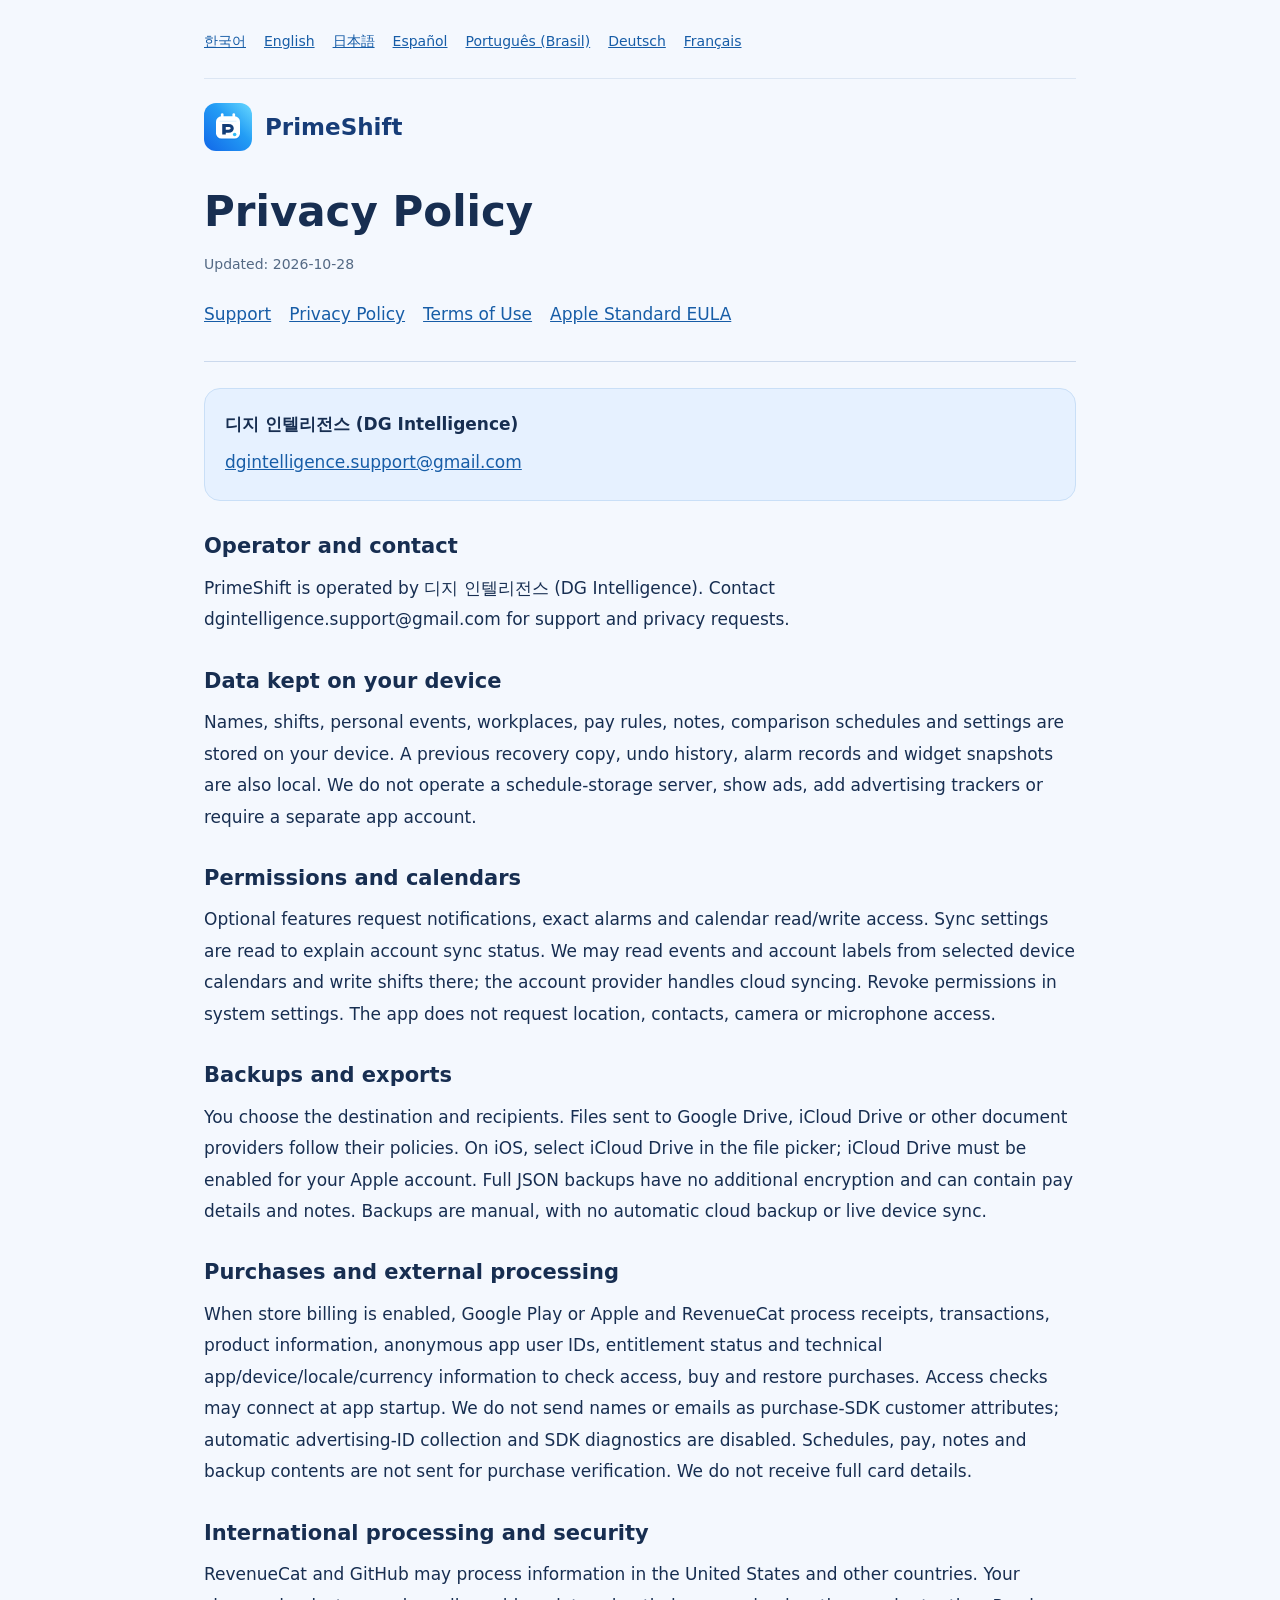
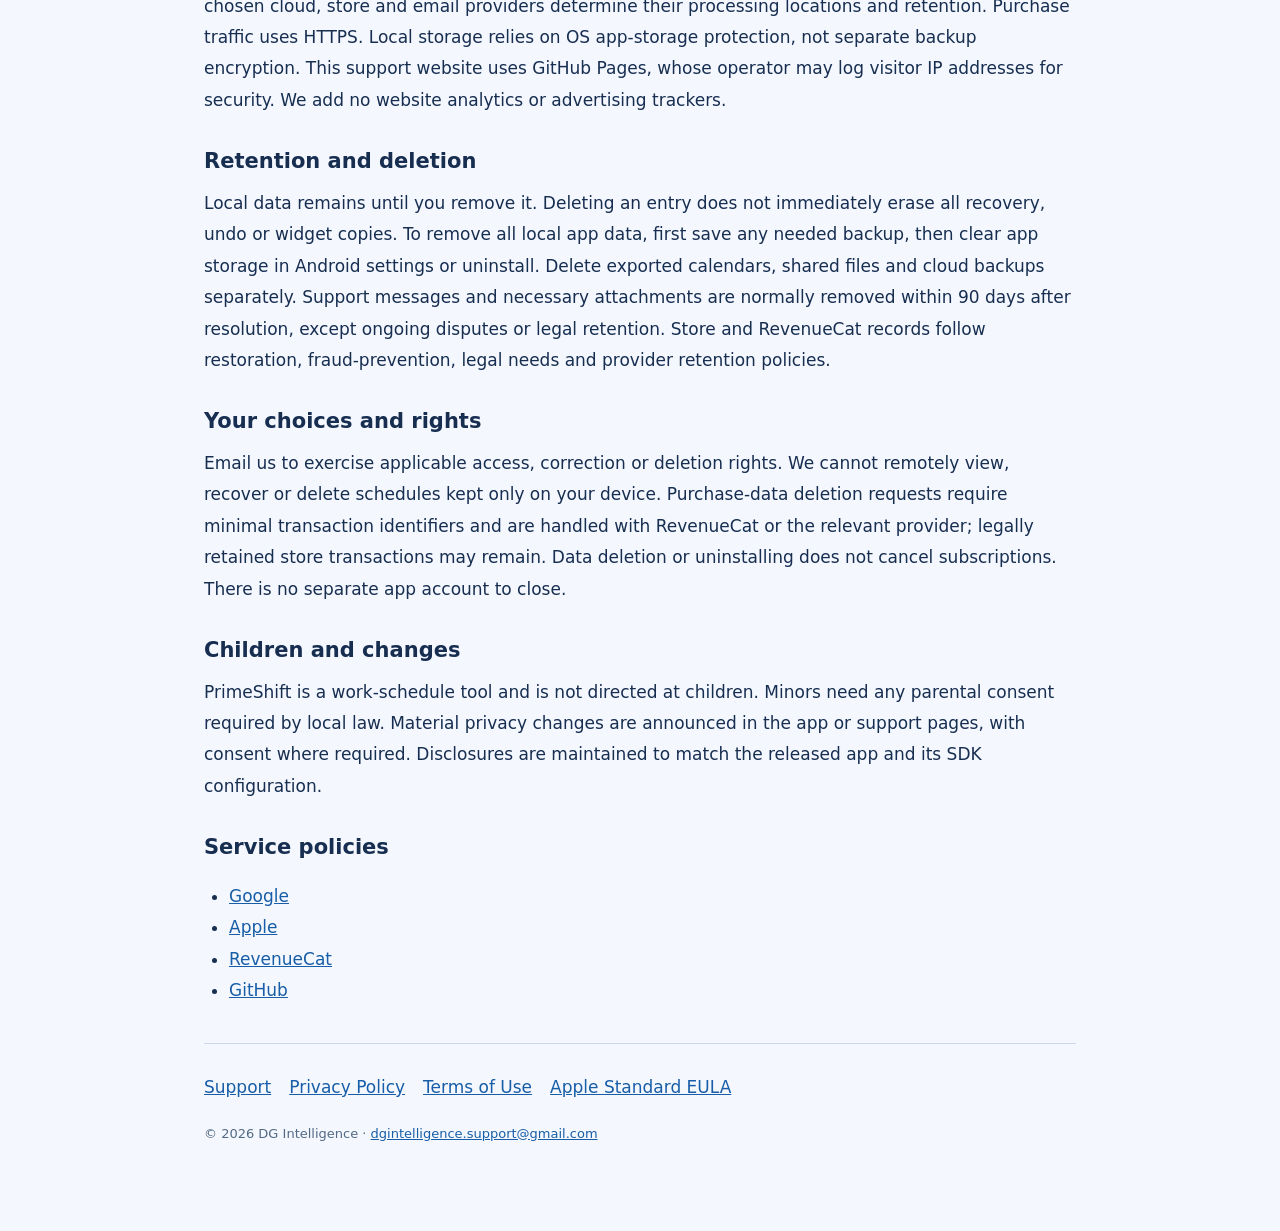
==== commit 30513d9a: "Update seven-language purchase support and release privacy wording" ====
--- a/privacy.html
+++ b/privacy.html
@@ -1,8 +1,8 @@
 <!doctype html>
-<html lang="en"><head><meta charset="utf-8"><meta name="viewport" content="width=device-width,initial-scale=1"><meta name="referrer" content="no-referrer"><meta name="description" content="PrimeShift support, privacy and terms. Operated by DG Intelligence."><title>PrimeShift · Privacy Policy</title><link rel="icon" href="icon.svg" type="image/svg+xml"><link rel="stylesheet" href="style.css"><script src="site.js" defer></script></head><body><main><nav class="languages" aria-label="Language"><a href="privacy.html?lang=ko" lang="ko" hreflang="ko">한국어</a><a href="privacy.html?lang=en" lang="en" hreflang="en">English</a><a href="privacy.html?lang=ja" lang="ja" hreflang="ja">日本語</a><a href="privacy.html?lang=es" lang="es" hreflang="es">Español</a><a href="privacy.html?lang=pt-BR" lang="pt-BR" hreflang="pt-BR">Português (Brasil)</a><a href="privacy.html?lang=de" lang="de" hreflang="de">Deutsch</a><a href="privacy.html?lang=fr" lang="fr" hreflang="fr">Français</a></nav><article data-lang="ko" lang="ko" hidden><header><a class="brand" href="index.html?lang=ko"><img src="icon.svg" alt="" width="48" height="48">PrimeShift</a><h1>개인정보처리방침</h1><p class="date">최종 업데이트: 2026-10-28</p><nav class="pages" aria-label="PrimeShift"><a href="index.html?lang=ko">고객지원</a><a href="privacy.html?lang=ko">개인정보처리방침</a><a href="terms.html?lang=ko">이용약관</a><a href="https://www.apple.com/legal/internet-services/itunes/dev/stdeula/">Apple Standard EULA</a></nav></header><div class="contact"><b>디지 인텔리전스 (DG Intelligence)</b><a href="mailto:dgintelligence.support@gmail.com">dgintelligence.support@gmail.com</a></div><section><h2>운영자와 문의</h2><p>프라임시프트(PrimeShift)의 운영자는 디지 인텔리전스(DG Intelligence)입니다. 개인정보 관련 요청과 고객지원은 dgintelligence.support@gmail.com으로 접수합니다.</p></section><section><h2>기기에 보관하는 정보</h2><p>이름·근무 일정·개인 일정·근무처·급여 규칙·메모·함께 보기 데이터·설정은 사용자 기기에 저장합니다. 복구용 직전 저장본, 실행 취소 기록, 알람 예약·재생 기록과 위젯 표시용 사본도 기기에 보관합니다. 운영자의 일정 보관 서버, 광고, 광고 추적 및 별도 앱 회원가입은 없습니다.</p></section><section><h2>권한과 캘린더</h2><p>선택 기능을 사용할 때 알림·정확한 알람·캘린더 읽기와 쓰기 권한을 요청합니다. 동기화 설정은 상태 안내에 사용합니다. 선택한 기기 캘린더의 일정과 계정 표시를 읽고 근무를 반영할 수 있으며, 클라우드 동기화는 해당 계정 제공자가 처리합니다. 권한은 시스템 설정에서 철회할 수 있습니다. 위치·연락처·카메라·마이크 권한은 요청하지 않습니다.</p></section><section><h2>백업과 내보내기</h2><p>사용자가 저장 위치와 공유 대상을 직접 선택합니다. Google Drive·iCloud Drive 등 문서 제공자나 다른 앱으로 보낸 파일은 해당 서비스의 정책을 따릅니다. iOS에서는 파일 저장창에서 iCloud Drive를 선택할 수 있으며 Apple 계정의 iCloud Drive 활성화가 필요합니다. JSON 전체 백업은 별도로 암호화하지 않으며 급여·메모가 포함될 수 있습니다. 백업은 수동이며 자동 클라우드 백업·실시간 기기 간 동기화는 제공하지 않습니다.</p></section><section><h2>구매 기능과 외부 처리</h2><p>스토어 구매 기능이 활성화된 배포본은 이용권 확인·구매·복원을 위해 Google Play 또는 Apple과 RevenueCat을 사용합니다. 영수증·거래 및 상품 정보, 익명 앱 이용자 ID, 이용권 상태와 앱·기기·지역·통화 등 서비스 기술 정보가 처리될 수 있습니다. 구매 기능 활성화 시 앱 시작의 이용권 확인에도 연결될 수 있습니다. 이름·이메일을 구매 SDK의 사용자 속성으로 보내지 않고 광고 식별자 자동 수집과 SDK 진단 전송은 꺼 둡니다. 일정·급여·메모·백업 내용은 구매 검증 서비스로 보내지 않습니다. 전체 카드정보는 앱이나 운영자가 받지 않습니다. 결제 준비용 버전은 구매 SDK를 활성화하지 않고 실제 결제를 제공하지 않습니다.</p></section><section><h2>국외 처리와 보안</h2><p>RevenueCat과 GitHub 등 외부 서비스는 미국 등 국외에서 정보를 처리할 수 있습니다. 선택한 클라우드·스토어·이메일 서비스의 처리 지역과 보존 정책은 각 제공자가 정합니다. 구매 통신은 HTTPS를 사용합니다. 기기 저장은 운영체제의 앱 저장소 보호를 이용하며 별도의 백업 파일 암호화를 의미하지 않습니다. 지원 웹사이트는 GitHub Pages로 제공되며 GitHub가 보안을 위해 방문 IP 등을 기록할 수 있습니다. 운영자가 웹 분석·광고 추적기를 추가하지 않습니다.</p></section><section><h2>보존과 삭제</h2><p>기기 정보는 사용자가 삭제할 때까지 보관합니다. 앱의 일정 삭제만으로 직전 저장본·실행 취소·위젯 사본 전체가 즉시 지워지는 것은 아닙니다. 모든 로컬 정보를 지우려면 먼저 필요한 백업을 저장한 뒤 Android 설정에서 앱 저장공간·데이터 삭제 또는 앱 삭제를 이용하세요. 클라우드 백업·공유 파일·내보낸 캘린더 사본은 해당 서비스에서 따로 삭제해야 합니다. 문의 이메일과 필요한 첨부는 해결 후 90일 이내 정리하되, 진행 중인 분쟁이나 법적 보존 의무가 있으면 필요한 기간 보관합니다. 스토어·RevenueCat의 구매 기록은 복원·부정 이용 방지·법적 의무와 제공자의 보존 정책에 따라 처리됩니다.</p></section><section><h2>권리와 요청</h2><p>열람·정정·삭제 등 적용되는 개인정보 권리는 지원 이메일로 요청할 수 있습니다. 로컬 일정은 운영자가 보유하지 않아 원격 조회·복구·삭제할 수 없습니다. 구매 검증 정보 삭제 요청은 필요한 최소한의 거래 식별 정보로 확인해 RevenueCat 등에서 처리하며, 스토어가 법적으로 보관해야 하는 거래 기록까지 삭제된다고 보장하지 않습니다. 삭제 요청이나 앱 삭제는 구독 해지가 아닙니다. 별도 앱 계정이 없어 앱 계정 탈퇴 절차도 없습니다.</p></section><section><h2>아동과 정책 변경</h2><p>근무 일정 관리용으로 설계했으며 아동을 대상으로 하지 않습니다. 미성년자는 적용 법령에 필요한 보호자 동의를 받아야 합니다. 중요한 개인정보 처리 변경은 앱 또는 지원 페이지에 알리고, 법령상 필요한 동의를 받습니다. 이 정책과 실제 배포본의 SDK 설정·스토어 공개 내용이 일치하도록 관리합니다.</p></section><section><h2>관련 서비스 정책</h2><ul><li><a href="https://policies.google.com/privacy" rel="noopener noreferrer" target="_blank">Google</a></li><li><a href="https://www.apple.com/legal/privacy/" rel="noopener noreferrer" target="_blank">Apple</a></li><li><a href="https://www.revenuecat.com/privacy/" rel="noopener noreferrer" target="_blank">RevenueCat</a></li><li><a href="https://docs.github.com/en/site-policy/privacy-policies/github-general-privacy-statement" rel="noopener noreferrer" target="_blank">GitHub</a></li></ul></section><footer><nav class="pages" aria-label="PrimeShift"><a href="index.html?lang=ko">고객지원</a><a href="privacy.html?lang=ko">개인정보처리방침</a><a href="terms.html?lang=ko">이용약관</a><a href="https://www.apple.com/legal/internet-services/itunes/dev/stdeula/">Apple Standard EULA</a></nav><p>© 2026 DG Intelligence · <a href="mailto:dgintelligence.support@gmail.com">dgintelligence.support@gmail.com</a></p></footer></article>
-<article data-lang="en" lang="en"><header><a class="brand" href="index.html?lang=en"><img src="icon.svg" alt="" width="48" height="48">PrimeShift</a><h1>Privacy Policy</h1><p class="date">Updated: 2026-10-28</p><nav class="pages" aria-label="PrimeShift"><a href="index.html?lang=en">Support</a><a href="privacy.html?lang=en">Privacy Policy</a><a href="terms.html?lang=en">Terms of Use</a><a href="https://www.apple.com/legal/internet-services/itunes/dev/stdeula/">Apple Standard EULA</a></nav></header><div class="contact"><b>디지 인텔리전스 (DG Intelligence)</b><a href="mailto:dgintelligence.support@gmail.com">dgintelligence.support@gmail.com</a></div><section><h2>Operator and contact</h2><p>PrimeShift is operated by 디지 인텔리전스 (DG Intelligence). Contact dgintelligence.support@gmail.com for support and privacy requests.</p></section><section><h2>Data kept on your device</h2><p>Names, shifts, personal events, workplaces, pay rules, notes, comparison schedules and settings are stored on your device. A previous recovery copy, undo history, alarm records and widget snapshots are also local. We do not operate a schedule-storage server, show ads, add advertising trackers or require a separate app account.</p></section><section><h2>Permissions and calendars</h2><p>Optional features request notifications, exact alarms and calendar read/write access. Sync settings are read to explain account sync status. We may read events and account labels from selected device calendars and write shifts there; the account provider handles cloud syncing. Revoke permissions in system settings. The app does not request location, contacts, camera or microphone access.</p></section><section><h2>Backups and exports</h2><p>You choose the destination and recipients. Files sent to Google Drive, iCloud Drive or other document providers follow their policies. On iOS, select iCloud Drive in the file picker; iCloud Drive must be enabled for your Apple account. Full JSON backups have no additional encryption and can contain pay details and notes. Backups are manual, with no automatic cloud backup or live device sync.</p></section><section><h2>Purchases and external processing</h2><p>When store billing is enabled, Google Play or Apple and RevenueCat process receipts, transactions, product information, anonymous app user IDs, entitlement status and technical app/device/locale/currency information to check access, buy and restore purchases. Access checks may connect at app startup. We do not send names or emails as purchase-SDK customer attributes; automatic advertising-ID collection and SDK diagnostics are disabled. Schedules, pay, notes and backup contents are not sent for purchase verification. We do not receive full card details. Preparation builds keep purchase SDK initialization and checkout disabled.</p></section><section><h2>International processing and security</h2><p>RevenueCat and GitHub may process information in the United States and other countries. Your chosen cloud, store and email providers determine their processing locations and retention. Purchase traffic uses HTTPS. Local storage relies on OS app-storage protection, not separate backup encryption. This support website uses GitHub Pages, whose operator may log visitor IP addresses for security. We add no website analytics or advertising trackers.</p></section><section><h2>Retention and deletion</h2><p>Local data remains until you remove it. Deleting an entry does not immediately erase all recovery, undo or widget copies. To remove all local app data, first save any needed backup, then clear app storage in Android settings or uninstall. Delete exported calendars, shared files and cloud backups separately. Support messages and necessary attachments are normally removed within 90 days after resolution, except ongoing disputes or legal retention. Store and RevenueCat records follow restoration, fraud-prevention, legal needs and provider retention policies.</p></section><section><h2>Your choices and rights</h2><p>Email us to exercise applicable access, correction or deletion rights. We cannot remotely view, recover or delete schedules kept only on your device. Purchase-data deletion requests require minimal transaction identifiers and are handled with RevenueCat or the relevant provider; legally retained store transactions may remain. Data deletion or uninstalling does not cancel subscriptions. There is no separate app account to close.</p></section><section><h2>Children and changes</h2><p>PrimeShift is a work-schedule tool and is not directed at children. Minors need any parental consent required by local law. Material privacy changes are announced in the app or support pages, with consent where required. Disclosures are maintained to match the released app and its SDK configuration.</p></section><section><h2>Service policies</h2><ul><li><a href="https://policies.google.com/privacy" rel="noopener noreferrer" target="_blank">Google</a></li><li><a href="https://www.apple.com/legal/privacy/" rel="noopener noreferrer" target="_blank">Apple</a></li><li><a href="https://www.revenuecat.com/privacy/" rel="noopener noreferrer" target="_blank">RevenueCat</a></li><li><a href="https://docs.github.com/en/site-policy/privacy-policies/github-general-privacy-statement" rel="noopener noreferrer" target="_blank">GitHub</a></li></ul></section><footer><nav class="pages" aria-label="PrimeShift"><a href="index.html?lang=en">Support</a><a href="privacy.html?lang=en">Privacy Policy</a><a href="terms.html?lang=en">Terms of Use</a><a href="https://www.apple.com/legal/internet-services/itunes/dev/stdeula/">Apple Standard EULA</a></nav><p>© 2026 DG Intelligence · <a href="mailto:dgintelligence.support@gmail.com">dgintelligence.support@gmail.com</a></p></footer></article>
-<article data-lang="ja" lang="ja" hidden><header><a class="brand" href="index.html?lang=ja"><img src="icon.svg" alt="" width="48" height="48">PrimeShift</a><h1>プライバシーポリシー</h1><p class="date">最終更新日：2026年10月28日</p><nav class="pages" aria-label="PrimeShift"><a href="index.html?lang=ja">サポート</a><a href="privacy.html?lang=ja">プライバシーポリシー</a><a href="terms.html?lang=ja">利用規約</a><a href="https://www.apple.com/legal/internet-services/itunes/dev/stdeula/">Apple Standard EULA</a></nav></header><div class="contact"><b>디지 인텔리전스 (DG Intelligence)</b><a href="mailto:dgintelligence.support@gmail.com">dgintelligence.support@gmail.com</a></div><section><h2>運営者とお問い合わせ</h2><p>PrimeShiftの運営者はディジ インテリジェンス（디지 인텔리전스 / DG Intelligence）です。サポート・個人情報に関するご連絡先は dgintelligence.support@gmail.com です。</p></section><section><h2>端末内のデータ</h2><p>名前、勤務・個人予定、勤務先、給与ルール、メモ、比較用シフト、設定は端末内に保存します。復旧用の直前データ、取り消し履歴、アラーム記録、ウィジェット用データも端末内に保存します。運営者による予定保存サーバー、広告・広告追跡、独自のアプリ会員登録はありません。</p></section><section><h2>権限とカレンダー</h2><p>任意の機能で通知、正確なアラーム、カレンダーの読み書き権限を求めます。同期設定は状態の案内に利用します。選択した端末カレンダーの予定・アカウント表示を読み、勤務を書き込めます。クラウド同期はアカウント提供者が処理します。権限は端末設定で取り消せます。位置・連絡先・カメラ・マイク権限は求めません。</p></section><section><h2>バックアップと書き出し</h2><p>保存先や共有先は利用者が選びます。Google Drive・iCloud Driveなどの提供者に送るファイルには各社の方針が適用されます。iOSの保存画面でiCloud Driveを選ぶにはAppleアカウントで有効にする必要があります。JSONバックアップは個別に暗号化せず給与・メモを含む場合があります。手動保存であり、自動クラウド保存・リアルタイム端末同期ではありません。</p></section><section><h2>購入に関する処理</h2><p>課金が有効な配布版ではGoogle PlayまたはAppleとRevenueCatが、購入確認・復元のため領収情報、取引・商品情報、匿名アプリ利用者ID、利用権、アプリ・端末・地域・通貨などの技術情報を処理する場合があります。起動時の利用権確認でも通信する場合があります。氏名・メールを購入SDKの顧客属性として送らず、広告ID自動収集とSDK診断送信は無効です。予定・給与・メモ・バックアップ本文は購入検証に送りません。カード情報全体は受け取りません。準備版は購入SDK初期化と決済を無効にしています。</p></section><section><h2>国外処理と安全性</h2><p>RevenueCat、GitHubなどは米国等で処理する場合があります。選択したクラウド・ストア・メールの処理地域や保存期間は各提供者によります。購入通信はHTTPSを利用します。端末内保存はOSの保護を使い、バックアップの個別暗号化を意味しません。支援サイトはGitHub Pagesを使い、GitHubが安全管理のためIP等を記録する場合があります。独自のウェブ解析・広告追跡は追加しません。</p></section><section><h2>保存と削除</h2><p>端末データは利用者が削除するまで保存します。予定の削除だけで復旧・取り消し・ウィジェットの全コピーが直ちに消えるわけではありません。必要なバックアップ後、Android設定のアプリデータ消去またはアンインストールで全ローカル情報を削除できます。クラウド・共有ファイル・書き出した予定は別途削除してください。問い合わせと必要な添付は原則解決後90日以内に整理しますが、紛争や法定保存は除きます。購入記録は復元、不正防止、法令と提供者の保存方針に従います。</p></section><section><h2>権利とご依頼</h2><p>適用される開示・訂正・削除の権利は支援メールへご依頼ください。端末内だけの予定を運営者が遠隔閲覧・復旧・削除することはできません。購入データの削除は必要最小限の取引識別情報で確認して提供者と処理しますが、法定保存されるストア記録の消去は保証しません。削除やアンインストールは購読解約ではありません。独自アカウントがないため退会手続きもありません。</p></section><section><h2>子どもと変更</h2><p>勤務予定管理用であり子どもを対象にしていません。未成年者には法令上必要な保護者同意が必要です。重要な変更はアプリまたは支援ページで知らせ、必要な同意を得ます。公開内容を実際の配布版とSDK設定に合わせて管理します。</p></section><section><h2>関連サービスの方針</h2><ul><li><a href="https://policies.google.com/privacy" rel="noopener noreferrer" target="_blank">Google</a></li><li><a href="https://www.apple.com/legal/privacy/" rel="noopener noreferrer" target="_blank">Apple</a></li><li><a href="https://www.revenuecat.com/privacy/" rel="noopener noreferrer" target="_blank">RevenueCat</a></li><li><a href="https://docs.github.com/en/site-policy/privacy-policies/github-general-privacy-statement" rel="noopener noreferrer" target="_blank">GitHub</a></li></ul></section><footer><nav class="pages" aria-label="PrimeShift"><a href="index.html?lang=ja">サポート</a><a href="privacy.html?lang=ja">プライバシーポリシー</a><a href="terms.html?lang=ja">利用規約</a><a href="https://www.apple.com/legal/internet-services/itunes/dev/stdeula/">Apple Standard EULA</a></nav><p>© 2026 DG Intelligence · <a href="mailto:dgintelligence.support@gmail.com">dgintelligence.support@gmail.com</a></p></footer></article>
-<article data-lang="es" lang="es" hidden><header><a class="brand" href="index.html?lang=es"><img src="icon.svg" alt="" width="48" height="48">PrimeShift</a><h1>Política de privacidad</h1><p class="date">Actualizado: 2026-10-28</p><nav class="pages" aria-label="PrimeShift"><a href="index.html?lang=es">Soporte</a><a href="privacy.html?lang=es">Política de privacidad</a><a href="terms.html?lang=es">Condiciones de uso</a><a href="https://www.apple.com/legal/internet-services/itunes/dev/stdeula/">Apple Standard EULA</a></nav></header><div class="contact"><b>디지 인텔리전스 (DG Intelligence)</b><a href="mailto:dgintelligence.support@gmail.com">dgintelligence.support@gmail.com</a></div><section><h2>Responsable y contacto</h2><p>PrimeShift está operada por 디지 인텔리전스 (DG Intelligence). Contacto de soporte y privacidad: dgintelligence.support@gmail.com.</p></section><section><h2>Datos en el dispositivo</h2><p>El nombre, turnos, citas, centros de trabajo, reglas salariales, notas, calendarios comparados y ajustes se guardan localmente. También la copia anterior de recuperación, el historial de deshacer, registros de alarmas y vistas del widget. No tenemos servidor de agendas, anuncios, rastreadores publicitarios ni una cuenta propia obligatoria.</p></section><section><h2>Permisos y calendarios</h2><p>Las funciones opcionales piden notificaciones, alarmas exactas y lectura/escritura del calendario. Leemos ajustes de sincronización para informar del estado. Podemos leer eventos y etiquetas de cuenta de calendarios elegidos y añadir turnos; el proveedor gestiona la sincronización en la nube. Revoca permisos en los ajustes del sistema. No pedimos ubicación, contactos, cámara ni micrófono.</p></section><section><h2>Copias y exportaciones</h2><p>Tú eliges destino y destinatarios. Los archivos enviados a Google Drive, iCloud Drive u otros proveedores siguen sus políticas. En iOS, selecciona iCloud Drive en el selector; debe estar activado en tu cuenta Apple. La copia JSON no tiene cifrado adicional y puede contener salarios y notas. Las copias son manuales, sin copia automática ni sincronización instantánea.</p></section><section><h2>Compras y servicios externos</h2><p>Con los pagos habilitados, Google Play o Apple y RevenueCat pueden tratar recibos, transacciones, productos, ID anónimo de usuario, acceso Pro y datos técnicos de app, dispositivo, configuración regional y moneda. También puede haber consultas de acceso al iniciar. No enviamos nombres ni correos como atributos del SDK; la recopilación automática de ID publicitario y los diagnósticos están desactivados. No enviamos turnos, salarios, notas ni copias para verificar compras. No recibimos datos completos de tarjeta. Las versiones preparatorias no inicializan el SDK de compra ni permiten pagar.</p></section><section><h2>Tratamiento internacional y seguridad</h2><p>RevenueCat y GitHub pueden tratar datos en Estados Unidos y otros países. Cada proveedor de nube, tienda o correo determina sus lugares y plazos. Las compras usan HTTPS; el almacenamiento local utiliza la protección del sistema, no cifrado adicional del archivo. GitHub Pages aloja este sitio y puede registrar IP por seguridad. No añadimos analítica web ni rastreadores publicitarios.</p></section><section><h2>Conservación y eliminación</h2><p>Los datos locales duran hasta que los borres. Borrar un turno no elimina inmediatamente todas las copias de recuperación, deshacer o widgets. Tras guardar lo necesario, borra los datos de la app en Android o desinstálala para quitarlos todos. Elimina aparte las copias, archivos compartidos y eventos exportados. Normalmente retiramos consultas y adjuntos necesarios antes de 90 días tras resolverlas, salvo litigios u obligación legal. Los registros de compra siguen necesidades de restauración, prevención de fraude, ley y políticas del proveedor.</p></section><section><h2>Derechos y solicitudes</h2><p>Solicita acceso, rectificación o supresión aplicables por correo. No podemos consultar, recuperar ni borrar remotamente las agendas locales. Para borrar datos de compra pedimos identificadores mínimos y tramitamos con el proveedor; no garantizamos borrar transacciones que la tienda deba conservar legalmente. Borrar datos o desinstalar no cancela suscripciones. No hay cuenta propia que cerrar.</p></section><section><h2>Menores y cambios</h2><p>La app es una herramienta de agenda laboral y no se dirige a niños. Los menores necesitan los consentimientos exigidos por su legislación. Anunciamos cambios importantes en la app o soporte y pedimos consentimiento cuando proceda. Mantenemos las declaraciones acordes con la versión distribuida y sus SDK.</p></section><section><h2>Políticas de los servicios</h2><ul><li><a href="https://policies.google.com/privacy" rel="noopener noreferrer" target="_blank">Google</a></li><li><a href="https://www.apple.com/legal/privacy/" rel="noopener noreferrer" target="_blank">Apple</a></li><li><a href="https://www.revenuecat.com/privacy/" rel="noopener noreferrer" target="_blank">RevenueCat</a></li><li><a href="https://docs.github.com/en/site-policy/privacy-policies/github-general-privacy-statement" rel="noopener noreferrer" target="_blank">GitHub</a></li></ul></section><footer><nav class="pages" aria-label="PrimeShift"><a href="index.html?lang=es">Soporte</a><a href="privacy.html?lang=es">Política de privacidad</a><a href="terms.html?lang=es">Condiciones de uso</a><a href="https://www.apple.com/legal/internet-services/itunes/dev/stdeula/">Apple Standard EULA</a></nav><p>© 2026 DG Intelligence · <a href="mailto:dgintelligence.support@gmail.com">dgintelligence.support@gmail.com</a></p></footer></article>
-<article data-lang="pt-BR" lang="pt-BR" hidden><header><a class="brand" href="index.html?lang=pt-BR"><img src="icon.svg" alt="" width="48" height="48">PrimeShift</a><h1>Política de Privacidade</h1><p class="date">Atualizado: 2026-10-28</p><nav class="pages" aria-label="PrimeShift"><a href="index.html?lang=pt-BR">Suporte</a><a href="privacy.html?lang=pt-BR">Política de Privacidade</a><a href="terms.html?lang=pt-BR">Termos de Uso</a><a href="https://www.apple.com/legal/internet-services/itunes/dev/stdeula/">Apple Standard EULA</a></nav></header><div class="contact"><b>디지 인텔리전스 (DG Intelligence)</b><a href="mailto:dgintelligence.support@gmail.com">dgintelligence.support@gmail.com</a></div><section><h2>Responsável e contato</h2><p>O PrimeShift é operado por 디지 인텔리전스 (DG Intelligence). Suporte e solicitações de privacidade: dgintelligence.support@gmail.com.</p></section><section><h2>Dados no dispositivo</h2><p>Nome, turnos, compromissos, locais de trabalho, regras de remuneração, notas, escalas comparadas e ajustes ficam no aparelho. A cópia anterior de recuperação, histórico de desfazer, registros de alarme e dados do widget também são locais. Não operamos servidor de agendas, anúncios, rastreadores publicitários nem cadastro próprio obrigatório.</p></section><section><h2>Permissões e calendários</h2><p>Recursos opcionais pedem notificações, alarmes exatos e leitura/escrita do calendário. Consultamos ajustes de sincronização para informar o estado. Podemos ler eventos e rótulos de conta dos calendários escolhidos e gravar turnos; o provedor sincroniza com a nuvem. Revogue permissões nos ajustes do sistema. Não pedimos localização, contatos, câmera ou microfone.</p></section><section><h2>Backups e exportações</h2><p>Você escolhe destino e destinatários. Arquivos enviados ao Google Drive, iCloud Drive ou outros provedores seguem suas políticas. No iOS, selecione iCloud Drive no seletor; ele precisa estar ativado na conta Apple. O backup JSON não recebe criptografia adicional e pode conter remuneração e notas. Os backups são manuais, sem cópia automática nem sincronização ao vivo.</p></section><section><h2>Compras e processamento externo</h2><p>Com cobrança ativa, Google Play ou Apple e RevenueCat podem processar recibos, transações, produtos, ID anônimo de usuário, acesso e dados técnicos de app, aparelho, localidade e moeda. A verificação de acesso também pode conectar ao iniciar. Não enviamos nome ou e-mail como atributos do SDK; coleta automática de ID publicitário e diagnósticos estão desativados. Não enviamos escalas, remuneração, notas ou backups para validar compras. Não recebemos dados completos de cartão. Versões preparatórias não inicializam o SDK de compra nem permitem pagar.</p></section><section><h2>Transferência internacional e segurança</h2><p>RevenueCat e GitHub podem tratar informações nos EUA e em outros países. Provedores de nuvem, loja e e-mail definem seus locais e prazos. Compras usam HTTPS. Dados locais usam a proteção do sistema, sem significar criptografia própria do backup. O site usa GitHub Pages, que pode registrar IP por segurança. Não adicionamos análise de navegação ou rastreadores publicitários.</p></section><section><h2>Retenção e exclusão</h2><p>Os dados locais ficam até você removê-los. Excluir um turno não apaga imediatamente todas as cópias de recuperação, desfazer e widget. Após salvar o necessário, limpe os dados do app nos ajustes Android ou desinstale para remover todos os dados locais. Exclua separadamente backups, arquivos compartilhados e eventos exportados. Mensagens de suporte e anexos necessários normalmente são removidos em até 90 dias após a solução, salvo disputa ou obrigação legal. Compras seguem necessidades de restauração, prevenção de fraude, lei e políticas dos provedores.</p></section><section><h2>Direitos e solicitações</h2><p>Solicite acesso, correção ou exclusão aplicáveis pelo e-mail. Não podemos consultar, recuperar ou excluir remotamente agendas só locais. Para excluir dados de compra, verificamos identificadores mínimos e tratamos com o provedor; registros que a loja deva manter por lei podem permanecer. Excluir dados ou desinstalar não cancela assinaturas. Não existe conta própria a encerrar.</p></section><section><h2>Crianças e alterações</h2><p>O app é voltado à organização do trabalho, não a crianças. Menores precisam do consentimento exigido pela lei local. Avisamos mudanças relevantes no app ou suporte e pedimos consentimento quando necessário. Mantemos as declarações de acordo com o app distribuído e seus SDKs.</p></section><section><h2>Políticas dos serviços</h2><ul><li><a href="https://policies.google.com/privacy" rel="noopener noreferrer" target="_blank">Google</a></li><li><a href="https://www.apple.com/legal/privacy/" rel="noopener noreferrer" target="_blank">Apple</a></li><li><a href="https://www.revenuecat.com/privacy/" rel="noopener noreferrer" target="_blank">RevenueCat</a></li><li><a href="https://docs.github.com/en/site-policy/privacy-policies/github-general-privacy-statement" rel="noopener noreferrer" target="_blank">GitHub</a></li></ul></section><footer><nav class="pages" aria-label="PrimeShift"><a href="index.html?lang=pt-BR">Suporte</a><a href="privacy.html?lang=pt-BR">Política de Privacidade</a><a href="terms.html?lang=pt-BR">Termos de Uso</a><a href="https://www.apple.com/legal/internet-services/itunes/dev/stdeula/">Apple Standard EULA</a></nav><p>© 2026 DG Intelligence · <a href="mailto:dgintelligence.support@gmail.com">dgintelligence.support@gmail.com</a></p></footer></article>
-<article data-lang="de" lang="de" hidden><header><a class="brand" href="index.html?lang=de"><img src="icon.svg" alt="" width="48" height="48">PrimeShift</a><h1>Datenschutzerklärung</h1><p class="date">Aktualisiert: 2026-10-28</p><nav class="pages" aria-label="PrimeShift"><a href="index.html?lang=de">Support</a><a href="privacy.html?lang=de">Datenschutzerklärung</a><a href="terms.html?lang=de">Nutzungsbedingungen</a><a href="https://www.apple.com/legal/internet-services/itunes/dev/stdeula/">Apple Standard EULA</a></nav></header><div class="contact"><b>디지 인텔리전스 (DG Intelligence)</b><a href="mailto:dgintelligence.support@gmail.com">dgintelligence.support@gmail.com</a></div><section><h2>Verantwortlicher und Kontakt</h2><p>PrimeShift wird von 디지 인텔리전스 (DG Intelligence) betrieben. Support und Datenschutzanfragen: dgintelligence.support@gmail.com.</p></section><section><h2>Lokale Daten</h2><p>Name, Schichten, private Termine, Arbeitsorte, Vergütungsregeln, Notizen, Vergleichspläne und Einstellungen bleiben auf dem Gerät. Auch vorheriger Wiederherstellungsstand, Rückgängig-Verlauf, Alarmprotokolle und Widget-Kopien sind lokal. Wir betreiben keinen Terminserver, zeigen keine Werbung, setzen keine Werbetracker ein und verlangen kein eigenes App-Konto.</p></section><section><h2>Berechtigungen und Kalender</h2><p>Optionale Funktionen benötigen Benachrichtigungen, genaue Alarme und Kalender-Lese-/Schreibzugriff. Synchronisierungseinstellungen dienen der Statusanzeige. Gewählte Gerätekalender können einschließlich Kontobezeichnung gelesen und mit Schichten ergänzt werden; die Cloud-Synchronisierung übernimmt der Kontoanbieter. Berechtigungen lassen sich im System widerrufen. Standort, Kontakte, Kamera und Mikrofon werden nicht angefragt.</p></section><section><h2>Sicherungen und Export</h2><p>Ziel und Empfänger bestimmst du selbst. Für an Google Drive, iCloud Drive oder andere Anbieter gesendete Dateien gelten deren Regeln. Wähle unter iOS iCloud Drive im Dateidialog; es muss im Apple-Account aktiviert sein. JSON-Sicherungen sind nicht zusätzlich verschlüsselt und können Vergütung und Notizen enthalten. Die Sicherung erfolgt manuell, ohne automatische Cloud-Sicherung oder Live-Synchronisierung.</p></section><section><h2>Käufe und externe Verarbeitung</h2><p>Bei aktivierter Store-Abrechnung verarbeiten Google Play oder Apple und RevenueCat gegebenenfalls Belege, Transaktionen, Produkte, anonyme App-Nutzer-IDs, Nutzungsrechte und technische App-/Geräte-/Regions-/Währungsdaten für Prüfung, Kauf und Wiederherstellung. Prüfungen können beim Start verbinden. Namen und E-Mails werden nicht als SDK-Kundenattribute übermittelt; automatische Werbe-ID-Erfassung und SDK-Diagnosen sind deaktiviert. Pläne, Vergütung, Notizen und Sicherungsinhalte werden nicht zur Kaufprüfung gesendet. Vollständige Kartendaten erhalten wir nicht. Vorbereitungsfassungen aktivieren weder Kauf-SDK noch Zahlung.</p></section><section><h2>Auslandsverarbeitung und Sicherheit</h2><p>RevenueCat und GitHub können Daten in den USA und weiteren Ländern verarbeiten. Gewählte Cloud-, Store- und E-Mail-Anbieter bestimmen ihre Orte und Fristen. Kaufverbindungen nutzen HTTPS. Lokale Daten nutzen den App-Speicherschutz des Systems, keine zusätzliche Sicherungsverschlüsselung. GitHub Pages hostet diese Website und kann IP-Adressen zu Sicherheitszwecken protokollieren. Eigene Webanalysen oder Werbetracker werden nicht hinzugefügt.</p></section><section><h2>Aufbewahrung und Löschung</h2><p>Lokale Daten bleiben bis zur Entfernung. Ein gelöschter Termin entfernt nicht sofort alle Wiederherstellungs-, Rückgängig- oder Widget-Kopien. Nach nötiger Sicherung lösche den App-Speicher in Android oder deinstalliere für eine vollständige lokale Löschung. Externe Sicherungen, geteilte Dateien und exportierte Kalender sind separat zu löschen. Supportnachrichten und nötige Anhänge werden normalerweise binnen 90 Tagen nach Klärung entfernt, außer bei Streitfällen oder gesetzlichen Pflichten. Kaufdaten folgen Wiederherstellung, Betrugsprävention, gesetzlichen Anforderungen und Anbieterfristen.</p></section><section><h2>Rechte und Anfragen</h2><p>Anwendbare Auskunfts-, Berichtigungs- und Löschrechte kannst du per E-Mail ausüben. Rein lokale Pläne können wir nicht aus der Ferne einsehen, retten oder löschen. Kaufdatenlöschung wird mit minimalen Transaktionskennungen beim Anbieter bearbeitet; gesetzlich aufzubewahrende Store-Belege können bleiben. Datenlöschung oder Deinstallation kündigt kein Abo. Ein eigenes App-Konto zum Schließen besteht nicht.</p></section><section><h2>Kinder und Änderungen</h2><p>Die App dient der Arbeitsplanung und richtet sich nicht an Kinder. Minderjährige benötigen gesetzlich erforderliche Zustimmung. Wesentliche Änderungen werden in App oder Support angekündigt und nötige Einwilligungen eingeholt. Angaben werden an die veröffentlichte App und ihre SDK-Konfiguration angepasst.</p></section><section><h2>Richtlinien der Dienste</h2><ul><li><a href="https://policies.google.com/privacy" rel="noopener noreferrer" target="_blank">Google</a></li><li><a href="https://www.apple.com/legal/privacy/" rel="noopener noreferrer" target="_blank">Apple</a></li><li><a href="https://www.revenuecat.com/privacy/" rel="noopener noreferrer" target="_blank">RevenueCat</a></li><li><a href="https://docs.github.com/en/site-policy/privacy-policies/github-general-privacy-statement" rel="noopener noreferrer" target="_blank">GitHub</a></li></ul></section><footer><nav class="pages" aria-label="PrimeShift"><a href="index.html?lang=de">Support</a><a href="privacy.html?lang=de">Datenschutzerklärung</a><a href="terms.html?lang=de">Nutzungsbedingungen</a><a href="https://www.apple.com/legal/internet-services/itunes/dev/stdeula/">Apple Standard EULA</a></nav><p>© 2026 DG Intelligence · <a href="mailto:dgintelligence.support@gmail.com">dgintelligence.support@gmail.com</a></p></footer></article>
-<article data-lang="fr" lang="fr" hidden><header><a class="brand" href="index.html?lang=fr"><img src="icon.svg" alt="" width="48" height="48">PrimeShift</a><h1>Politique de confidentialité</h1><p class="date">Mise à jour : 2026-10-28</p><nav class="pages" aria-label="PrimeShift"><a href="index.html?lang=fr">Assistance</a><a href="privacy.html?lang=fr">Politique de confidentialité</a><a href="terms.html?lang=fr">Conditions d’utilisation</a><a href="https://www.apple.com/legal/internet-services/itunes/dev/stdeula/">Apple Standard EULA</a></nav></header><div class="contact"><b>디지 인텔리전스 (DG Intelligence)</b><a href="mailto:dgintelligence.support@gmail.com">dgintelligence.support@gmail.com</a></div><section><h2>Responsable et contact</h2><p>PrimeShift est exploitée par 디지 인텔리전스 (DG Intelligence). Assistance et demandes de confidentialité : dgintelligence.support@gmail.com.</p></section><section><h2>Données locales</h2><p>Nom, services, rendez-vous personnels, lieux de travail, règles de rémunération, notes, plannings comparés et réglages restent sur l’appareil. La copie précédente de récupération, l’historique d’annulation, les traces d’alarme et les vues du widget sont aussi locaux. Nous n’avons ni serveur de plannings, ni publicité ou traçage publicitaire, ni compte propre obligatoire.</p></section><section><h2>Autorisations et calendriers</h2><p>Les fonctions facultatives demandent notifications, alarmes exactes et accès lecture/écriture du calendrier. Les paramètres de synchronisation servent à informer de son état. Nous pouvons lire les événements et libellés de compte des calendriers choisis et y inscrire des services ; le fournisseur gère la synchronisation cloud. Révoquez les autorisations dans les réglages système. Aucune demande de localisation, contacts, caméra ou microphone.</p></section><section><h2>Sauvegardes et exportations</h2><p>Vous choisissez destination et destinataires. Les fichiers envoyés à Google Drive, iCloud Drive ou d’autres fournisseurs suivent leurs politiques. Sur iOS, choisissez iCloud Drive dans le sélecteur ; il doit être activé pour votre compte Apple. Les sauvegardes JSON ne sont pas chiffrées séparément et peuvent contenir rémunération et notes. La sauvegarde est manuelle, sans copie automatique ni synchronisation instantanée.</p></section><section><h2>Achats et traitements externes</h2><p>Lorsque les achats sont activés, Google Play ou Apple et RevenueCat peuvent traiter reçus, transactions, produits, ID anonyme d’utilisateur, droits Pro et informations techniques d’app, appareil, région et devise. Une vérification peut se connecter au démarrage. Nous ne transmettons ni nom ni e-mail comme attribut SDK ; collecte automatique d’identifiant publicitaire et diagnostics SDK sont désactivés. Plannings, salaires, notes et sauvegardes ne servent pas à vérifier les achats. Nous ne recevons pas les coordonnées complètes de carte. Les versions préparatoires n’initialisent pas le SDK d’achat et ne permettent pas de payer.</p></section><section><h2>Traitements internationaux et sécurité</h2><p>RevenueCat et GitHub peuvent traiter des informations aux États-Unis et ailleurs. Les fournisseurs de cloud, boutique et messagerie déterminent leurs lieux et durées. Les achats utilisent HTTPS. Le stockage local utilise la protection du système, sans chiffrement propre du fichier de sauvegarde. GitHub Pages héberge ce site et peut conserver des IP à des fins de sécurité. Nous n’ajoutons ni analyse web ni traceurs publicitaires.</p></section><section><h2>Conservation et suppression</h2><p>Les données locales restent jusqu’à leur suppression. Effacer un service ne supprime pas immédiatement toutes les copies de récupération, d’annulation ou du widget. Après sauvegarde, effacez le stockage de l’app dans Android ou désinstallez pour tout supprimer localement. Supprimez séparément sauvegardes, fichiers partagés et événements exportés. Les demandes d’assistance et pièces nécessaires sont normalement supprimées sous 90 jours après résolution, sauf litige ou obligation légale. Les achats suivent les besoins de restauration, lutte contre la fraude, la loi et les politiques des prestataires.</p></section><section><h2>Droits et demandes</h2><p>Exercez les droits applicables d’accès, correction ou suppression par e-mail. Nous ne pouvons consulter, récupérer ni supprimer à distance les plannings uniquement locaux. La suppression des données d’achat demande des identifiants minimaux et est traitée avec le prestataire ; les transactions légalement conservées par la boutique peuvent rester. Effacer les données ou désinstaller n’annule pas un abonnement. Il n’y a pas de compte propre à fermer.</p></section><section><h2>Enfants et modifications</h2><p>L’app organise le travail et ne s’adresse pas aux enfants. Les mineurs doivent obtenir le consentement exigé localement. Les changements importants sont annoncés dans l’app ou l’assistance, avec consentement si nécessaire. Nos déclarations sont adaptées à la version distribuée et à ses SDK.</p></section><section><h2>Politiques des services</h2><ul><li><a href="https://policies.google.com/privacy" rel="noopener noreferrer" target="_blank">Google</a></li><li><a href="https://www.apple.com/legal/privacy/" rel="noopener noreferrer" target="_blank">Apple</a></li><li><a href="https://www.revenuecat.com/privacy/" rel="noopener noreferrer" target="_blank">RevenueCat</a></li><li><a href="https://docs.github.com/en/site-policy/privacy-policies/github-general-privacy-statement" rel="noopener noreferrer" target="_blank">GitHub</a></li></ul></section><footer><nav class="pages" aria-label="PrimeShift"><a href="index.html?lang=fr">Assistance</a><a href="privacy.html?lang=fr">Politique de confidentialité</a><a href="terms.html?lang=fr">Conditions d’utilisation</a><a href="https://www.apple.com/legal/internet-services/itunes/dev/stdeula/">Apple Standard EULA</a></nav><p>© 2026 DG Intelligence · <a href="mailto:dgintelligence.support@gmail.com">dgintelligence.support@gmail.com</a></p></footer></article></main></body></html>
+<html lang="en"><head><meta charset="utf-8"><meta name="viewport" content="width=device-width,initial-scale=1"><meta name="referrer" content="no-referrer"><meta name="description" content="PrimeShift support, privacy and terms. Operated by DG Intelligence."><title>PrimeShift · Privacy Policy</title><link rel="icon" href="icon.svg" type="image/svg+xml"><link rel="stylesheet" href="style.css"><script src="site.js" defer></script></head><body><main><nav class="languages" aria-label="Language"><a href="privacy.html?lang=ko" lang="ko" hreflang="ko">한국어</a><a href="privacy.html?lang=en" lang="en" hreflang="en">English</a><a href="privacy.html?lang=ja" lang="ja" hreflang="ja">日本語</a><a href="privacy.html?lang=es" lang="es" hreflang="es">Español</a><a href="privacy.html?lang=pt-BR" lang="pt-BR" hreflang="pt-BR">Português (Brasil)</a><a href="privacy.html?lang=de" lang="de" hreflang="de">Deutsch</a><a href="privacy.html?lang=fr" lang="fr" hreflang="fr">Français</a></nav><article data-lang="ko" lang="ko" hidden><header><a class="brand" href="index.html?lang=ko"><img src="icon.svg" alt="" width="48" height="48">PrimeShift</a><h1>개인정보처리방침</h1><p class="date">최종 업데이트: 2026-10-28</p><nav class="pages" aria-label="PrimeShift"><a href="index.html?lang=ko">고객지원</a><a href="privacy.html?lang=ko">개인정보처리방침</a><a href="terms.html?lang=ko">이용약관</a><a href="https://www.apple.com/legal/internet-services/itunes/dev/stdeula/">Apple Standard EULA</a></nav></header><div class="contact"><b>디지 인텔리전스 (DG Intelligence)</b><a href="mailto:dgintelligence.support@gmail.com">dgintelligence.support@gmail.com</a></div><section><h2>운영자와 문의</h2><p>프라임시프트(PrimeShift)의 운영자는 디지 인텔리전스(DG Intelligence)입니다. 개인정보 관련 요청과 고객지원은 dgintelligence.support@gmail.com으로 접수합니다.</p></section><section><h2>기기에 보관하는 정보</h2><p>이름·근무 일정·개인 일정·근무처·급여 규칙·메모·함께 보기 데이터·설정은 사용자 기기에 저장합니다. 복구용 직전 저장본, 실행 취소 기록, 알람 예약·재생 기록과 위젯 표시용 사본도 기기에 보관합니다. 운영자의 일정 보관 서버, 광고, 광고 추적 및 별도 앱 회원가입은 없습니다.</p></section><section><h2>권한과 캘린더</h2><p>선택 기능을 사용할 때 알림·정확한 알람·캘린더 읽기와 쓰기 권한을 요청합니다. 동기화 설정은 상태 안내에 사용합니다. 선택한 기기 캘린더의 일정과 계정 표시를 읽고 근무를 반영할 수 있으며, 클라우드 동기화는 해당 계정 제공자가 처리합니다. 권한은 시스템 설정에서 철회할 수 있습니다. 위치·연락처·카메라·마이크 권한은 요청하지 않습니다.</p></section><section><h2>백업과 내보내기</h2><p>사용자가 저장 위치와 공유 대상을 직접 선택합니다. Google Drive·iCloud Drive 등 문서 제공자나 다른 앱으로 보낸 파일은 해당 서비스의 정책을 따릅니다. iOS에서는 파일 저장창에서 iCloud Drive를 선택할 수 있으며 Apple 계정의 iCloud Drive 활성화가 필요합니다. JSON 전체 백업은 별도로 암호화하지 않으며 급여·메모가 포함될 수 있습니다. 백업은 수동이며 자동 클라우드 백업·실시간 기기 간 동기화는 제공하지 않습니다.</p></section><section><h2>구매 기능과 외부 처리</h2><p>스토어 구매 기능이 활성화된 배포본은 이용권 확인·구매·복원을 위해 Google Play 또는 Apple과 RevenueCat을 사용합니다. 영수증·거래 및 상품 정보, 익명 앱 이용자 ID, 이용권 상태와 앱·기기·지역·통화 등 서비스 기술 정보가 처리될 수 있습니다. 구매 기능 활성화 시 앱 시작의 이용권 확인에도 연결될 수 있습니다. 이름·이메일을 구매 SDK의 사용자 속성으로 보내지 않고 광고 식별자 자동 수집과 SDK 진단 전송은 꺼 둡니다. 일정·급여·메모·백업 내용은 구매 검증 서비스로 보내지 않습니다. 전체 카드정보는 앱이나 운영자가 받지 않습니다.</p></section><section><h2>국외 처리와 보안</h2><p>RevenueCat과 GitHub 등 외부 서비스는 미국 등 국외에서 정보를 처리할 수 있습니다. 선택한 클라우드·스토어·이메일 서비스의 처리 지역과 보존 정책은 각 제공자가 정합니다. 구매 통신은 HTTPS를 사용합니다. 기기 저장은 운영체제의 앱 저장소 보호를 이용하며 별도의 백업 파일 암호화를 의미하지 않습니다. 지원 웹사이트는 GitHub Pages로 제공되며 GitHub가 보안을 위해 방문 IP 등을 기록할 수 있습니다. 운영자가 웹 분석·광고 추적기를 추가하지 않습니다.</p></section><section><h2>보존과 삭제</h2><p>기기 정보는 사용자가 삭제할 때까지 보관합니다. 앱의 일정 삭제만으로 직전 저장본·실행 취소·위젯 사본 전체가 즉시 지워지는 것은 아닙니다. 모든 로컬 정보를 지우려면 먼저 필요한 백업을 저장한 뒤 Android 설정에서 앱 저장공간·데이터 삭제 또는 앱 삭제를 이용하세요. 클라우드 백업·공유 파일·내보낸 캘린더 사본은 해당 서비스에서 따로 삭제해야 합니다. 문의 이메일과 필요한 첨부는 해결 후 90일 이내 정리하되, 진행 중인 분쟁이나 법적 보존 의무가 있으면 필요한 기간 보관합니다. 스토어·RevenueCat의 구매 기록은 복원·부정 이용 방지·법적 의무와 제공자의 보존 정책에 따라 처리됩니다.</p></section><section><h2>권리와 요청</h2><p>열람·정정·삭제 등 적용되는 개인정보 권리는 지원 이메일로 요청할 수 있습니다. 로컬 일정은 운영자가 보유하지 않아 원격 조회·복구·삭제할 수 없습니다. 구매 검증 정보 삭제 요청은 필요한 최소한의 거래 식별 정보로 확인해 RevenueCat 등에서 처리하며, 스토어가 법적으로 보관해야 하는 거래 기록까지 삭제된다고 보장하지 않습니다. 삭제 요청이나 앱 삭제는 구독 해지가 아닙니다. 별도 앱 계정이 없어 앱 계정 탈퇴 절차도 없습니다.</p></section><section><h2>아동과 정책 변경</h2><p>근무 일정 관리용으로 설계했으며 아동을 대상으로 하지 않습니다. 미성년자는 적용 법령에 필요한 보호자 동의를 받아야 합니다. 중요한 개인정보 처리 변경은 앱 또는 지원 페이지에 알리고, 법령상 필요한 동의를 받습니다. 이 정책과 실제 배포본의 SDK 설정·스토어 공개 내용이 일치하도록 관리합니다.</p></section><section><h2>관련 서비스 정책</h2><ul><li><a href="https://policies.google.com/privacy" rel="noopener noreferrer" target="_blank">Google</a></li><li><a href="https://www.apple.com/legal/privacy/" rel="noopener noreferrer" target="_blank">Apple</a></li><li><a href="https://www.revenuecat.com/privacy/" rel="noopener noreferrer" target="_blank">RevenueCat</a></li><li><a href="https://docs.github.com/en/site-policy/privacy-policies/github-general-privacy-statement" rel="noopener noreferrer" target="_blank">GitHub</a></li></ul></section><footer><nav class="pages" aria-label="PrimeShift"><a href="index.html?lang=ko">고객지원</a><a href="privacy.html?lang=ko">개인정보처리방침</a><a href="terms.html?lang=ko">이용약관</a><a href="https://www.apple.com/legal/internet-services/itunes/dev/stdeula/">Apple Standard EULA</a></nav><p>© 2026 DG Intelligence · <a href="mailto:dgintelligence.support@gmail.com">dgintelligence.support@gmail.com</a></p></footer></article>
+<article data-lang="en" lang="en"><header><a class="brand" href="index.html?lang=en"><img src="icon.svg" alt="" width="48" height="48">PrimeShift</a><h1>Privacy Policy</h1><p class="date">Updated: 2026-10-28</p><nav class="pages" aria-label="PrimeShift"><a href="index.html?lang=en">Support</a><a href="privacy.html?lang=en">Privacy Policy</a><a href="terms.html?lang=en">Terms of Use</a><a href="https://www.apple.com/legal/internet-services/itunes/dev/stdeula/">Apple Standard EULA</a></nav></header><div class="contact"><b>디지 인텔리전스 (DG Intelligence)</b><a href="mailto:dgintelligence.support@gmail.com">dgintelligence.support@gmail.com</a></div><section><h2>Operator and contact</h2><p>PrimeShift is operated by 디지 인텔리전스 (DG Intelligence). Contact dgintelligence.support@gmail.com for support and privacy requests.</p></section><section><h2>Data kept on your device</h2><p>Names, shifts, personal events, workplaces, pay rules, notes, comparison schedules and settings are stored on your device. A previous recovery copy, undo history, alarm records and widget snapshots are also local. We do not operate a schedule-storage server, show ads, add advertising trackers or require a separate app account.</p></section><section><h2>Permissions and calendars</h2><p>Optional features request notifications, exact alarms and calendar read/write access. Sync settings are read to explain account sync status. We may read events and account labels from selected device calendars and write shifts there; the account provider handles cloud syncing. Revoke permissions in system settings. The app does not request location, contacts, camera or microphone access.</p></section><section><h2>Backups and exports</h2><p>You choose the destination and recipients. Files sent to Google Drive, iCloud Drive or other document providers follow their policies. On iOS, select iCloud Drive in the file picker; iCloud Drive must be enabled for your Apple account. Full JSON backups have no additional encryption and can contain pay details and notes. Backups are manual, with no automatic cloud backup or live device sync.</p></section><section><h2>Purchases and external processing</h2><p>When store billing is enabled, Google Play or Apple and RevenueCat process receipts, transactions, product information, anonymous app user IDs, entitlement status and technical app/device/locale/currency information to check access, buy and restore purchases. Access checks may connect at app startup. We do not send names or emails as purchase-SDK customer attributes; automatic advertising-ID collection and SDK diagnostics are disabled. Schedules, pay, notes and backup contents are not sent for purchase verification. We do not receive full card details.</p></section><section><h2>International processing and security</h2><p>RevenueCat and GitHub may process information in the United States and other countries. Your chosen cloud, store and email providers determine their processing locations and retention. Purchase traffic uses HTTPS. Local storage relies on OS app-storage protection, not separate backup encryption. This support website uses GitHub Pages, whose operator may log visitor IP addresses for security. We add no website analytics or advertising trackers.</p></section><section><h2>Retention and deletion</h2><p>Local data remains until you remove it. Deleting an entry does not immediately erase all recovery, undo or widget copies. To remove all local app data, first save any needed backup, then clear app storage in Android settings or uninstall. Delete exported calendars, shared files and cloud backups separately. Support messages and necessary attachments are normally removed within 90 days after resolution, except ongoing disputes or legal retention. Store and RevenueCat records follow restoration, fraud-prevention, legal needs and provider retention policies.</p></section><section><h2>Your choices and rights</h2><p>Email us to exercise applicable access, correction or deletion rights. We cannot remotely view, recover or delete schedules kept only on your device. Purchase-data deletion requests require minimal transaction identifiers and are handled with RevenueCat or the relevant provider; legally retained store transactions may remain. Data deletion or uninstalling does not cancel subscriptions. There is no separate app account to close.</p></section><section><h2>Children and changes</h2><p>PrimeShift is a work-schedule tool and is not directed at children. Minors need any parental consent required by local law. Material privacy changes are announced in the app or support pages, with consent where required. Disclosures are maintained to match the released app and its SDK configuration.</p></section><section><h2>Service policies</h2><ul><li><a href="https://policies.google.com/privacy" rel="noopener noreferrer" target="_blank">Google</a></li><li><a href="https://www.apple.com/legal/privacy/" rel="noopener noreferrer" target="_blank">Apple</a></li><li><a href="https://www.revenuecat.com/privacy/" rel="noopener noreferrer" target="_blank">RevenueCat</a></li><li><a href="https://docs.github.com/en/site-policy/privacy-policies/github-general-privacy-statement" rel="noopener noreferrer" target="_blank">GitHub</a></li></ul></section><footer><nav class="pages" aria-label="PrimeShift"><a href="index.html?lang=en">Support</a><a href="privacy.html?lang=en">Privacy Policy</a><a href="terms.html?lang=en">Terms of Use</a><a href="https://www.apple.com/legal/internet-services/itunes/dev/stdeula/">Apple Standard EULA</a></nav><p>© 2026 DG Intelligence · <a href="mailto:dgintelligence.support@gmail.com">dgintelligence.support@gmail.com</a></p></footer></article>
+<article data-lang="ja" lang="ja" hidden><header><a class="brand" href="index.html?lang=ja"><img src="icon.svg" alt="" width="48" height="48">PrimeShift</a><h1>プライバシーポリシー</h1><p class="date">最終更新日：2026年10月28日</p><nav class="pages" aria-label="PrimeShift"><a href="index.html?lang=ja">サポート</a><a href="privacy.html?lang=ja">プライバシーポリシー</a><a href="terms.html?lang=ja">利用規約</a><a href="https://www.apple.com/legal/internet-services/itunes/dev/stdeula/">Apple Standard EULA</a></nav></header><div class="contact"><b>디지 인텔리전스 (DG Intelligence)</b><a href="mailto:dgintelligence.support@gmail.com">dgintelligence.support@gmail.com</a></div><section><h2>運営者とお問い合わせ</h2><p>PrimeShiftの運営者はディジ インテリジェンス（디지 인텔리전스 / DG Intelligence）です。サポート・個人情報に関するご連絡先は dgintelligence.support@gmail.com です。</p></section><section><h2>端末内のデータ</h2><p>名前、勤務・個人予定、勤務先、給与ルール、メモ、比較用シフト、設定は端末内に保存します。復旧用の直前データ、取り消し履歴、アラーム記録、ウィジェット用データも端末内に保存します。運営者による予定保存サーバー、広告・広告追跡、独自のアプリ会員登録はありません。</p></section><section><h2>権限とカレンダー</h2><p>任意の機能で通知、正確なアラーム、カレンダーの読み書き権限を求めます。同期設定は状態の案内に利用します。選択した端末カレンダーの予定・アカウント表示を読み、勤務を書き込めます。クラウド同期はアカウント提供者が処理します。権限は端末設定で取り消せます。位置・連絡先・カメラ・マイク権限は求めません。</p></section><section><h2>バックアップと書き出し</h2><p>保存先や共有先は利用者が選びます。Google Drive・iCloud Driveなどの提供者に送るファイルには各社の方針が適用されます。iOSの保存画面でiCloud Driveを選ぶにはAppleアカウントで有効にする必要があります。JSONバックアップは個別に暗号化せず給与・メモを含む場合があります。手動保存であり、自動クラウド保存・リアルタイム端末同期ではありません。</p></section><section><h2>購入に関する処理</h2><p>課金が有効な配布版ではGoogle PlayまたはAppleとRevenueCatが、購入確認・復元のため領収情報、取引・商品情報、匿名アプリ利用者ID、利用権、アプリ・端末・地域・通貨などの技術情報を処理する場合があります。起動時の利用権確認でも通信する場合があります。氏名・メールを購入SDKの顧客属性として送らず、広告ID自動収集とSDK診断送信は無効です。予定・給与・メモ・バックアップ本文は購入検証に送りません。カード情報全体は受け取りません。</p></section><section><h2>国外処理と安全性</h2><p>RevenueCat、GitHubなどは米国等で処理する場合があります。選択したクラウド・ストア・メールの処理地域や保存期間は各提供者によります。購入通信はHTTPSを利用します。端末内保存はOSの保護を使い、バックアップの個別暗号化を意味しません。支援サイトはGitHub Pagesを使い、GitHubが安全管理のためIP等を記録する場合があります。独自のウェブ解析・広告追跡は追加しません。</p></section><section><h2>保存と削除</h2><p>端末データは利用者が削除するまで保存します。予定の削除だけで復旧・取り消し・ウィジェットの全コピーが直ちに消えるわけではありません。必要なバックアップ後、Android設定のアプリデータ消去またはアンインストールで全ローカル情報を削除できます。クラウド・共有ファイル・書き出した予定は別途削除してください。問い合わせと必要な添付は原則解決後90日以内に整理しますが、紛争や法定保存は除きます。購入記録は復元、不正防止、法令と提供者の保存方針に従います。</p></section><section><h2>権利とご依頼</h2><p>適用される開示・訂正・削除の権利は支援メールへご依頼ください。端末内だけの予定を運営者が遠隔閲覧・復旧・削除することはできません。購入データの削除は必要最小限の取引識別情報で確認して提供者と処理しますが、法定保存されるストア記録の消去は保証しません。削除やアンインストールは購読解約ではありません。独自アカウントがないため退会手続きもありません。</p></section><section><h2>子どもと変更</h2><p>勤務予定管理用であり子どもを対象にしていません。未成年者には法令上必要な保護者同意が必要です。重要な変更はアプリまたは支援ページで知らせ、必要な同意を得ます。公開内容を実際の配布版とSDK設定に合わせて管理します。</p></section><section><h2>関連サービスの方針</h2><ul><li><a href="https://policies.google.com/privacy" rel="noopener noreferrer" target="_blank">Google</a></li><li><a href="https://www.apple.com/legal/privacy/" rel="noopener noreferrer" target="_blank">Apple</a></li><li><a href="https://www.revenuecat.com/privacy/" rel="noopener noreferrer" target="_blank">RevenueCat</a></li><li><a href="https://docs.github.com/en/site-policy/privacy-policies/github-general-privacy-statement" rel="noopener noreferrer" target="_blank">GitHub</a></li></ul></section><footer><nav class="pages" aria-label="PrimeShift"><a href="index.html?lang=ja">サポート</a><a href="privacy.html?lang=ja">プライバシーポリシー</a><a href="terms.html?lang=ja">利用規約</a><a href="https://www.apple.com/legal/internet-services/itunes/dev/stdeula/">Apple Standard EULA</a></nav><p>© 2026 DG Intelligence · <a href="mailto:dgintelligence.support@gmail.com">dgintelligence.support@gmail.com</a></p></footer></article>
+<article data-lang="es" lang="es" hidden><header><a class="brand" href="index.html?lang=es"><img src="icon.svg" alt="" width="48" height="48">PrimeShift</a><h1>Política de privacidad</h1><p class="date">Actualizado: 2026-10-28</p><nav class="pages" aria-label="PrimeShift"><a href="index.html?lang=es">Soporte</a><a href="privacy.html?lang=es">Política de privacidad</a><a href="terms.html?lang=es">Condiciones de uso</a><a href="https://www.apple.com/legal/internet-services/itunes/dev/stdeula/">Apple Standard EULA</a></nav></header><div class="contact"><b>디지 인텔리전스 (DG Intelligence)</b><a href="mailto:dgintelligence.support@gmail.com">dgintelligence.support@gmail.com</a></div><section><h2>Responsable y contacto</h2><p>PrimeShift está operada por 디지 인텔리전스 (DG Intelligence). Contacto de soporte y privacidad: dgintelligence.support@gmail.com.</p></section><section><h2>Datos en el dispositivo</h2><p>El nombre, turnos, citas, centros de trabajo, reglas salariales, notas, calendarios comparados y ajustes se guardan localmente. También la copia anterior de recuperación, el historial de deshacer, registros de alarmas y vistas del widget. No tenemos servidor de agendas, anuncios, rastreadores publicitarios ni una cuenta propia obligatoria.</p></section><section><h2>Permisos y calendarios</h2><p>Las funciones opcionales piden notificaciones, alarmas exactas y lectura/escritura del calendario. Leemos ajustes de sincronización para informar del estado. Podemos leer eventos y etiquetas de cuenta de calendarios elegidos y añadir turnos; el proveedor gestiona la sincronización en la nube. Revoca permisos en los ajustes del sistema. No pedimos ubicación, contactos, cámara ni micrófono.</p></section><section><h2>Copias y exportaciones</h2><p>Tú eliges destino y destinatarios. Los archivos enviados a Google Drive, iCloud Drive u otros proveedores siguen sus políticas. En iOS, selecciona iCloud Drive en el selector; debe estar activado en tu cuenta Apple. La copia JSON no tiene cifrado adicional y puede contener salarios y notas. Las copias son manuales, sin copia automática ni sincronización instantánea.</p></section><section><h2>Compras y servicios externos</h2><p>Con los pagos habilitados, Google Play o Apple y RevenueCat pueden tratar recibos, transacciones, productos, ID anónimo de usuario, acceso Pro y datos técnicos de app, dispositivo, configuración regional y moneda. También puede haber consultas de acceso al iniciar. No enviamos nombres ni correos como atributos del SDK; la recopilación automática de ID publicitario y los diagnósticos están desactivados. No enviamos turnos, salarios, notas ni copias para verificar compras. No recibimos datos completos de tarjeta.</p></section><section><h2>Tratamiento internacional y seguridad</h2><p>RevenueCat y GitHub pueden tratar datos en Estados Unidos y otros países. Cada proveedor de nube, tienda o correo determina sus lugares y plazos. Las compras usan HTTPS; el almacenamiento local utiliza la protección del sistema, no cifrado adicional del archivo. GitHub Pages aloja este sitio y puede registrar IP por seguridad. No añadimos analítica web ni rastreadores publicitarios.</p></section><section><h2>Conservación y eliminación</h2><p>Los datos locales duran hasta que los borres. Borrar un turno no elimina inmediatamente todas las copias de recuperación, deshacer o widgets. Tras guardar lo necesario, borra los datos de la app en Android o desinstálala para quitarlos todos. Elimina aparte las copias, archivos compartidos y eventos exportados. Normalmente retiramos consultas y adjuntos necesarios antes de 90 días tras resolverlas, salvo litigios u obligación legal. Los registros de compra siguen necesidades de restauración, prevención de fraude, ley y políticas del proveedor.</p></section><section><h2>Derechos y solicitudes</h2><p>Solicita acceso, rectificación o supresión aplicables por correo. No podemos consultar, recuperar ni borrar remotamente las agendas locales. Para borrar datos de compra pedimos identificadores mínimos y tramitamos con el proveedor; no garantizamos borrar transacciones que la tienda deba conservar legalmente. Borrar datos o desinstalar no cancela suscripciones. No hay cuenta propia que cerrar.</p></section><section><h2>Menores y cambios</h2><p>La app es una herramienta de agenda laboral y no se dirige a niños. Los menores necesitan los consentimientos exigidos por su legislación. Anunciamos cambios importantes en la app o soporte y pedimos consentimiento cuando proceda. Mantenemos las declaraciones acordes con la versión distribuida y sus SDK.</p></section><section><h2>Políticas de los servicios</h2><ul><li><a href="https://policies.google.com/privacy" rel="noopener noreferrer" target="_blank">Google</a></li><li><a href="https://www.apple.com/legal/privacy/" rel="noopener noreferrer" target="_blank">Apple</a></li><li><a href="https://www.revenuecat.com/privacy/" rel="noopener noreferrer" target="_blank">RevenueCat</a></li><li><a href="https://docs.github.com/en/site-policy/privacy-policies/github-general-privacy-statement" rel="noopener noreferrer" target="_blank">GitHub</a></li></ul></section><footer><nav class="pages" aria-label="PrimeShift"><a href="index.html?lang=es">Soporte</a><a href="privacy.html?lang=es">Política de privacidad</a><a href="terms.html?lang=es">Condiciones de uso</a><a href="https://www.apple.com/legal/internet-services/itunes/dev/stdeula/">Apple Standard EULA</a></nav><p>© 2026 DG Intelligence · <a href="mailto:dgintelligence.support@gmail.com">dgintelligence.support@gmail.com</a></p></footer></article>
+<article data-lang="pt-BR" lang="pt-BR" hidden><header><a class="brand" href="index.html?lang=pt-BR"><img src="icon.svg" alt="" width="48" height="48">PrimeShift</a><h1>Política de Privacidade</h1><p class="date">Atualizado: 2026-10-28</p><nav class="pages" aria-label="PrimeShift"><a href="index.html?lang=pt-BR">Suporte</a><a href="privacy.html?lang=pt-BR">Política de Privacidade</a><a href="terms.html?lang=pt-BR">Termos de Uso</a><a href="https://www.apple.com/legal/internet-services/itunes/dev/stdeula/">Apple Standard EULA</a></nav></header><div class="contact"><b>디지 인텔리전스 (DG Intelligence)</b><a href="mailto:dgintelligence.support@gmail.com">dgintelligence.support@gmail.com</a></div><section><h2>Responsável e contato</h2><p>O PrimeShift é operado por 디지 인텔리전스 (DG Intelligence). Suporte e solicitações de privacidade: dgintelligence.support@gmail.com.</p></section><section><h2>Dados no dispositivo</h2><p>Nome, turnos, compromissos, locais de trabalho, regras de remuneração, notas, escalas comparadas e ajustes ficam no aparelho. A cópia anterior de recuperação, histórico de desfazer, registros de alarme e dados do widget também são locais. Não operamos servidor de agendas, anúncios, rastreadores publicitários nem cadastro próprio obrigatório.</p></section><section><h2>Permissões e calendários</h2><p>Recursos opcionais pedem notificações, alarmes exatos e leitura/escrita do calendário. Consultamos ajustes de sincronização para informar o estado. Podemos ler eventos e rótulos de conta dos calendários escolhidos e gravar turnos; o provedor sincroniza com a nuvem. Revogue permissões nos ajustes do sistema. Não pedimos localização, contatos, câmera ou microfone.</p></section><section><h2>Backups e exportações</h2><p>Você escolhe destino e destinatários. Arquivos enviados ao Google Drive, iCloud Drive ou outros provedores seguem suas políticas. No iOS, selecione iCloud Drive no seletor; ele precisa estar ativado na conta Apple. O backup JSON não recebe criptografia adicional e pode conter remuneração e notas. Os backups são manuais, sem cópia automática nem sincronização ao vivo.</p></section><section><h2>Compras e processamento externo</h2><p>Com cobrança ativa, Google Play ou Apple e RevenueCat podem processar recibos, transações, produtos, ID anônimo de usuário, acesso e dados técnicos de app, aparelho, localidade e moeda. A verificação de acesso também pode conectar ao iniciar. Não enviamos nome ou e-mail como atributos do SDK; coleta automática de ID publicitário e diagnósticos estão desativados. Não enviamos escalas, remuneração, notas ou backups para validar compras. Não recebemos dados completos de cartão.</p></section><section><h2>Transferência internacional e segurança</h2><p>RevenueCat e GitHub podem tratar informações nos EUA e em outros países. Provedores de nuvem, loja e e-mail definem seus locais e prazos. Compras usam HTTPS. Dados locais usam a proteção do sistema, sem significar criptografia própria do backup. O site usa GitHub Pages, que pode registrar IP por segurança. Não adicionamos análise de navegação ou rastreadores publicitários.</p></section><section><h2>Retenção e exclusão</h2><p>Os dados locais ficam até você removê-los. Excluir um turno não apaga imediatamente todas as cópias de recuperação, desfazer e widget. Após salvar o necessário, limpe os dados do app nos ajustes Android ou desinstale para remover todos os dados locais. Exclua separadamente backups, arquivos compartilhados e eventos exportados. Mensagens de suporte e anexos necessários normalmente são removidos em até 90 dias após a solução, salvo disputa ou obrigação legal. Compras seguem necessidades de restauração, prevenção de fraude, lei e políticas dos provedores.</p></section><section><h2>Direitos e solicitações</h2><p>Solicite acesso, correção ou exclusão aplicáveis pelo e-mail. Não podemos consultar, recuperar ou excluir remotamente agendas só locais. Para excluir dados de compra, verificamos identificadores mínimos e tratamos com o provedor; registros que a loja deva manter por lei podem permanecer. Excluir dados ou desinstalar não cancela assinaturas. Não existe conta própria a encerrar.</p></section><section><h2>Crianças e alterações</h2><p>O app é voltado à organização do trabalho, não a crianças. Menores precisam do consentimento exigido pela lei local. Avisamos mudanças relevantes no app ou suporte e pedimos consentimento quando necessário. Mantemos as declarações de acordo com o app distribuído e seus SDKs.</p></section><section><h2>Políticas dos serviços</h2><ul><li><a href="https://policies.google.com/privacy" rel="noopener noreferrer" target="_blank">Google</a></li><li><a href="https://www.apple.com/legal/privacy/" rel="noopener noreferrer" target="_blank">Apple</a></li><li><a href="https://www.revenuecat.com/privacy/" rel="noopener noreferrer" target="_blank">RevenueCat</a></li><li><a href="https://docs.github.com/en/site-policy/privacy-policies/github-general-privacy-statement" rel="noopener noreferrer" target="_blank">GitHub</a></li></ul></section><footer><nav class="pages" aria-label="PrimeShift"><a href="index.html?lang=pt-BR">Suporte</a><a href="privacy.html?lang=pt-BR">Política de Privacidade</a><a href="terms.html?lang=pt-BR">Termos de Uso</a><a href="https://www.apple.com/legal/internet-services/itunes/dev/stdeula/">Apple Standard EULA</a></nav><p>© 2026 DG Intelligence · <a href="mailto:dgintelligence.support@gmail.com">dgintelligence.support@gmail.com</a></p></footer></article>
+<article data-lang="de" lang="de" hidden><header><a class="brand" href="index.html?lang=de"><img src="icon.svg" alt="" width="48" height="48">PrimeShift</a><h1>Datenschutzerklärung</h1><p class="date">Aktualisiert: 2026-10-28</p><nav class="pages" aria-label="PrimeShift"><a href="index.html?lang=de">Support</a><a href="privacy.html?lang=de">Datenschutzerklärung</a><a href="terms.html?lang=de">Nutzungsbedingungen</a><a href="https://www.apple.com/legal/internet-services/itunes/dev/stdeula/">Apple Standard EULA</a></nav></header><div class="contact"><b>디지 인텔리전스 (DG Intelligence)</b><a href="mailto:dgintelligence.support@gmail.com">dgintelligence.support@gmail.com</a></div><section><h2>Verantwortlicher und Kontakt</h2><p>PrimeShift wird von 디지 인텔리전스 (DG Intelligence) betrieben. Support und Datenschutzanfragen: dgintelligence.support@gmail.com.</p></section><section><h2>Lokale Daten</h2><p>Name, Schichten, private Termine, Arbeitsorte, Vergütungsregeln, Notizen, Vergleichspläne und Einstellungen bleiben auf dem Gerät. Auch vorheriger Wiederherstellungsstand, Rückgängig-Verlauf, Alarmprotokolle und Widget-Kopien sind lokal. Wir betreiben keinen Terminserver, zeigen keine Werbung, setzen keine Werbetracker ein und verlangen kein eigenes App-Konto.</p></section><section><h2>Berechtigungen und Kalender</h2><p>Optionale Funktionen benötigen Benachrichtigungen, genaue Alarme und Kalender-Lese-/Schreibzugriff. Synchronisierungseinstellungen dienen der Statusanzeige. Gewählte Gerätekalender können einschließlich Kontobezeichnung gelesen und mit Schichten ergänzt werden; die Cloud-Synchronisierung übernimmt der Kontoanbieter. Berechtigungen lassen sich im System widerrufen. Standort, Kontakte, Kamera und Mikrofon werden nicht angefragt.</p></section><section><h2>Sicherungen und Export</h2><p>Ziel und Empfänger bestimmst du selbst. Für an Google Drive, iCloud Drive oder andere Anbieter gesendete Dateien gelten deren Regeln. Wähle unter iOS iCloud Drive im Dateidialog; es muss im Apple-Account aktiviert sein. JSON-Sicherungen sind nicht zusätzlich verschlüsselt und können Vergütung und Notizen enthalten. Die Sicherung erfolgt manuell, ohne automatische Cloud-Sicherung oder Live-Synchronisierung.</p></section><section><h2>Käufe und externe Verarbeitung</h2><p>Bei aktivierter Store-Abrechnung verarbeiten Google Play oder Apple und RevenueCat gegebenenfalls Belege, Transaktionen, Produkte, anonyme App-Nutzer-IDs, Nutzungsrechte und technische App-/Geräte-/Regions-/Währungsdaten für Prüfung, Kauf und Wiederherstellung. Prüfungen können beim Start verbinden. Namen und E-Mails werden nicht als SDK-Kundenattribute übermittelt; automatische Werbe-ID-Erfassung und SDK-Diagnosen sind deaktiviert. Pläne, Vergütung, Notizen und Sicherungsinhalte werden nicht zur Kaufprüfung gesendet. Vollständige Kartendaten erhalten wir nicht.</p></section><section><h2>Auslandsverarbeitung und Sicherheit</h2><p>RevenueCat und GitHub können Daten in den USA und weiteren Ländern verarbeiten. Gewählte Cloud-, Store- und E-Mail-Anbieter bestimmen ihre Orte und Fristen. Kaufverbindungen nutzen HTTPS. Lokale Daten nutzen den App-Speicherschutz des Systems, keine zusätzliche Sicherungsverschlüsselung. GitHub Pages hostet diese Website und kann IP-Adressen zu Sicherheitszwecken protokollieren. Eigene Webanalysen oder Werbetracker werden nicht hinzugefügt.</p></section><section><h2>Aufbewahrung und Löschung</h2><p>Lokale Daten bleiben bis zur Entfernung. Ein gelöschter Termin entfernt nicht sofort alle Wiederherstellungs-, Rückgängig- oder Widget-Kopien. Nach nötiger Sicherung lösche den App-Speicher in Android oder deinstalliere für eine vollständige lokale Löschung. Externe Sicherungen, geteilte Dateien und exportierte Kalender sind separat zu löschen. Supportnachrichten und nötige Anhänge werden normalerweise binnen 90 Tagen nach Klärung entfernt, außer bei Streitfällen oder gesetzlichen Pflichten. Kaufdaten folgen Wiederherstellung, Betrugsprävention, gesetzlichen Anforderungen und Anbieterfristen.</p></section><section><h2>Rechte und Anfragen</h2><p>Anwendbare Auskunfts-, Berichtigungs- und Löschrechte kannst du per E-Mail ausüben. Rein lokale Pläne können wir nicht aus der Ferne einsehen, retten oder löschen. Kaufdatenlöschung wird mit minimalen Transaktionskennungen beim Anbieter bearbeitet; gesetzlich aufzubewahrende Store-Belege können bleiben. Datenlöschung oder Deinstallation kündigt kein Abo. Ein eigenes App-Konto zum Schließen besteht nicht.</p></section><section><h2>Kinder und Änderungen</h2><p>Die App dient der Arbeitsplanung und richtet sich nicht an Kinder. Minderjährige benötigen gesetzlich erforderliche Zustimmung. Wesentliche Änderungen werden in App oder Support angekündigt und nötige Einwilligungen eingeholt. Angaben werden an die veröffentlichte App und ihre SDK-Konfiguration angepasst.</p></section><section><h2>Richtlinien der Dienste</h2><ul><li><a href="https://policies.google.com/privacy" rel="noopener noreferrer" target="_blank">Google</a></li><li><a href="https://www.apple.com/legal/privacy/" rel="noopener noreferrer" target="_blank">Apple</a></li><li><a href="https://www.revenuecat.com/privacy/" rel="noopener noreferrer" target="_blank">RevenueCat</a></li><li><a href="https://docs.github.com/en/site-policy/privacy-policies/github-general-privacy-statement" rel="noopener noreferrer" target="_blank">GitHub</a></li></ul></section><footer><nav class="pages" aria-label="PrimeShift"><a href="index.html?lang=de">Support</a><a href="privacy.html?lang=de">Datenschutzerklärung</a><a href="terms.html?lang=de">Nutzungsbedingungen</a><a href="https://www.apple.com/legal/internet-services/itunes/dev/stdeula/">Apple Standard EULA</a></nav><p>© 2026 DG Intelligence · <a href="mailto:dgintelligence.support@gmail.com">dgintelligence.support@gmail.com</a></p></footer></article>
+<article data-lang="fr" lang="fr" hidden><header><a class="brand" href="index.html?lang=fr"><img src="icon.svg" alt="" width="48" height="48">PrimeShift</a><h1>Politique de confidentialité</h1><p class="date">Mise à jour : 2026-10-28</p><nav class="pages" aria-label="PrimeShift"><a href="index.html?lang=fr">Assistance</a><a href="privacy.html?lang=fr">Politique de confidentialité</a><a href="terms.html?lang=fr">Conditions d’utilisation</a><a href="https://www.apple.com/legal/internet-services/itunes/dev/stdeula/">Apple Standard EULA</a></nav></header><div class="contact"><b>디지 인텔리전스 (DG Intelligence)</b><a href="mailto:dgintelligence.support@gmail.com">dgintelligence.support@gmail.com</a></div><section><h2>Responsable et contact</h2><p>PrimeShift est exploitée par 디지 인텔리전스 (DG Intelligence). Assistance et demandes de confidentialité : dgintelligence.support@gmail.com.</p></section><section><h2>Données locales</h2><p>Nom, services, rendez-vous personnels, lieux de travail, règles de rémunération, notes, plannings comparés et réglages restent sur l’appareil. La copie précédente de récupération, l’historique d’annulation, les traces d’alarme et les vues du widget sont aussi locaux. Nous n’avons ni serveur de plannings, ni publicité ou traçage publicitaire, ni compte propre obligatoire.</p></section><section><h2>Autorisations et calendriers</h2><p>Les fonctions facultatives demandent notifications, alarmes exactes et accès lecture/écriture du calendrier. Les paramètres de synchronisation servent à informer de son état. Nous pouvons lire les événements et libellés de compte des calendriers choisis et y inscrire des services ; le fournisseur gère la synchronisation cloud. Révoquez les autorisations dans les réglages système. Aucune demande de localisation, contacts, caméra ou microphone.</p></section><section><h2>Sauvegardes et exportations</h2><p>Vous choisissez destination et destinataires. Les fichiers envoyés à Google Drive, iCloud Drive ou d’autres fournisseurs suivent leurs politiques. Sur iOS, choisissez iCloud Drive dans le sélecteur ; il doit être activé pour votre compte Apple. Les sauvegardes JSON ne sont pas chiffrées séparément et peuvent contenir rémunération et notes. La sauvegarde est manuelle, sans copie automatique ni synchronisation instantanée.</p></section><section><h2>Achats et traitements externes</h2><p>Lorsque les achats sont activés, Google Play ou Apple et RevenueCat peuvent traiter reçus, transactions, produits, ID anonyme d’utilisateur, droits Pro et informations techniques d’app, appareil, région et devise. Une vérification peut se connecter au démarrage. Nous ne transmettons ni nom ni e-mail comme attribut SDK ; collecte automatique d’identifiant publicitaire et diagnostics SDK sont désactivés. Plannings, salaires, notes et sauvegardes ne servent pas à vérifier les achats. Nous ne recevons pas les coordonnées complètes de carte.</p></section><section><h2>Traitements internationaux et sécurité</h2><p>RevenueCat et GitHub peuvent traiter des informations aux États-Unis et ailleurs. Les fournisseurs de cloud, boutique et messagerie déterminent leurs lieux et durées. Les achats utilisent HTTPS. Le stockage local utilise la protection du système, sans chiffrement propre du fichier de sauvegarde. GitHub Pages héberge ce site et peut conserver des IP à des fins de sécurité. Nous n’ajoutons ni analyse web ni traceurs publicitaires.</p></section><section><h2>Conservation et suppression</h2><p>Les données locales restent jusqu’à leur suppression. Effacer un service ne supprime pas immédiatement toutes les copies de récupération, d’annulation ou du widget. Après sauvegarde, effacez le stockage de l’app dans Android ou désinstallez pour tout supprimer localement. Supprimez séparément sauvegardes, fichiers partagés et événements exportés. Les demandes d’assistance et pièces nécessaires sont normalement supprimées sous 90 jours après résolution, sauf litige ou obligation légale. Les achats suivent les besoins de restauration, lutte contre la fraude, la loi et les politiques des prestataires.</p></section><section><h2>Droits et demandes</h2><p>Exercez les droits applicables d’accès, correction ou suppression par e-mail. Nous ne pouvons consulter, récupérer ni supprimer à distance les plannings uniquement locaux. La suppression des données d’achat demande des identifiants minimaux et est traitée avec le prestataire ; les transactions légalement conservées par la boutique peuvent rester. Effacer les données ou désinstaller n’annule pas un abonnement. Il n’y a pas de compte propre à fermer.</p></section><section><h2>Enfants et modifications</h2><p>L’app organise le travail et ne s’adresse pas aux enfants. Les mineurs doivent obtenir le consentement exigé localement. Les changements importants sont annoncés dans l’app ou l’assistance, avec consentement si nécessaire. Nos déclarations sont adaptées à la version distribuée et à ses SDK.</p></section><section><h2>Politiques des services</h2><ul><li><a href="https://policies.google.com/privacy" rel="noopener noreferrer" target="_blank">Google</a></li><li><a href="https://www.apple.com/legal/privacy/" rel="noopener noreferrer" target="_blank">Apple</a></li><li><a href="https://www.revenuecat.com/privacy/" rel="noopener noreferrer" target="_blank">RevenueCat</a></li><li><a href="https://docs.github.com/en/site-policy/privacy-policies/github-general-privacy-statement" rel="noopener noreferrer" target="_blank">GitHub</a></li></ul></section><footer><nav class="pages" aria-label="PrimeShift"><a href="index.html?lang=fr">Assistance</a><a href="privacy.html?lang=fr">Politique de confidentialité</a><a href="terms.html?lang=fr">Conditions d’utilisation</a><a href="https://www.apple.com/legal/internet-services/itunes/dev/stdeula/">Apple Standard EULA</a></nav><p>© 2026 DG Intelligence · <a href="mailto:dgintelligence.support@gmail.com">dgintelligence.support@gmail.com</a></p></footer></article></main></body></html>
